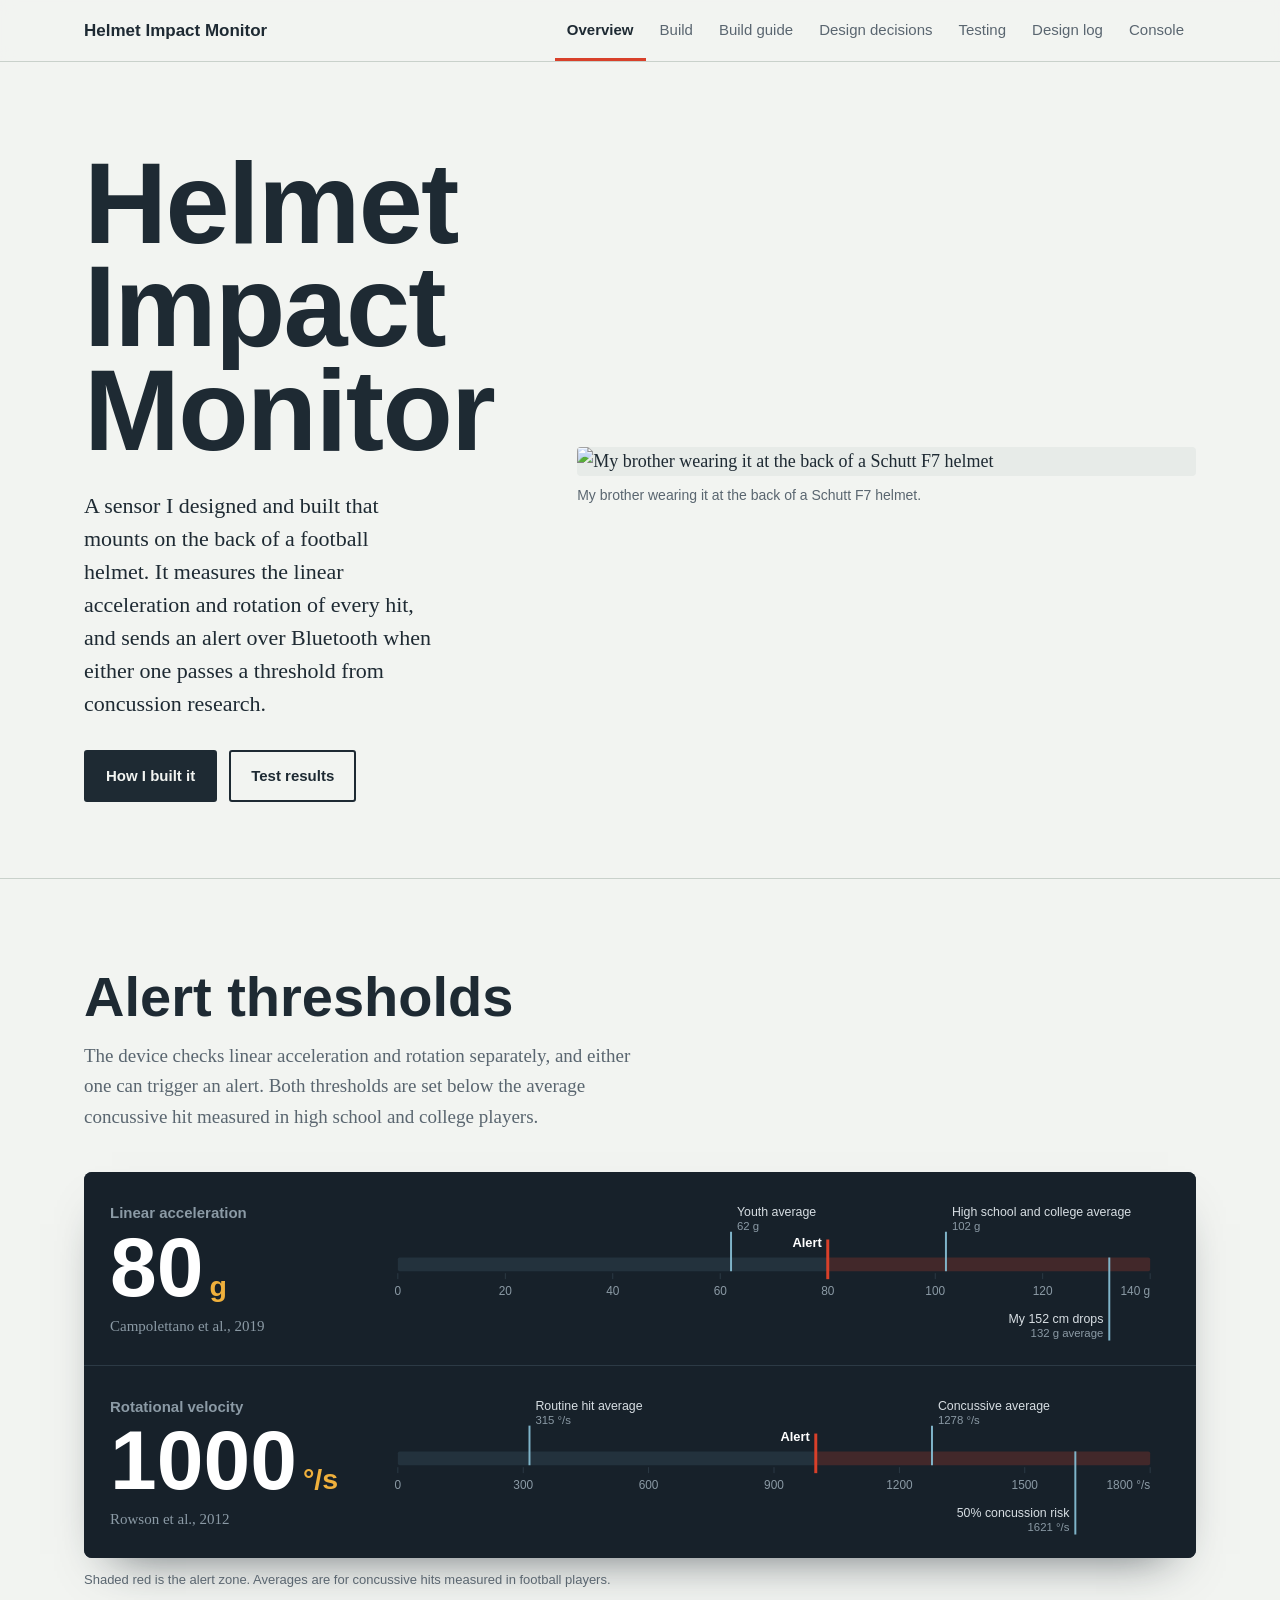
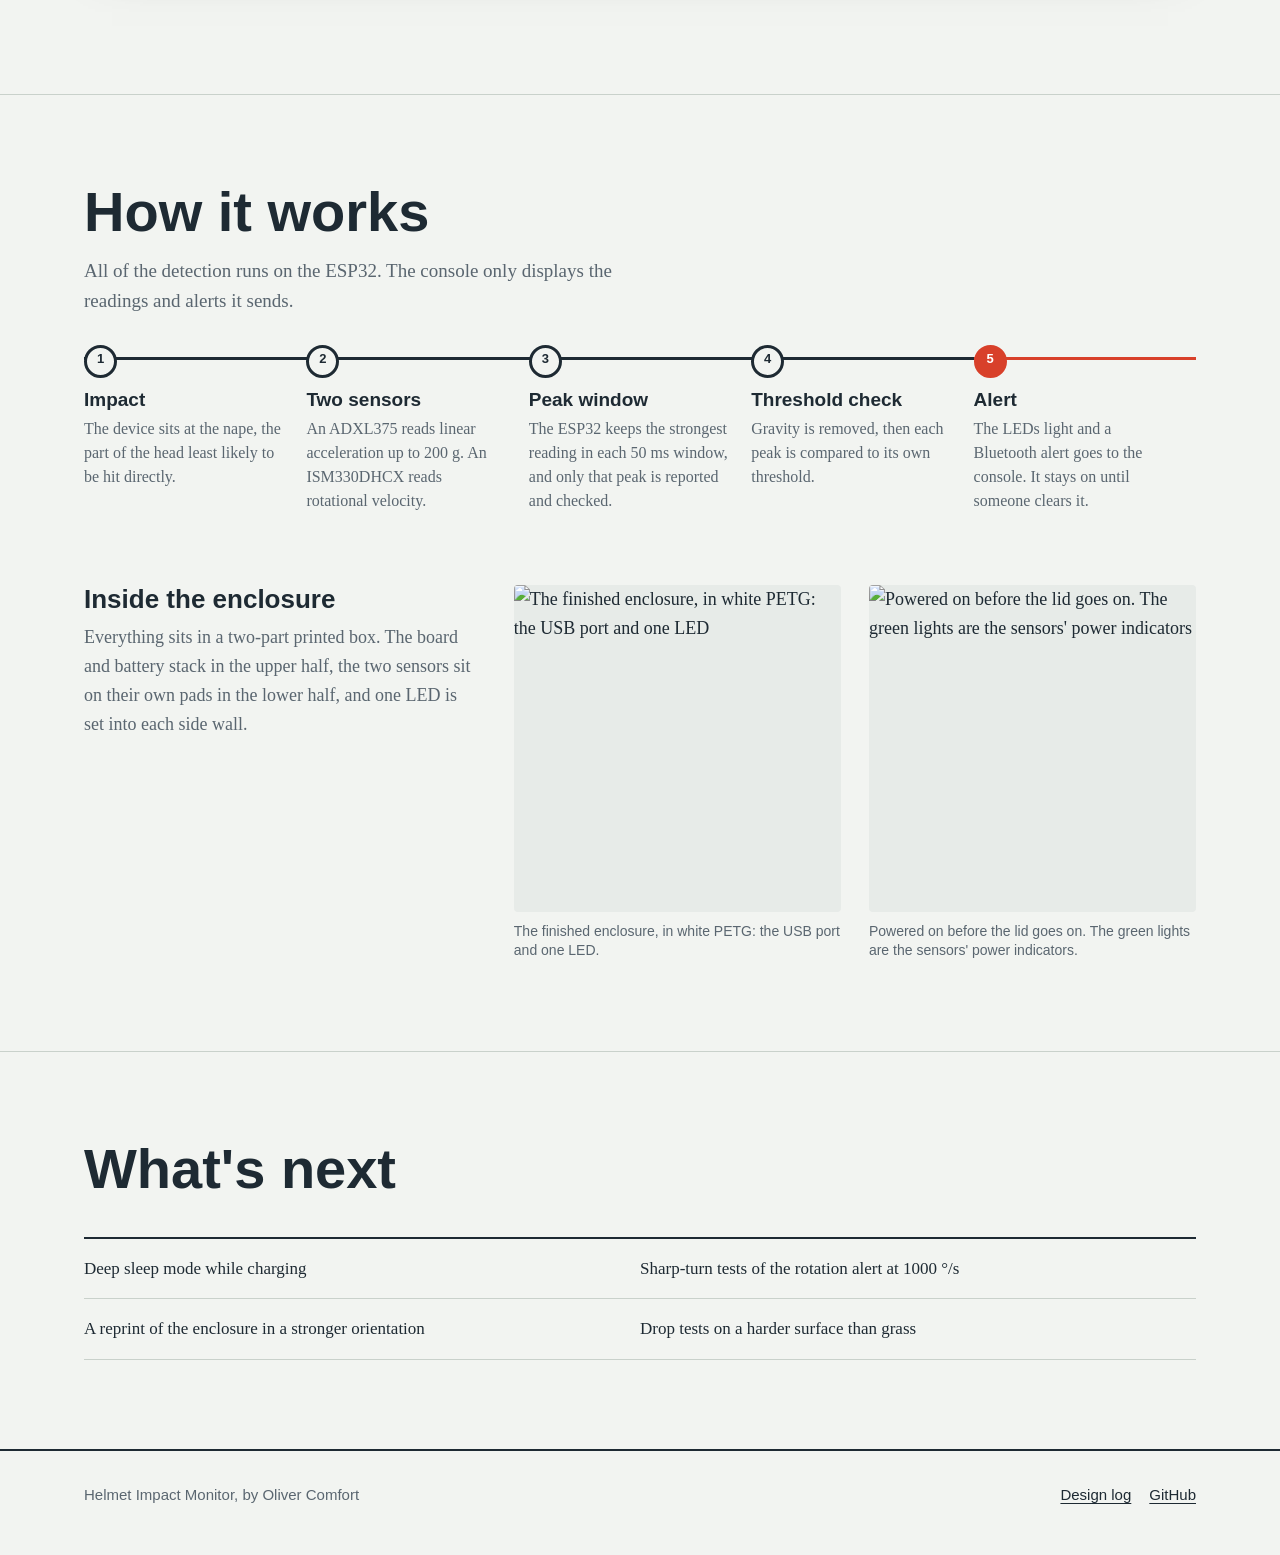
==== index.html @ db262fe0 "Added files for the website AI (specifically Claude) was used to help with the development of this w" ====
<!doctype html>
<html lang="en">
<head>
<meta charset="utf-8">
<meta name="viewport" content="width=device-width, initial-scale=1">
<title>Helmet Impact Monitor | Oliver Comfort</title>
<meta name="description" content="A helmet-mounted impact sensor that measures linear acceleration and rotation and alerts over Bluetooth when a hit passes a concussion-research threshold. Designed and built by Oliver Comfort.">
<link rel="preload" href="fonts/archivo-latin-wdth-normal.woff2" as="font" type="font/woff2" crossorigin>
<link rel="stylesheet" href="style.css">
</head>
<body>
<header class="site-header">
  <div class="wrap">
    <a class="brand" href="#overview">Helmet Impact Monitor</a>
    <nav class="tabs" aria-label="Sections">
      <a href="#overview">Overview</a>
      <a href="#build">Build</a>
      <a href="#guide">Build guide</a>
      <a href="#decisions">Design decisions</a>
      <a href="#testing">Testing</a>
      <a href="#log">Design log</a>
      <a href="#console">Console</a>
    </nav>
  </div>
</header>
<main>
<div class="tab-panel" id="overview">
<section class="hero">
  <div class="wrap hero-grid">
    <div>
      <h1>Helmet Impact<br>Monitor</h1>
      <p class="lede">A sensor I designed and built that mounts on the back of a football helmet. It measures the linear acceleration and rotation of every hit, and sends an alert over Bluetooth when either one passes a threshold from concussion research.</p>
      <div class="actions">
        <a class="btn" href="#build">How I built it</a>
        <a class="btn ghost" href="#testing">Test results</a>
      </div>
    </div>
    <div class="hero-media"><figure class="photo gif">
  <img src="images/helmet-worn.gif" alt="My brother wearing it at the back of a Schutt F7 helmet">
  <figcaption>My brother wearing it at the back of a Schutt F7 helmet.</figcaption>
</figure></div>
  </div>
</section>
<section class="section">
  <div class="wrap">
    <div class="section-head">
      <h2>Alert thresholds</h2>
      <p>The device checks linear acceleration and rotation separately, and either one can trigger an alert. Both thresholds are set below the average concussive hit measured in high school and college players.</p>
    </div>
    <div class="scales">
      <div class="scale">
        <div>
          <h3>Linear acceleration</h3>
          <div class="value">80<small>g</small></div>
          <p>Campolettano et al., 2019</p>
        </div>
        <div class="scale-graphic"><svg viewBox="0 0 800 152" role="img" aria-label="Scale from 0 to 140 g: youth concussive average 62 g, alert at 80 g, high school and college concussive average 102 g, my 5 foot drop 136.6 g.">
<rect class="band-safe" x="20" y="62" width="434.3" height="14" rx="2"/>
<rect class="band-alert" x="454.3" y="62" width="325.7" height="14" rx="2"/>
<line class="tick" x1="20.0" y1="78" x2="20.0" y2="84"/>
<text class="tick-label" x="20.0" y="100" text-anchor="middle">0</text>
<line class="tick" x1="128.6" y1="78" x2="128.6" y2="84"/>
<text class="tick-label" x="128.6" y="100" text-anchor="middle">20</text>
<line class="tick" x1="237.1" y1="78" x2="237.1" y2="84"/>
<text class="tick-label" x="237.1" y="100" text-anchor="middle">40</text>
<line class="tick" x1="345.7" y1="78" x2="345.7" y2="84"/>
<text class="tick-label" x="345.7" y="100" text-anchor="middle">60</text>
<line class="tick" x1="454.3" y1="78" x2="454.3" y2="84"/>
<text class="tick-label" x="454.3" y="100" text-anchor="middle">80</text>
<line class="tick" x1="562.9" y1="78" x2="562.9" y2="84"/>
<text class="tick-label" x="562.9" y="100" text-anchor="middle">100</text>
<line class="tick" x1="671.4" y1="78" x2="671.4" y2="84"/>
<text class="tick-label" x="671.4" y="100" text-anchor="middle">120</text>
<line class="tick" x1="780.0" y1="78" x2="780.0" y2="84"/>
<text class="tick-label" x="780.0" y="100" text-anchor="end">140 g</text>
<line class="marker" x1="356.6" y1="36" x2="356.6" y2="76"/>
<text class="marker-label" x="362.6" y="20" text-anchor="start">Youth average</text>
<text class="marker-sub" x="362.6" y="34" text-anchor="start">62 g</text>
<line class="marker" x1="573.7" y1="36" x2="573.7" y2="76"/>
<text class="marker-label" x="579.7" y="20" text-anchor="start">High school and college average</text>
<text class="marker-sub" x="579.7" y="34" text-anchor="start">102 g</text>
<line class="marker" x1="738.7" y1="62" x2="738.7" y2="146"/>
<text class="marker-label" x="732.7" y="128" text-anchor="end">My 152 cm drops</text>
<text class="marker-sub" x="732.7" y="142" text-anchor="end">132 g average</text>
<line class="thresh" x1="454.3" y1="44" x2="454.3" y2="84"/>
<text class="thresh-label" x="448.3" y="52" text-anchor="end">Alert</text>
</svg></div>
      </div>
      <div class="scale">
        <div>
          <h3>Rotational velocity</h3>
          <div class="value">1000<small>°/s</small></div>
          <p>Rowson et al., 2012</p>
        </div>
        <div class="scale-graphic"><svg viewBox="0 0 800 152" role="img" aria-label="Scale from 0 to 1800 degrees per second: routine hit average 315, alert at 1000, concussive average 1278, 50 percent concussion risk 1621.">
<rect class="band-safe" x="20" y="62" width="422.2" height="14" rx="2"/>
<rect class="band-alert" x="442.2" y="62" width="337.8" height="14" rx="2"/>
<line class="tick" x1="20.0" y1="78" x2="20.0" y2="84"/>
<text class="tick-label" x="20.0" y="100" text-anchor="middle">0</text>
<line class="tick" x1="146.7" y1="78" x2="146.7" y2="84"/>
<text class="tick-label" x="146.7" y="100" text-anchor="middle">300</text>
<line class="tick" x1="273.3" y1="78" x2="273.3" y2="84"/>
<text class="tick-label" x="273.3" y="100" text-anchor="middle">600</text>
<line class="tick" x1="400.0" y1="78" x2="400.0" y2="84"/>
<text class="tick-label" x="400.0" y="100" text-anchor="middle">900</text>
<line class="tick" x1="526.7" y1="78" x2="526.7" y2="84"/>
<text class="tick-label" x="526.7" y="100" text-anchor="middle">1200</text>
<line class="tick" x1="653.3" y1="78" x2="653.3" y2="84"/>
<text class="tick-label" x="653.3" y="100" text-anchor="middle">1500</text>
<line class="tick" x1="780.0" y1="78" x2="780.0" y2="84"/>
<text class="tick-label" x="780.0" y="100" text-anchor="end">1800 °/s</text>
<line class="marker" x1="153.0" y1="36" x2="153.0" y2="76"/>
<text class="marker-label" x="159.0" y="20" text-anchor="start">Routine hit average</text>
<text class="marker-sub" x="159.0" y="34" text-anchor="start">315 °/s</text>
<line class="marker" x1="559.6" y1="36" x2="559.6" y2="76"/>
<text class="marker-label" x="565.6" y="20" text-anchor="start">Concussive average</text>
<text class="marker-sub" x="565.6" y="34" text-anchor="start">1278 °/s</text>
<line class="marker" x1="704.4" y1="62" x2="704.4" y2="146"/>
<text class="marker-label" x="698.4" y="128" text-anchor="end">50% concussion risk</text>
<text class="marker-sub" x="698.4" y="142" text-anchor="end">1621 °/s</text>
<line class="thresh" x1="442.2" y1="44" x2="442.2" y2="84"/>
<text class="thresh-label" x="436.2" y="52" text-anchor="end">Alert</text>
</svg></div>
      </div>
    </div>
    <p class="scale-foot">Shaded red is the alert zone. Averages are for concussive hits measured in football players.</p>


  </div>
</section>
<section class="section">
  <div class="wrap">
    <div class="section-head">
      <h2>How it works</h2>
      <p>All of the detection runs on the ESP32. The console only displays the readings and alerts it sends.</p>
    </div>
    <ol class="pipeline">
      <li><h3>Impact</h3><p>The device sits at the nape, the part of the head least likely to be hit directly.</p></li>
      <li><h3>Two sensors</h3><p>An ADXL375 reads linear acceleration up to 200 g. An ISM330DHCX reads rotational velocity.</p></li>
      <li><h3>Peak window</h3><p>The ESP32 keeps the strongest reading in each 50 ms window, and only that peak is reported and checked.</p></li>
      <li><h3>Threshold check</h3><p>Gravity is removed, then each peak is compared to its own threshold.</p></li>
      <li><h3>Alert</h3><p>The LEDs light and a Bluetooth alert goes to the console. It stays on until someone clears it.</p></li>
    </ol>

    <div class="inside">
      <div>
        <h3>Inside the enclosure</h3>
        <p>Everything sits in a two-part printed box. The board and battery stack in the upper half, the two sensors sit on their own pads in the lower half, and one LED is set into each side wall.</p>
      </div>
      <div class="pair">
<figure class="photo">
  <img src="images/enclosure-usb-side.jpg" alt="The finished enclosure, in white PETG: the USB port and one LED" loading="lazy">
  <figcaption>The finished enclosure, in white PETG: the USB port and one LED.</figcaption>
</figure>
<figure class="photo">
  <img src="images/enclosure-inside-lit.jpg" alt="Powered on before the lid goes on. The green lights are the sensors' power indicators" loading="lazy">
  <figcaption>Powered on before the lid goes on. The green lights are the sensors' power indicators.</figcaption>
</figure>
      </div>
    </div>
  </div>
</section>
<section class="section">
  <div class="wrap">
    <div class="section-head">
      <h2>What's next</h2>
    </div>
    <ul class="next-list">
      <li>Deep sleep mode while charging</li>
      <li>Sharp-turn tests of the rotation alert at 1000 °/s</li>
      <li>A reprint of the enclosure in a stronger orientation</li>
      <li>Drop tests on a harder surface than grass</li>
    </ul>
  </div>
</section>
</div>

<div class="tab-panel" id="build" hidden>
<div class="wrap">
  <div class="tab-hero">
    <h1>Build</h1>
    <p>Photos from the first breadboard to the finished device. The step-by-step instructions for making one are in the <a href="#guide">Build guide</a>.</p>
  </div>

  <section class="build-step">
    <div class="build-head">
      <span class="step-num">1</span>
      <div>
        <h2>Prototyping and learning to solder</h2>
        <p>Phase 1 ran on one MPU-6050 wired to the laptop. Phase 2 moved to the two high-range sensors and then to battery power. When the Phase 2 sensors wouldn't connect through loose header pins, I learned to solder so I could wire them directly.</p>
      </div>
    </div>
    <div class="gallery">
      <figure class="photo">
  <img src="images/phase1-breadboard.jpg" alt="Phase 1: an MPU-6050 and an LED on a breadboard, powered over USB" loading="lazy">
  <figcaption>Phase 1: an MPU-6050 and an LED on a breadboard, powered over USB.</figcaption>
</figure>
      <figure class="photo">
  <img src="images/phase1-on-battery.jpg" alt="Phase 1 on battery. The LiPo plugs straight into the board, which also charges it" loading="lazy">
  <figcaption>Phase 1 on battery. The LiPo plugs straight into the board, which also charges it.</figcaption>
</figure>
      <figure class="photo">
  <img src="images/phase2-breadboard.jpg" alt="Phase 2: the ADXL375 (purple) and ISM330DHCX (black) on their own breadboard" loading="lazy">
  <figcaption>Phase 2: the ADXL375 (purple) and ISM330DHCX (black) on their own breadboard.</figcaption>
</figure>
      <figure class="photo">
  <img src="images/phase2-breadboard-usb.jpg" alt="Phase 2 running over USB" loading="lazy">
  <figcaption>Phase 2 running over USB.</figcaption>
</figure>
      <figure class="photo">
  <img src="images/phase2-breadboard-battery.jpg" alt="Phase 2 running on battery" loading="lazy">
  <figcaption>Phase 2 running on battery.</figcaption>
</figure>
      <figure class="photo">
  <img src="images/soldering-practice-weevil.jpg" alt="My first soldering practice, on a SparkFun WeevilEye kit" loading="lazy">
  <figcaption>My first soldering practice, on a SparkFun WeevilEye kit.</figcaption>
</figure>
      <figure class="photo">
  <img src="images/joint-twisted-early.jpg" alt="An early practice joint: wire ends twisted together before soldering" loading="lazy">
  <figcaption>An early practice joint: wire ends twisted together before soldering.</figcaption>
</figure>
      <figure class="photo">
  <img src="images/joint-mid-wire-splice.jpg" alt="Practicing the mid-wire splice I ended up using: one wire's end soldered onto another's stripped middle" loading="lazy">
  <figcaption>Practicing the mid-wire splice I ended up using: one wire's end soldered onto another's stripped middle.</figcaption>
</figure>
    </div>
  </section>

  <section class="build-step">
    <div class="build-head">
      <span class="step-num">2</span>
      <div>
        <h2>Printing the enclosure</h2>
        <p>Every part was designed in Onshape and printed in white PETG on a Bambu Lab P2S with a 0.4 mm nozzle. The two enclosures in this section are prototypes; the final version is in the Build guide.</p>
      </div>
    </div>
    <div class="gallery">
      <figure class="photo">
  <img src="images/printing-base-and-pads.jpg" alt="Printing parts during the stretch when prints kept breaking, before I fixed the supports and first layer" loading="lazy">
  <figcaption>Printing parts during the stretch when prints kept breaking, before I fixed the supports and first layer.</figcaption>
</figure>
      <figure class="photo">
  <img src="images/enclosure-first-version.jpg" alt="Prototype enclosure: an early bottom with a tall dividing wall and a test screw" loading="lazy">
  <figcaption>Prototype enclosure: an early bottom with a tall dividing wall and a test screw.</figcaption>
</figure>
      <figure class="photo">
  <img src="images/battery-in-enclosure.jpg" alt="Prototype enclosure: the battery held by its guardrails, with the sensor pads below" loading="lazy">
  <figcaption>Prototype enclosure: the battery held by its guardrails, with the sensor pads below.</figcaption>
</figure>
      <figure class="photo">
  <img src="images/screws-and-failures.jpg" alt="Four working printed screws, and the failed prints it took to get there" loading="lazy">
  <figcaption>Four working printed screws, and the failed prints it took to get there.</figcaption>
</figure>
    </div>
  </section>

  <section class="build-step">
    <div class="build-head">
      <span class="step-num">3</span>
      <div>
        <h2>Wiring the sensors</h2>
        <p>Both sensors share the same data, clock, power and ground wires, so I planned the wiring on paper first, then soldered wires straight to the sensors' pads.</p>
      </div>
    </div>
    <div class="gallery">
      <figure class="photo">
  <img src="images/wiring-plan-sketch.jpg" alt="My wiring plan, color-coded for pin 21, SCL, SDA, 3V and ground" loading="lazy">
  <figcaption>My wiring plan, color-coded for pin 21, SCL, SDA, 3V and ground.</figcaption>
</figure>
      <figure class="photo">
  <img src="images/sensors-ground-power-splices.jpg" alt="Ground and power spliced between the two sensors" loading="lazy">
  <figcaption>Ground and power spliced between the two sensors.</figcaption>
</figure>
      <figure class="photo">
  <img src="images/sensors-harness-wired.jpg" alt="The sensors partway through wiring" loading="lazy">
  <figcaption>The sensors partway through wiring.</figcaption>
</figure>
      <figure class="photo">
  <img src="images/sensors-harness-early.jpg" alt="Both sensors wired, with the shared lines joined" loading="lazy">
  <figcaption>Both sensors wired, with the shared lines joined.</figcaption>
</figure>
      <figure class="photo">
  <img src="images/sensors-undersides.jpg" alt="The undersides: wires soldered straight to the pads, no headers" loading="lazy">
  <figcaption>The undersides: wires soldered straight to the pads, no headers.</figcaption>
</figure>
    </div>
  </section>
</div>
</div>

<div class="tab-panel" id="guide" hidden>
<div class="wrap">
  <div class="tab-hero">
    <h1>Build guide</h1>
    <p>How to make one. The code and print files will be on GitHub.</p>
    <div class="cad-link"><a class="btn ghost" href="https://cad.onshape.com/documents/ed99d0b06df9e477665971e0/w/3d3a22881dab07a6218cb837/e/45c9494ef317be60c1e28623" target="_blank" rel="noopener">View the CAD in Onshape</a></div>
  </div>

  <section class="materials" aria-labelledby="mat-h">
    <h2 id="mat-h">Materials</h2>
    <div class="mat-grid">
      <div>
        <h3>Electronics</h3>
        <ul>
          <li>Adafruit HUZZAH32 (ESP32 Feather)</li>
          <li>Adafruit ADXL375 accelerometer, ±200 g</li>
          <li>Adafruit ISM330DHCX gyroscope</li>
          <li>3.7 V 1200 mAh LiPo battery with JST plug</li>
          <li>2 red LEDs with built-in resistors</li>
          <li>22 AWG stranded hookup wire</li>
          <li>Heat-shrink tubing</li>
          <li>Micro-USB cable</li>
        </ul>
      </div>
      <div>
        <h3>Printed parts</h3>
        <ul>
          <li>Enclosure bottom</li>
          <li>Enclosure top</li>
          <li>4 screws</li>
          <li>Stack shield</li>
          <li>Curved helmet base</li>
          <li>Locking pin</li>
        </ul>
        <h3>Print materials</h3>
        <ul>
          <li>White PETG for every part</li>
          <li>PLA for the support layers that touch the parts</li>
        </ul>
      </div>
      <div>
        <h3>Assembly</h3>
        <ul>
          <li>3M VHB double-sided tape</li>
          <li>Isopropyl alcohol</li>
          <li>A football helmet (mine is a Schutt F7; the base's curve is measured from it)</li>
        </ul>
        <h3>Software</h3>
        <ul>
          <li>Arduino IDE with the ESP32 board package and CP210x USB driver</li>
          <li>Libraries: Adafruit ADXL375, Adafruit LSM6DS, Adafruit Unified Sensor, NimBLE-Arduino</li>
          <li>Onshape and Bambu Studio</li>
          <li>Chrome on a computer or Android phone for the console</li>
        </ul>
      </div>
      <div>
        <h3>Tools</h3>
        <ul>
          <li>Bambu Lab P2S with AMS, 0.4 mm nozzle</li>
          <li>YIHUA 939D+ soldering station</li>
          <li>Lead-free rosin-core solder</li>
          <li>Flux pen, solder wick and solder vacuum</li>
          <li>Silicone work mat</li>
          <li>Heat gun</li>
          <li>Craft knife</li>
          <li>Multimeter</li>
          <li>Digital calipers</li>
          <li>Pliers</li>
          <li>Straight edge and ruler, for measuring the helmet's curve</li>
        </ul>
      </div>
    </div>
  </section>

  <section class="build-step">
    <div class="build-head">
      <span class="step-num">1</span>
      <div>
        <h2>Print the parts</h2>
        <ul class="howto">
          <li>Print everything in white PETG with the 0.4 mm nozzle and 4 to 6 wall loops.</li>
          <li>Set the support layers that touch each part to PLA so they don't fuse to the PETG, and orient parts so the faces that have to fit need no supports.</li>
          <li>Print the screws head-first at 0.1 mm layers, with a slow 0.25 mm first layer, a brim and slower cooling so they don't get knocked over.</li>
        </ul>
      </div>
    </div>
    <div class="gallery">
      <figure class="photo cad">
  <img src="images/cad-enclosure-bottom.png" alt="CAD view: Enclosure bottom" loading="lazy">
  <figcaption>CAD: Enclosure bottom</figcaption>
</figure>
      <figure class="photo cad">
  <img src="images/cad-enclosure-top.png" alt="CAD view: Enclosure top" loading="lazy">
  <figcaption>CAD: Enclosure top</figcaption>
</figure>
      <figure class="photo cad">
  <img src="images/cad-screw.png" alt="CAD view: Screw" loading="lazy">
  <figcaption>CAD: Screw</figcaption>
</figure>
      <figure class="photo cad">
  <img src="images/cad-stack-shield.png" alt="CAD view: Stack shield" loading="lazy">
  <figcaption>CAD: Stack shield</figcaption>
</figure>
      <figure class="photo cad">
  <img src="images/cad-base.png" alt="CAD view: Curved base" loading="lazy">
  <figcaption>CAD: Curved base</figcaption>
</figure>
      <figure class="photo cad">
  <img src="images/cad-pin.png" alt="CAD view: Locking pin" loading="lazy">
  <figcaption>CAD: Locking pin</figcaption>
</figure>
    </div>
  </section>

  <section class="build-step">
    <div class="build-head">
      <span class="step-num">2</span>
      <div>
        <h2>Solder the harness</h2>
        <ul class="howto">
          <li>Solder everything as one harness before anything goes in the box.</li>
          <li>Both sensors share four lines: SDA to pin 23, SCL to pin 22, 3V and ground. Each LED gets its own pin.</li>
          <li>For each shared line, strip the middle of one wire with a craft knife and solder the second wire's end onto it. It makes a slimmer, shorter joint than twisting ends together.</li>
          <li>Ground needs four wires into one pin: one splice like the others, plus a joint between the stripped middles of two wires.</li>
          <li>Lay each LED leg parallel to its wire and solder it, with heat shrink on one leg so the legs can't short.</li>
          <li>Heat-shrink every joint, and check each one with the multimeter.</li>
        </ul>
      </div>
    </div>
    <div class="gallery">
      <figure class="photo">
  <img src="images/harness-complete.jpg" alt="The finished harness: board, both sensors and both LEDs" loading="lazy">
  <figcaption>The finished harness: board, both sensors and both LEDs.</figcaption>
</figure>
    </div>
  </section>

  <section class="build-step">
    <div class="build-head">
      <span class="step-num">3</span>
      <div>
        <h2>Build the battery stack</h2>
        <ul class="howto">
          <li>Put VHB tape on the battery.</li>
          <li>Press the stack shield onto it. The shield keeps the board's soldered pins off the battery's foil, and its raised section meets the board's flat underside so the tape can grip.</li>
          <li>Tape the top of the shield and press the board onto it.</li>
        </ul>
      </div>
    </div>
    <div class="gallery">
      <figure class="photo">
  <img src="images/battery-vhb.jpg" alt="VHB tape on the battery" loading="lazy">
  <figcaption>VHB tape on the battery.</figcaption>
</figure>
      <figure class="photo">
  <img src="images/shield-raised-section.jpg" alt="The shield on the battery, raised section up" loading="lazy">
  <figcaption>The shield on the battery, raised section up.</figcaption>
</figure>
      <figure class="photo">
  <img src="images/shield-raised-section-2.jpg" alt="The raised section from the side" loading="lazy">
  <figcaption>The raised section from the side.</figcaption>
</figure>
      <figure class="photo">
  <img src="images/shield-with-vhb.jpg" alt="Tape on the raised section, ready for the board" loading="lazy">
  <figcaption>Tape on the raised section, ready for the board.</figcaption>
</figure>
      <figure class="photo">
  <img src="images/harness-on-shield-desk.jpg" alt="The board pressed onto the stack" loading="lazy">
  <figcaption>The board pressed onto the stack.</figcaption>
</figure>
      <figure class="photo">
  <img src="images/harness-on-shield-striped.jpg" alt="The whole harness with the stack finished" loading="lazy">
  <figcaption>The whole harness with the stack finished.</figcaption>
</figure>
    </div>
  </section>

  <section class="build-step">
    <div class="build-head">
      <span class="step-num">4</span>
      <div>
        <h2>Tape the sensors and battery</h2>
        <ul class="howto">
          <li>Put VHB on the underside of each sensor and on the bottom of the battery.</li>
        </ul>
      </div>
    </div>
    <div class="gallery">
      <figure class="photo">
  <img src="images/stack-and-sensors-vhb.jpg" alt="Tape on the sensors and the bottom of the battery" loading="lazy">
  <figcaption>Tape on the sensors and the bottom of the battery.</figcaption>
</figure>
    </div>
  </section>

  <section class="build-step">
    <div class="build-head">
      <span class="step-num">5</span>
      <div>
        <h2>Place everything in the enclosure</h2>
        <ul class="howto">
          <li>Plug the battery into the board's JST port before final placement. Once the stack is taped in, the connector is hard to reach.</li>
          <li>Push the LEDs into their side-wall holes first, since their wires bend most easily. The holes hold them without glue.</li>
          <li>Set the stack between the battery guardrails with the USB port lined up with its hole.</li>
          <li>Press each sensor onto its pad so the alignment pins go through its mounting holes.</li>
        </ul>
      </div>
    </div>
    <div class="gallery">
      <figure class="photo">
  <img src="images/enclosure-inside.jpg" alt="Everything in place before the lid" loading="lazy">
  <figcaption>Everything in place before the lid.</figcaption>
</figure>
    </div>
  </section>

  <section class="build-step">
    <div class="build-head">
      <span class="step-num">6</span>
      <div>
        <h2>Close the lid</h2>
        <ul class="howto">
          <li>Line up the lid's two grooves with the bottom, then thread in the four printed screws.</li>
          <li>Finish tightening with pliers.</li>
        </ul>
      </div>
    </div>
    <div class="gallery">
      <figure class="photo">
  <img src="images/enclosure-lid.jpg" alt="The lid and its four screws" loading="lazy">
  <figcaption>The lid and its four screws.</figcaption>
</figure>
      <figure class="photo">
  <img src="images/enclosure-led-corner.jpg" alt="The closed enclosure, with an LED in the side wall" loading="lazy">
  <figcaption>The closed enclosure, with an LED in the side wall.</figcaption>
</figure>
      <figure class="photo">
  <img src="images/enclosure-led-side.jpg" alt="The LED on the opposite side" loading="lazy">
  <figcaption>The LED on the opposite side.</figcaption>
</figure>
      <figure class="photo">
  <img src="images/enclosure-side-plain.jpg" alt="The closed enclosure" loading="lazy">
  <figcaption>The closed enclosure.</figcaption>
</figure>
    </div>
  </section>

  <section class="build-step">
    <div class="build-head">
      <span class="step-num">7</span>
      <div>
        <h2>Bond the base to the helmet</h2>
        <ul class="howto">
          <li>Clean the nape of the helmet with isopropyl alcohol.</li>
          <li>Cover the base's curved underside with VHB and press it on. It can be removed later with isopropyl alcohol, so the helmet doesn't need to be drilled.</li>
          <li>To fit a different helmet, measure the shell's curve in two directions with a straight edge and update the base's saddle surface.</li>
        </ul>
      </div>
    </div>
    <div class="gallery">
      <figure class="photo">
  <img src="images/base-underside-vhb.jpg" alt="VHB on the base's curved underside" loading="lazy">
  <figcaption>VHB on the base's curved underside.</figcaption>
</figure>
      <figure class="photo">
  <img src="images/base-on-helmet.jpg" alt="The base bonded at the nape" loading="lazy">
  <figcaption>The base bonded at the nape.</figcaption>
</figure>
    </div>
  </section>

  <section class="build-step">
    <div class="build-head">
      <span class="step-num">8</span>
      <div>
        <h2>Slide on the device and pin it</h2>
        <ul class="howto">
          <li>Slide the enclosure's dovetail onto the base.</li>
          <li>Push the straight pin into its hole. Friction holds the pin, and the dovetail keeps the enclosure from moving any other way.</li>
        </ul>
      </div>
    </div>
    <div class="gallery">
      <figure class="photo">
  <img src="images/device-mounted.jpg" alt="Slid onto the base and pinned on the helmet" loading="lazy">
  <figcaption>Slid onto the base and pinned on the helmet.</figcaption>
</figure>
    </div>
  </section>

  <section class="build-step">
    <div class="build-head">
      <span class="step-num">9</span>
      <div>
        <h2>Load the firmware and connect</h2>
        <ul class="howto">
          <li>Install the libraries above, select the HUZZAH32 in Arduino IDE and upload the sketch over USB.</li>
          <li>Keep the device still when it powers on. It calibrates both sensors in the first 2 seconds.</li>
          <li>Open the console in Chrome or Edge, press Connect and choose the device, then press Start.</li>
        </ul>
      </div>
    </div>
  </section>
</div>
</div>

<div class="tab-panel" id="decisions" hidden>
<section class="section first">
  <div class="wrap">
    <div class="section-head">
      <h2>Design decisions</h2>
      <p>Ten entries from the design log. Crossed-out options are ones I tried or considered and ruled out.</p>
    </div>

    <div class="ledger">

      <article class="entry">
        <div>
          <div class="when">June 2026</div>
          <h3>Adding a gyroscope</h3>
          <p class="problem">My first plan only measured linear acceleration, but most concussive brain injury comes from rotation.</p>
        </div>
        <div>
          <p class="trail-label">What I went through</p>
          <ul class="trail">
            <li class="out">Linear only</li>
            <li class="out">Prototype gyro, ±2000 °/s</li>
            <li class="chosen">Second sensor: ISM330DHCX</li>
          </ul>
          <p class="why">The high-g sensor I'd bought had no gyroscope, so I added a second one on the same two data wires. I trigger on rotational velocity because it has published injury thresholds. Rotational acceleration would have to be calculated from it, which adds noise.</p>
        </div>
      </article>

      <article class="entry">
        <div>
          <div class="when">June 2026</div>
          <h3>Choosing the accelerometer</h3>
          <p class="problem">I compared the ±400 g H3LIS331 with the ±200 g ADXL375.</p>
        </div>
        <div>
          <ul class="trail">
            <li class="out">H3LIS331, ±400 g</li>
            <li class="chosen">ADXL375, ±200 g</li>
          </ul>
          <p class="why">Big football hits run 50 to 100 g and extreme outliers 150 to 180 g, so 200 g is enough. A 400 g range spreads the same resolution over twice the range, so readings are coarser. The ADXL375 can also sample up to 3200 times per second, compared with 1000.</p>
        </div>
      </article>

      <article class="entry">
        <div>
          <div class="when">August 2026</div>
          <h3>False readings from rotation</h3>
          <p class="problem">Turning the board in the air, with no impact at all, produced a false linear spike.</p>
          <div class="mini" aria-label="A 282 degrees per second turn produced a false 124.7 meters per second squared reading">
            <div><b>282 °/s</b><span>a gentle turn</span></div>
            <div><b class="bad">124.7 m/s²</b><span>false reading</span></div>
          </div>
        </div>
        <div>
          <ul class="trail">
            <li class="out">Gravity removed axis by axis</li>
            <li class="chosen">Total compared to 9.81 m/s²</li>
          </ul>
          <p class="why">My code tracked gravity on each axis with a slow-moving estimate. When the sensor rotated, gravity swung across the axes faster than the estimate followed. Gravity's total size never changes with orientation, so comparing the total fixed it.</p>
        </div>
      </article>

      <article class="entry">
        <div>
          <div class="when">June 2026</div>
          <h3>Turning the device off</h3>
          <p class="problem">The device needs a way to turn off, but the battery charges through the board.</p>
        </div>
        <div>
          <ul class="trail">
            <li class="out">Push button</li>
            <li class="out">Slide switch</li>
            <li class="chosen">Deep sleep while charging</li>
          </ul>
          <p class="why">A button needs code to run, so it could turn the device off but never back on. Any switch between battery and board would also cut charging. The board's charger runs independently of the processor, so the battery will still charge while the ESP32 sleeps. Deep sleep is the next thing I'm adding; until then the board runs whenever the battery is connected.</p>
        </div>
      </article>

      <article class="entry">
        <div>
          <div class="when">September 2026</div>
          <h3>Mounting the sensors</h3>
          <p class="problem">I first planned to set the parts in foam, but I was worried about static and heat building up inside the box.</p>
        </div>
        <div>
          <ul class="trail">
            <li class="out">Foam</li>
            <li class="out">Tiny printed screws</li>
            <li class="out">Epoxy</li>
            <li class="chosen">Alignment pins + VHB tape</li>
          </ul>
          <p class="why">The screws were finer than a 0.4 mm nozzle can print. Instead, pins on each pad pass through the sensor's mounting holes, relief cuts make room for its soldered pins, and VHB tape gives full contact. Since the pins hold the sensors in place, I didn't need epoxy.</p>
        </div>
      </article>

      <article class="entry">
        <div>
          <div class="when">September 2026</div>
          <h3>Attaching to the helmet</h3>
          <p class="problem">The mount has to be rigid for clean data and removable for charging, without blocking vents or drilling the shell.</p>
        </div>
        <div>
          <ul class="trail">
            <li class="out">Straps</li>
            <li class="out">Magnets</li>
            <li class="out">Velcro</li>
            <li class="out">Snap clip</li>
            <li class="out">Twist-lock pin</li>
            <li class="chosen">Dovetail + friction pin</li>
          </ul>
          <p class="why">Straps block vents, magnets risk the electronics, Velcro is too springy for clean data, and a clip wears out. My twist-lock pin couldn't print accurately. A straight pin held by friction worked. To fit the curved shell, I measured its curve in two directions, checked it with printed tracers, and swept one curve along the other.</p>
        </div>
      </article>

      <article class="entry">
        <div>
          <div class="when">September 2026</div>
          <h3>Printed screws</h3>
          <p class="problem">I wanted every part printable, including the screws. Onshape's thread tool only makes standard threads.</p>
        </div>
        <div>
          <ul class="trail">
            <li class="out">Built-in thread tool</li>
            <li class="out">1 mm pitch</li>
            <li class="out">Printed hex key</li>
            <li class="chosen">Custom 1.5 mm thread</li>
          </ul>
          <p class="why">I built threads with a helix and sweep, widened the pitch when fine threads bent, and chamfered screw and hole so they'd start. In PETG the nozzle kept knocking screws over until a thicker, slower first layer, Arachne walls, a brim and slower cooling fixed it. The printed hex key couldn't handle enough torque, so I switched to pliers.</p>
        </div>
      </article>

      <article class="entry has-chart">
        <div>
          <div class="when">September 2026</div>
          <h3>Enclosure color</h3>
          <p class="problem">Black PETG looks better, but I worried it would heat the battery in the sun.</p>
        </div>
        <div>
          <ul class="trail">
            <li class="out">Black PETG</li>
            <li class="chosen">White PETG</li>
          </ul>
          <p class="why">I left thin samples of each in direct sun, with the air at about 24 °C. After 10 minutes, black was about 33 °C above the air and white about 9 °C. I went with white.</p>
        </div>
        <figure class="chart"><svg viewBox="0 0 520 260" role="img" aria-label="Temperature above air in direct sun: black PETG rose 21 degrees by 5 minutes and 33 by 10; white rose 6 and 9." font-family="Archivo, Helvetica Neue, Arial, sans-serif"><line x1="46" y1="220.0" x2="410" y2="220.0" stroke="#e3e8e4"/><text x="38.0" y="224.0" font-size="12" fill="#5a6670" text-anchor="end" font-weight="400">+0</text><line x1="46" y1="171.0" x2="410" y2="171.0" stroke="#e3e8e4"/><text x="38.0" y="175.0" font-size="12" fill="#5a6670" text-anchor="end" font-weight="400">+10</text><line x1="46" y1="122.0" x2="410" y2="122.0" stroke="#e3e8e4"/><text x="38.0" y="126.0" font-size="12" fill="#5a6670" text-anchor="end" font-weight="400">+20</text><line x1="46" y1="73.0" x2="410" y2="73.0" stroke="#e3e8e4"/><text x="38.0" y="77.0" font-size="12" fill="#5a6670" text-anchor="end" font-weight="400">+30</text><line x1="46" y1="24.0" x2="410" y2="24.0" stroke="#e3e8e4"/><text x="38.0" y="28.0" font-size="12" fill="#5a6670" text-anchor="end" font-weight="400">+40</text><text x="46.0" y="240.0" font-size="12" fill="#5a6670" text-anchor="middle" font-weight="400">0 min</text><text x="228.0" y="240.0" font-size="12" fill="#5a6670" text-anchor="middle" font-weight="400">5 min</text><text x="410.0" y="240.0" font-size="12" fill="#5a6670" text-anchor="middle" font-weight="400">10 min</text><text x="38.0" y="18.0" font-size="11.5" fill="#5a6670" text-anchor="start" font-weight="400">°C above air</text><polyline points="46.0,220.0 228.0,117.1 410.0,58.3" fill="none" stroke="#c47f0e" stroke-width="2" stroke-linejoin="round"/><g class="mark"><circle cx="46.0" cy="220.0" r="4.5" fill="#c47f0e" stroke="#fbfcfa" stroke-width="1.5"/><title>Black PETG, 0 min: +0 °C</title></g><g class="mark"><circle cx="228.0" cy="117.1" r="4.5" fill="#c47f0e" stroke="#fbfcfa" stroke-width="1.5"/><title>Black PETG, 5 min: +21 °C</title></g><g class="mark"><circle cx="410.0" cy="58.3" r="4.5" fill="#c47f0e" stroke="#fbfcfa" stroke-width="1.5"/><title>Black PETG, 10 min: +33 °C</title></g><text x="420.0" y="62.3" font-size="12.5" fill="#1e2a33" text-anchor="start" font-weight="600">Black +33</text><polyline points="46.0,220.0 228.0,190.6 410.0,175.9" fill="none" stroke="#1f73a3" stroke-width="2" stroke-linejoin="round"/><g class="mark"><circle cx="46.0" cy="220.0" r="4.5" fill="#1f73a3" stroke="#fbfcfa" stroke-width="1.5"/><title>White PETG, 0 min: +0 °C</title></g><g class="mark"><circle cx="228.0" cy="190.6" r="4.5" fill="#1f73a3" stroke="#fbfcfa" stroke-width="1.5"/><title>White PETG, 5 min: +6 °C</title></g><g class="mark"><circle cx="410.0" cy="175.9" r="4.5" fill="#1f73a3" stroke="#fbfcfa" stroke-width="1.5"/><title>White PETG, 10 min: +9 °C</title></g><text x="420.0" y="179.9" font-size="12.5" fill="#1e2a33" text-anchor="start" font-weight="600">White +9</text></svg><figcaption>Temperature above the air, in direct sun.</figcaption></figure>
      </article>

      <article class="entry">
        <div>
          <div class="when">October 2026</div>
          <h3>Alert thresholds</h3>
          <p class="problem">I first looked at youth-league research, which pointed to 60 g, but the device is meant for high school players.</p>
        </div>
        <div>
          <ul class="trail">
            <li class="out">15 m/s² bench value</li>
            <li class="out">1500 °/s</li>
            <li class="out">60 g</li>
            <li class="chosen">80 g and 1000 °/s</li>
          </ul>
          <p class="why">1500 °/s was close to the 50% concussion risk level, which is too late for an alert. 60 g was based on younger players. High school players take many more hard hits, and an alert that fires every few plays teaches coaches to ignore it.</p>
        </div>
      </article>

      <article class="entry">
        <div>
          <div class="when">August 2026</div>
          <h3>Soldering shared wires</h3>
          <p class="problem">Both sensors share their data, power and ground wires, and four wires meet at one ground pin, inside a very small box.</p>
        </div>
        <div>
          <ul class="trail">
            <li class="out">Three ends twisted together</li>
            <li class="out">Five ends on one joint</li>
            <li class="chosen">Mid-wire splice</li>
          </ul>
          <p class="why">Twisted joints were too bulky to fit heat shrink well. Instead, I strip the middle of one wire with a knife and solder the second wire's end to it, which makes a smaller joint that can still bend. Every joint has heat shrink.</p>
        </div>
      </article>

    </div>
  </div>
</section>
</div>

<div class="tab-panel" id="testing" hidden>
<section class="section first">
  <div class="wrap">
    <div class="section-head">
      <h2>Sensor and alert tests</h2>
      <p>Tests 1, 2, 3 and 5 compare the sensors to something measured independently: gravity, a clock, a drop height or a marked angle. Test 4 checks that the alert fires when it should. All tests were run from October 19 to 29, and the graphs and tables include every drop and turn I recorded.</p>
    </div>

    <div class="results" role="list">
      <div class="result-cell" role="listitem"><b>19 / 19</b><span>accuracy drops matched the physics (impulse ratio 1.23 ± 0.11)</span></div>
      <div class="result-cell" role="listitem"><b>25 / 25</b><span>alert drops made the right call: 12 of 12 above 80 g alerted, 0 of 13 below</span></div>
      <div class="result-cell" role="listitem"><b>0.989</b><span>gyroscope scale factor over 20 measured turns (1.000 is perfect)</span></div>
      <div class="result-cell" role="listitem"><b>270 → 705</b><span>readings per second after I fixed a slow data bus</span></div>
    </div>

    <div class="gallery setups">
      <figure class="photo video">
  <video src="video/drop-test.mp4" poster="video/drop-test-poster.jpg" autoplay muted loop playsinline aria-label="A drop onto grass, at half speed"></video>
  <figcaption>A drop onto grass, at half speed.</figcaption>
</figure>
      <figure class="photo">
  <img src="images/drop-height-122cm.jpg" alt="Measuring the 122 cm (48 in) drop height" loading="lazy">
  <figcaption>Measuring the 122 cm (48 in) drop height.</figcaption>
</figure>
      <figure class="photo">
  <img src="images/drop-height-152cm.jpg" alt="Measuring the 152 cm (60 in) drop height" loading="lazy">
  <figcaption>Measuring the 152 cm (60 in) drop height.</figcaption>
</figure>
      <figure class="photo">
  <img src="images/rotation-angle-sheet.jpg" alt="The angle sheet for the rotation trials" loading="lazy">
  <figcaption>The angle sheet for the rotation trials.</figcaption>
</figure>
    </div>

    <div class="test-block">
      <div class="test-text">
        <h3>1. Gravity check</h3>
        <p>At rest, the accelerometer has to read 1 g, about 9.81 m/s², on whichever face points down. I checked all six faces, so every axis is tested in both directions.</p>
        <p class="verdict"><strong>Passed</strong> on all six faces.</p>
      </div>
    </div>

    <div class="test-block">
      <div class="test-text">
        <h3>2. Sample rate</h3>
        <p>A hard hit can rise and fall in a few milliseconds, so if the code reads too slowly the true peak can fall between readings. The main loop was only reaching 270 readings per second, below the accelerometer's 800, because the data bus ran at the ESP32's default 100 kHz. One line, <code>Wire.setClock(400000)</code>, raised it to 400 kHz.</p>
        <p class="verdict"><strong>705 readings per second</strong> after the fix, so a new reading every 1.42 ms instead of every 3.70 ms. A 5 ms hit now gets about 3.5 readings instead of 1.4.</p>
      </div>
      <figure class="chart"><svg viewBox="0 0 520 150" role="img" aria-label="Loop rate: 270 readings per second on the default 100 kHz bus, 705 after raising it to 400 kHz. The accelerometer updates 800 times per second." font-family="Archivo, Helvetica Neue, Arial, sans-serif"><line x1="120.0" y1="18" x2="120.0" y2="114" stroke="#e3e8e4"/><text x="120.0" y="132.0" font-size="12" fill="#5a6670" text-anchor="middle" font-weight="400">0</text><line x1="236.7" y1="18" x2="236.7" y2="114" stroke="#e3e8e4"/><text x="236.7" y="132.0" font-size="12" fill="#5a6670" text-anchor="middle" font-weight="400">300</text><line x1="353.3" y1="18" x2="353.3" y2="114" stroke="#e3e8e4"/><text x="353.3" y="132.0" font-size="12" fill="#5a6670" text-anchor="middle" font-weight="400">600</text><line x1="470.0" y1="18" x2="470.0" y2="114" stroke="#e3e8e4"/><text x="470.0" y="132.0" font-size="12" fill="#5a6670" text-anchor="middle" font-weight="400">900</text><g class="mark"><path d="M120 28 h101.0 a4 4 0 0 1 4 4 v14 a4 4 0 0 1 -4 4 h-101.0 z" fill="#c47f0e"/><title>100 kHz bus: 270 readings/s</title></g><text x="110.0" y="43.0" font-size="12.5" fill="#1e2a33" text-anchor="end" font-weight="600">100 kHz bus</text><text x="233.0" y="43.0" font-size="12.5" fill="#1e2a33" text-anchor="start" font-weight="600">270/s</text><g class="mark"><path d="M120 68 h270.2 a4 4 0 0 1 4 4 v14 a4 4 0 0 1 -4 4 h-270.2 z" fill="#1f73a3"/><title>400 kHz bus: 705 readings/s</title></g><text x="110.0" y="83.0" font-size="12.5" fill="#1e2a33" text-anchor="end" font-weight="600">400 kHz bus</text><text x="402.2" y="83.0" font-size="12.5" fill="#1e2a33" text-anchor="start" font-weight="600">705/s</text><line x1="431.1" y1="12" x2="431.1" y2="114" stroke="#1e2a33" stroke-width="1.5" stroke-dasharray="4 3"/><text x="516.0" y="146.0" font-size="11.5" fill="#5a6670" text-anchor="end" font-weight="400">readings per second  ·  dashed: sensor’s 800/s</text></svg><figcaption>Loop speed before and after raising the bus speed, as measured by the console.</figcaption></figure>
    </div>

    <div class="test-block">
      <div class="test-text">
        <h3>3. Accuracy drops: the impulse check</h3>
        <p>A dropped helmet hits the ground at a speed set only by the height, √(2gh), which I measure with a tape measure. To stop it, the ground has to deliver a fixed total push whatever the surface, so the area under the sensor's acceleration spike has to equal the change in speed.</p>
        <p>With no bounce the ratio is 1, and with a perfect bounce it is 2. If the sensor read 30% low, the ratio would fall below 1, which can't happen physically. The device records 64 readings before each impact and 192 after, with microsecond timestamps, and the console adds up the area. Anything from 0.85 to 2.15 passes.</p>
        <p class="verdict"><strong>All 19 drops passed</strong>, with ratios from 0.95 to 1.44 (mean 1.23 ± 0.11) and 23 to 41 readings inside each impact.</p>
      </div>
      <figure class="chart"><svg viewBox="0 0 680 300" role="img" aria-label="Impulse ratio for all 19 accuracy drops, between 0.95 and 1.44, all inside the 0.85 to 2.15 pass band." font-family="Archivo, Helvetica Neue, Arial, sans-serif"><rect x="58" y="38.0" width="598" height="208.0" fill="#1f73a3" opacity="0.06"/><line x1="58" y1="222.0" x2="656" y2="222.0" stroke="#e3e8e4"/><text x="48.0" y="226.0" font-size="12" fill="#5a6670" text-anchor="end" font-weight="400">1.0×</text><line x1="58" y1="142.0" x2="656" y2="142.0" stroke="#e3e8e4"/><text x="48.0" y="146.0" font-size="12" fill="#5a6670" text-anchor="end" font-weight="400">1.5×</text><line x1="58" y1="62.0" x2="656" y2="62.0" stroke="#e3e8e4"/><text x="48.0" y="66.0" font-size="12" fill="#5a6670" text-anchor="end" font-weight="400">2.0×</text><line x1="58" y1="246.0" x2="656" y2="246.0" stroke="#1f73a3" stroke-dasharray="4 4" opacity="0.6"/><line x1="58" y1="38.0" x2="656" y2="38.0" stroke="#1f73a3" stroke-dasharray="4 4" opacity="0.6"/><text x="64.0" y="240.0" font-size="11.5" fill="#5a6670" text-anchor="start" font-weight="400">pass band: 0.85 to 2.15</text><text x="656.0" y="216.0" font-size="11.5" fill="#5a6670" text-anchor="end" font-weight="400">no bounce</text><text x="656.0" y="56.0" font-size="11.5" fill="#5a6670" text-anchor="end" font-weight="400">perfect bounce</text><g class="mark"><circle cx="112.8" cy="178.8" r="5.5" fill="#1f73a3" stroke="#fbfcfa" stroke-width="2"/><title>Accuracy drop 6, 61 cm: ratio 1.27</title></g><g class="mark"><circle cx="126.1" cy="191.4" r="5.5" fill="#1f73a3" stroke="#fbfcfa" stroke-width="2"/><title>Accuracy drop 7, 61 cm: ratio 1.19</title></g><g class="mark"><circle cx="139.4" cy="186.6" r="5.5" fill="#1f73a3" stroke="#fbfcfa" stroke-width="2"/><title>Accuracy drop 8, 61 cm: ratio 1.22</title></g><g class="mark"><circle cx="152.8" cy="187.8" r="5.5" fill="#1f73a3" stroke="#fbfcfa" stroke-width="2"/><title>Accuracy drop 9, 61 cm: ratio 1.21</title></g><text x="132.8" y="276.0" font-size="12.5" fill="#1e2a33" text-anchor="middle" font-weight="600">61 cm</text><g class="mark"><circle cx="262.2" cy="204.7" r="5.5" fill="#1f73a3" stroke="#fbfcfa" stroke-width="2"/><title>Accuracy drop 1, 91 cm: ratio 1.11</title></g><g class="mark"><circle cx="272.2" cy="179.1" r="5.5" fill="#1f73a3" stroke="#fbfcfa" stroke-width="2"/><title>Accuracy drop 2, 91 cm: ratio 1.27</title></g><g class="mark"><circle cx="282.2" cy="181.8" r="5.5" fill="#1f73a3" stroke="#fbfcfa" stroke-width="2"/><title>Accuracy drop 3, 91 cm: ratio 1.25</title></g><g class="mark"><circle cx="292.2" cy="197.2" r="5.5" fill="#1f73a3" stroke="#fbfcfa" stroke-width="2"/><title>Accuracy drop 4, 91 cm: ratio 1.16</title></g><g class="mark"><circle cx="302.2" cy="176.6" r="5.5" fill="#1f73a3" stroke="#fbfcfa" stroke-width="2"/><title>Accuracy drop 5, 91 cm: ratio 1.28</title></g><text x="282.2" y="276.0" font-size="12.5" fill="#1e2a33" text-anchor="middle" font-weight="600">91 cm</text><g class="mark"><circle cx="411.8" cy="180.4" r="5.5" fill="#1f73a3" stroke="#fbfcfa" stroke-width="2"/><title>Accuracy drop 10, 122 cm: ratio 1.26</title></g><g class="mark"><circle cx="421.8" cy="176.1" r="5.5" fill="#1f73a3" stroke="#fbfcfa" stroke-width="2"/><title>Accuracy drop 11, 122 cm: ratio 1.29</title></g><g class="mark"><circle cx="431.8" cy="202.6" r="5.5" fill="#1f73a3" stroke="#fbfcfa" stroke-width="2"/><title>Accuracy drop 12, 122 cm: ratio 1.12</title></g><g class="mark"><circle cx="441.8" cy="160.9" r="5.5" fill="#1f73a3" stroke="#fbfcfa" stroke-width="2"/><title>Accuracy drop 13, 122 cm: ratio 1.38</title></g><g class="mark"><circle cx="451.8" cy="151.4" r="5.5" fill="#1f73a3" stroke="#fbfcfa" stroke-width="2"/><title>Accuracy drop 14, 122 cm: ratio 1.44</title></g><text x="431.8" y="276.0" font-size="12.5" fill="#1e2a33" text-anchor="middle" font-weight="600">122 cm</text><g class="mark"><circle cx="561.2" cy="191.0" r="5.5" fill="#1f73a3" stroke="#fbfcfa" stroke-width="2"/><title>Accuracy drop 15, 152 cm: ratio 1.19</title></g><g class="mark"><circle cx="571.2" cy="200.4" r="5.5" fill="#1f73a3" stroke="#fbfcfa" stroke-width="2"/><title>Accuracy drop 16, 152 cm: ratio 1.14</title></g><g class="mark"><circle cx="581.2" cy="182.8" r="5.5" fill="#1f73a3" stroke="#fbfcfa" stroke-width="2"/><title>Accuracy drop 17, 152 cm: ratio 1.25</title></g><g class="mark"><circle cx="591.2" cy="229.7" r="5.5" fill="#1f73a3" stroke="#fbfcfa" stroke-width="2"/><title>Accuracy drop 18, 152 cm: ratio 0.95</title></g><g class="mark"><circle cx="601.2" cy="159.9" r="5.5" fill="#1f73a3" stroke="#fbfcfa" stroke-width="2"/><title>Accuracy drop 19, 152 cm: ratio 1.39</title></g><text x="581.2" y="276.0" font-size="12.5" fill="#1e2a33" text-anchor="middle" font-weight="600">152 cm</text><text x="8.0" y="18.0" font-size="12" fill="#5a6670" text-anchor="start" font-weight="400">Impulse ratio</text></svg><figcaption>Impulse ratio for every accuracy drop, grouped by height.</figcaption></figure>
    </div>
    <details class="data-table">
      <summary>All 19 accuracy drops</summary>
      <div class="table-scroll"><table class="parts data "><thead><tr><th>Drop</th><th>Height (cm)</th><th>Peak (g)</th><th>Contact (ms)</th><th>Impact speed (m/s)</th><th>Measured Δv (m/s)</th><th>Ratio</th><th>Readings in contact</th></tr></thead><tbody><tr><td>1</td><td>91</td><td>88.8</td><td>53.5</td><td>4.24</td><td>4.70</td><td>1.11</td><td>29</td></tr><tr><td>2</td><td>91</td><td>87.1</td><td>51.8</td><td>4.24</td><td>5.37</td><td>1.27</td><td>28</td></tr><tr><td>3</td><td>91</td><td>92.4</td><td>51.8</td><td>4.24</td><td>5.30</td><td>1.25</td><td>28</td></tr><tr><td>4</td><td>91</td><td>101.8</td><td>46.2</td><td>4.24</td><td>4.89</td><td>1.16</td><td>25</td></tr><tr><td>5</td><td>91</td><td>95.9</td><td>46.2</td><td>4.24</td><td>5.44</td><td>1.28</td><td>25</td></tr><tr><td>6</td><td>61</td><td>80.1</td><td>44.3</td><td>3.46</td><td>4.39</td><td>1.27</td><td>24</td></tr><tr><td>7</td><td>61</td><td>75.4</td><td>44.3</td><td>3.46</td><td>4.12</td><td>1.19</td><td>24</td></tr><tr><td>8</td><td>61</td><td>72.7</td><td>46.2</td><td>3.46</td><td>4.22</td><td>1.22</td><td>23</td></tr><tr><td>9</td><td>61</td><td>74.2</td><td>44.4</td><td>3.46</td><td>4.20</td><td>1.21</td><td>24</td></tr><tr><td>10</td><td>122</td><td>115.5</td><td>64.7</td><td>4.89</td><td>6.16</td><td>1.26</td><td>35</td></tr><tr><td>11</td><td>122</td><td>139.9</td><td>46.2</td><td>4.89</td><td>6.29</td><td>1.29</td><td>25</td></tr><tr><td>12</td><td>122</td><td>103.8</td><td>68.3</td><td>4.89</td><td>5.48</td><td>1.12</td><td>37</td></tr><tr><td>13</td><td>122</td><td>128.2</td><td>48.1</td><td>4.89</td><td>6.76</td><td>1.38</td><td>26</td></tr><tr><td>14</td><td>122</td><td>127.5</td><td>75.7</td><td>4.89</td><td>7.05</td><td>1.44</td><td>41</td></tr><tr><td>15</td><td>152</td><td>130.4</td><td>42.5</td><td>5.47</td><td>6.53</td><td>1.19</td><td>23</td></tr><tr><td>16</td><td>152</td><td>126.6</td><td>48.1</td><td>5.47</td><td>6.20</td><td>1.14</td><td>26</td></tr><tr><td>17</td><td>152</td><td>140.8</td><td>49.9</td><td>5.47</td><td>6.81</td><td>1.25</td><td>27</td></tr><tr><td>18</td><td>152</td><td>103.5</td><td>55.4</td><td>5.47</td><td>5.21</td><td>0.95</td><td>30</td></tr><tr><td>19</td><td>152</td><td>160.7</td><td>46.2</td><td>5.47</td><td>7.59</td><td>1.39</td><td>25</td></tr></tbody></table></div>
    </details>

    <div class="test-block">
      <div class="test-text">
        <h3>Peak g against drop height</h3>
        <p>On the accuracy drops, peak g rose with height to the power 0.64 ± 0.08. That is between a springy surface (0.5) and a crushing one (1.0), as expected for grass over soil, and puts 80 g at about 68 cm for that session.</p>
        <p>Repeatability got worse with height, from ±4% at 61 cm to ±16% at 152 cm, and peaks varied about 30% between sessions. So I report the height that reaches 80 g as a range, 50 to 70 cm.</p>
      </div>
      <figure class="chart"><svg viewBox="0 0 680 420" role="img" aria-label="Peak g against drop height on grass for every drop: 19 accuracy drops at 61, 91, 122 and 152 cm, 25 alert drops at 30, 61 and 91 cm, and 10 re-test drops at 91 cm. 80 g is reached between about 50 and 70 cm." font-family="Archivo, Helvetica Neue, Arial, sans-serif"><rect x="239.2" y="64" width="72.5" height="304" fill="#c47f0e" opacity="0.08"/><line x1="58" y1="368.0" x2="656" y2="368.0" stroke="#e3e8e4"/><text x="48.0" y="372.0" font-size="12" fill="#5a6670" text-anchor="end" font-weight="400">0</text><line x1="58" y1="296.5" x2="656" y2="296.5" stroke="#e3e8e4"/><text x="48.0" y="300.5" font-size="12" fill="#5a6670" text-anchor="end" font-weight="400">40</text><line x1="58" y1="224.9" x2="656" y2="224.9" stroke="#e3e8e4"/><text x="48.0" y="228.9" font-size="12" fill="#5a6670" text-anchor="end" font-weight="400">80</text><line x1="58" y1="153.4" x2="656" y2="153.4" stroke="#e3e8e4"/><text x="48.0" y="157.4" font-size="12" fill="#5a6670" text-anchor="end" font-weight="400">120</text><line x1="58" y1="81.9" x2="656" y2="81.9" stroke="#e3e8e4"/><text x="48.0" y="85.9" font-size="12" fill="#5a6670" text-anchor="end" font-weight="400">160</text><text x="58.0" y="388.0" font-size="12" fill="#5a6670" text-anchor="middle" font-weight="400">0</text><text x="166.7" y="388.0" font-size="12" fill="#5a6670" text-anchor="middle" font-weight="400">30</text><text x="279.1" y="388.0" font-size="12" fill="#5a6670" text-anchor="middle" font-weight="400">61</text><text x="387.8" y="388.0" font-size="12" fill="#5a6670" text-anchor="middle" font-weight="400">91</text><text x="500.2" y="388.0" font-size="12" fill="#5a6670" text-anchor="middle" font-weight="400">122</text><text x="608.9" y="388.0" font-size="12" fill="#5a6670" text-anchor="middle" font-weight="400">152</text><line x1="58" y1="368" x2="656" y2="368" stroke="#9aa6a0"/><text x="656.0" y="410.0" font-size="12" fill="#5a6670" text-anchor="end" font-weight="400">Drop height (cm)</text><text x="48.0" y="50.0" font-size="12" fill="#5a6670" text-anchor="end" font-weight="400">Peak (g)</text><line x1="58" y1="224.9" x2="656" y2="224.9" stroke="#d8402a" stroke-width="1.5" stroke-dasharray="6 5"/><text x="656.0" y="217.9" font-size="12" fill="#d8402a" text-anchor="end" font-weight="600">80 g alert</text><text x="275.5" y="80.0" font-size="12" fill="#1e2a33" text-anchor="middle" font-weight="600">80 g reached at</text><text x="275.5" y="95.0" font-size="12" fill="#1e2a33" text-anchor="middle" font-weight="400">50–70 cm</text><polyline points="148.6,292.4 155.9,288.6 163.1,284.9 170.4,281.3 177.6,277.7 184.8,274.3 192.1,270.9 199.3,267.6 206.6,264.3 213.8,261.1 221.1,257.9 228.3,254.8 235.6,251.8 242.8,248.8 250.1,245.8 257.3,242.9 264.6,240.0 271.8,237.1 279.1,234.3 286.3,231.5 293.6,228.8 300.8,226.1 308.1,223.4 315.3,220.7 322.6,218.1 329.8,215.5 337.1,212.9 344.3,210.3 351.6,207.8 358.8,205.3 366.1,202.8 373.3,200.3 380.6,197.8 387.8,195.4 395.1,193.0 402.3,190.6 409.6,188.2 416.8,185.9 424.0,183.5 431.3,181.2 438.5,178.9 445.8,176.6 453.0,174.3 460.3,172.1 467.5,169.8 474.8,167.6 482.0,165.4 489.3,163.2 496.5,161.0 503.8,158.8 511.0,156.6 518.3,154.5 525.5,152.3 532.8,150.2 540.0,148.1 547.3,146.0 554.5,143.9 561.8,141.8 569.0,139.7 576.3,137.6 583.5,135.6 590.8,133.6 598.0,131.5 605.3,129.5 612.5,127.5 619.8,125.5 627.0,123.5 634.3,121.5" fill="none" stroke="#1f73a3" stroke-width="1.5" stroke-dasharray="2 4" opacity="0.8"/><text x="159.5" y="308.7" font-size="11.5" fill="#5a6670" text-anchor="start" font-weight="400">fit to accuracy drops: peak ∝ height^0.64</text><g class="mark"><circle cx="374.8" cy="209.2" r="4.5" fill="#1f73a3" stroke="#fbfcfa" stroke-width="1.5"/><title>Accuracy drop 1, 91 cm: 88.8 g</title></g><g class="mark"><circle cx="377.3" cy="212.2" r="4.5" fill="#1f73a3" stroke="#fbfcfa" stroke-width="1.5"/><title>Accuracy drop 2, 91 cm: 87.1 g</title></g><g class="mark"><circle cx="379.8" cy="202.8" r="4.5" fill="#1f73a3" stroke="#fbfcfa" stroke-width="1.5"/><title>Accuracy drop 3, 91 cm: 92.4 g</title></g><g class="mark"><circle cx="382.3" cy="186.0" r="4.5" fill="#1f73a3" stroke="#fbfcfa" stroke-width="1.5"/><title>Accuracy drop 4, 91 cm: 101.8 g</title></g><g class="mark"><circle cx="384.8" cy="196.5" r="4.5" fill="#1f73a3" stroke="#fbfcfa" stroke-width="1.5"/><title>Accuracy drop 5, 91 cm: 95.9 g</title></g><g class="mark"><circle cx="266.1" cy="224.7" r="4.5" fill="#1f73a3" stroke="#fbfcfa" stroke-width="1.5"/><title>Accuracy drop 6, 61 cm: 80.1 g</title></g><g class="mark"><circle cx="269.4" cy="233.2" r="4.5" fill="#1f73a3" stroke="#fbfcfa" stroke-width="1.5"/><title>Accuracy drop 7, 61 cm: 75.4 g</title></g><g class="mark"><circle cx="272.7" cy="238.0" r="4.5" fill="#1f73a3" stroke="#fbfcfa" stroke-width="1.5"/><title>Accuracy drop 8, 61 cm: 72.7 g</title></g><g class="mark"><circle cx="276.1" cy="235.3" r="4.5" fill="#1f73a3" stroke="#fbfcfa" stroke-width="1.5"/><title>Accuracy drop 9, 61 cm: 74.2 g</title></g><g class="mark"><circle cx="487.2" cy="161.4" r="4.5" fill="#1f73a3" stroke="#fbfcfa" stroke-width="1.5"/><title>Accuracy drop 10, 122 cm: 115.5 g</title></g><g class="mark"><circle cx="489.7" cy="117.8" r="4.5" fill="#1f73a3" stroke="#fbfcfa" stroke-width="1.5"/><title>Accuracy drop 11, 122 cm: 139.9 g</title></g><g class="mark"><circle cx="492.2" cy="182.3" r="4.5" fill="#1f73a3" stroke="#fbfcfa" stroke-width="1.5"/><title>Accuracy drop 12, 122 cm: 103.8 g</title></g><g class="mark"><circle cx="494.7" cy="138.8" r="4.5" fill="#1f73a3" stroke="#fbfcfa" stroke-width="1.5"/><title>Accuracy drop 13, 122 cm: 128.2 g</title></g><g class="mark"><circle cx="497.2" cy="140.0" r="4.5" fill="#1f73a3" stroke="#fbfcfa" stroke-width="1.5"/><title>Accuracy drop 14, 122 cm: 127.5 g</title></g><g class="mark"><circle cx="595.9" cy="134.8" r="4.5" fill="#1f73a3" stroke="#fbfcfa" stroke-width="1.5"/><title>Accuracy drop 15, 152 cm: 130.4 g</title></g><g class="mark"><circle cx="598.4" cy="141.6" r="4.5" fill="#1f73a3" stroke="#fbfcfa" stroke-width="1.5"/><title>Accuracy drop 16, 152 cm: 126.6 g</title></g><g class="mark"><circle cx="600.9" cy="116.3" r="4.5" fill="#1f73a3" stroke="#fbfcfa" stroke-width="1.5"/><title>Accuracy drop 17, 152 cm: 140.8 g</title></g><g class="mark"><circle cx="603.4" cy="183.0" r="4.5" fill="#1f73a3" stroke="#fbfcfa" stroke-width="1.5"/><title>Accuracy drop 18, 152 cm: 103.5 g</title></g><g class="mark"><circle cx="605.9" cy="80.7" r="4.5" fill="#1f73a3" stroke="#fbfcfa" stroke-width="1.5"/><title>Accuracy drop 19, 152 cm: 160.7 g</title></g><g class="mark"><rect x="279.6" y="212.8" width="7" height="7" fill="#fbfcfa" stroke="#c47f0e" stroke-width="1.6"/><title>Alert drop 1, 61 cm: 84.8 g</title></g><g class="mark"><rect x="280.9" y="230.6" width="7" height="7" fill="#fbfcfa" stroke="#c47f0e" stroke-width="1.6"/><title>Alert drop 2, 61 cm: 74.9 g</title></g><g class="mark"><rect x="282.2" y="211.8" width="7" height="7" fill="#fbfcfa" stroke="#c47f0e" stroke-width="1.6"/><title>Alert drop 3, 61 cm: 85.4 g</title></g><g class="mark"><rect x="283.6" y="230.7" width="7" height="7" fill="#fbfcfa" stroke="#c47f0e" stroke-width="1.6"/><title>Alert drop 4, 61 cm: 74.8 g</title></g><g class="mark"><rect x="284.9" y="216.6" width="7" height="7" fill="#fbfcfa" stroke="#c47f0e" stroke-width="1.6"/><title>Alert drop 5, 61 cm: 82.7 g</title></g><g class="mark"><rect x="286.2" y="198.7" width="7" height="7" fill="#fbfcfa" stroke="#c47f0e" stroke-width="1.6"/><title>Alert drop 6, 61 cm: 92.7 g</title></g><g class="mark"><rect x="287.6" y="230.6" width="7" height="7" fill="#fbfcfa" stroke="#c47f0e" stroke-width="1.6"/><title>Alert drop 7, 61 cm: 74.9 g</title></g><g class="mark"><rect x="288.9" y="197.9" width="7" height="7" fill="#fbfcfa" stroke="#c47f0e" stroke-width="1.6"/><title>Alert drop 8, 61 cm: 93.1 g</title></g><g class="mark"><rect x="290.2" y="192.4" width="7" height="7" fill="#fbfcfa" stroke="#c47f0e" stroke-width="1.6"/><title>Alert drop 9, 61 cm: 96.2 g</title></g><g class="mark"><rect x="291.6" y="214.4" width="7" height="7" fill="#fbfcfa" stroke="#c47f0e" stroke-width="1.6"/><title>Alert drop 10, 61 cm: 84.0 g</title></g><g class="mark"><rect x="167.2" y="292.6" width="7" height="7" fill="#fbfcfa" stroke="#c47f0e" stroke-width="1.6"/><title>Alert drop 11, 30 cm: 40.2 g</title></g><g class="mark"><rect x="168.6" y="276.8" width="7" height="7" fill="#fbfcfa" stroke="#c47f0e" stroke-width="1.6"/><title>Alert drop 12, 30 cm: 49.0 g</title></g><g class="mark"><rect x="169.9" y="254.9" width="7" height="7" fill="#fbfcfa" stroke="#c47f0e" stroke-width="1.6"/><title>Alert drop 13, 30 cm: 61.3 g</title></g><g class="mark"><rect x="171.2" y="249.2" width="7" height="7" fill="#fbfcfa" stroke="#c47f0e" stroke-width="1.6"/><title>Alert drop 14, 30 cm: 64.5 g</title></g><g class="mark"><rect x="172.6" y="255.3" width="7" height="7" fill="#fbfcfa" stroke="#c47f0e" stroke-width="1.6"/><title>Alert drop 15, 30 cm: 61.0 g</title></g><g class="mark"><rect x="173.9" y="274.2" width="7" height="7" fill="#fbfcfa" stroke="#c47f0e" stroke-width="1.6"/><title>Alert drop 21, 30 cm: 50.5 g</title></g><g class="mark"><rect x="175.2" y="318.0" width="7" height="7" fill="#fbfcfa" stroke="#c47f0e" stroke-width="1.6"/><title>Alert drop 22, 30 cm: 26.0 g</title></g><g class="mark"><rect x="176.6" y="269.5" width="7" height="7" fill="#fbfcfa" stroke="#c47f0e" stroke-width="1.6"/><title>Alert drop 23, 30 cm: 53.1 g</title></g><g class="mark"><rect x="177.9" y="256.3" width="7" height="7" fill="#fbfcfa" stroke="#c47f0e" stroke-width="1.6"/><title>Alert drop 24, 30 cm: 60.5 g</title></g><g class="mark"><rect x="179.2" y="249.9" width="7" height="7" fill="#fbfcfa" stroke="#c47f0e" stroke-width="1.6"/><title>Alert drop 25, 30 cm: 64.1 g</title></g><g class="mark"><rect x="388.3" y="157.3" width="7" height="7" fill="#fbfcfa" stroke="#c47f0e" stroke-width="1.6"/><title>Alert drop 16, 91 cm: 115.9 g</title></g><g class="mark"><rect x="391.3" y="158.9" width="7" height="7" fill="#fbfcfa" stroke="#c47f0e" stroke-width="1.6"/><title>Alert drop 17, 91 cm: 115.0 g</title></g><g class="mark"><rect x="394.3" y="169.1" width="7" height="7" fill="#fbfcfa" stroke="#c47f0e" stroke-width="1.6"/><title>Alert drop 18, 91 cm: 109.3 g</title></g><g class="mark"><rect x="397.3" y="139.9" width="7" height="7" fill="#fbfcfa" stroke="#c47f0e" stroke-width="1.6"/><title>Alert drop 19, 91 cm: 125.6 g</title></g><g class="mark"><rect x="400.3" y="145.6" width="7" height="7" fill="#fbfcfa" stroke="#c47f0e" stroke-width="1.6"/><title>Alert drop 20, 91 cm: 122.4 g</title></g><g class="mark"><circle cx="410.8" cy="142.0" r="4" fill="#c47f0e" stroke="#fbfcfa" stroke-width="1.2"/><title>Re-test drop at 91 cm: 126.4 g</title></g><g class="mark"><circle cx="412.4" cy="176.1" r="4" fill="#c47f0e" stroke="#fbfcfa" stroke-width="1.2"/><title>Re-test drop at 91 cm: 107.3 g</title></g><g class="mark"><circle cx="413.9" cy="142.3" r="4" fill="#c47f0e" stroke="#fbfcfa" stroke-width="1.2"/><title>Re-test drop at 91 cm: 126.2 g</title></g><g class="mark"><circle cx="415.5" cy="117.5" r="4" fill="#c47f0e" stroke="#fbfcfa" stroke-width="1.2"/><title>Re-test drop at 91 cm: 140.1 g</title></g><g class="mark"><circle cx="417.0" cy="188.8" r="4" fill="#c47f0e" stroke="#fbfcfa" stroke-width="1.2"/><title>Re-test drop at 91 cm: 100.2 g</title></g><g class="mark"><circle cx="418.6" cy="155.0" r="4" fill="#c47f0e" stroke="#fbfcfa" stroke-width="1.2"/><title>Re-test drop at 91 cm: 119.1 g</title></g><g class="mark"><circle cx="420.1" cy="110.7" r="4" fill="#c47f0e" stroke="#fbfcfa" stroke-width="1.2"/><title>Re-test drop at 91 cm: 143.9 g</title></g><g class="mark"><circle cx="421.7" cy="116.8" r="4" fill="#c47f0e" stroke="#fbfcfa" stroke-width="1.2"/><title>Re-test drop at 91 cm: 140.5 g</title></g><g class="mark"><circle cx="423.3" cy="159.3" r="4" fill="#c47f0e" stroke="#fbfcfa" stroke-width="1.2"/><title>Re-test drop at 91 cm: 116.7 g</title></g><g class="mark"><circle cx="424.8" cy="164.3" r="4" fill="#c47f0e" stroke="#fbfcfa" stroke-width="1.2"/><title>Re-test drop at 91 cm: 113.9 g</title></g><g class="mark"><circle cx="68.0" cy="20.0" r="4.5" fill="#1f73a3" stroke="#fbfcfa" stroke-width="1.5"/><title>legend</title></g><text x="80.0" y="24.0" font-size="12" fill="#1e2a33" text-anchor="start" font-weight="400">Accuracy drops (19)</text><rect x="234" y="16.5" width="7" height="7" fill="#fbfcfa" stroke="#c47f0e" stroke-width="1.6"/><text x="250.0" y="24.0" font-size="12" fill="#1e2a33" text-anchor="start" font-weight="400">Alert drops (25)</text><g class="mark"><circle cx="388.0" cy="20.0" r="4" fill="#c47f0e" stroke="#fbfcfa" stroke-width="1.2"/><title>legend</title></g><text x="400.0" y="24.0" font-size="12" fill="#1e2a33" text-anchor="start" font-weight="400">91 cm re-test (10)</text></svg><figcaption>Every drop from all three drop tests. Points at the same height are spread sideways so they don't overlap.</figcaption></figure>
    </div>

    <div class="test-block">
      <div class="test-text">
        <h3>4. Alert drops</h3>
        <p>With the system running, the console holds the biggest hit from each drop, works out whether it should have alerted, and checks whether the device actually did. 25 drops from 30, 61 and 91 cm.</p>
        <p class="verdict"><strong>25 of 25 correct.</strong> All 12 drops above 80 g alerted and none of the 13 below did, including 82.7 and 84.0 g just above the line and 74.8 and 74.9 g just below it. Rotation never passed 415 °/s, so these drops tested only the linear alert.</p>
      </div>
      <figure class="chart"><svg viewBox="0 0 680 250" role="img" aria-label="All 25 alert drops by peak g. Every drop above 80 g alerted and none below did. The closest were 74.8 and 74.9 g (quiet) and 82.7 and 84.0 g (alerted)." font-family="Archivo, Helvetica Neue, Arial, sans-serif"><line x1="70.0" y1="40" x2="70.0" y2="204" stroke="#e3e8e4"/><text x="70.0" y="224.0" font-size="12" fill="#5a6670" text-anchor="middle" font-weight="400">20</text><line x1="123.3" y1="40" x2="123.3" y2="204" stroke="#e3e8e4"/><text x="123.3" y="224.0" font-size="12" fill="#5a6670" text-anchor="middle" font-weight="400">30</text><line x1="176.5" y1="40" x2="176.5" y2="204" stroke="#e3e8e4"/><text x="176.5" y="224.0" font-size="12" fill="#5a6670" text-anchor="middle" font-weight="400">40</text><line x1="229.8" y1="40" x2="229.8" y2="204" stroke="#e3e8e4"/><text x="229.8" y="224.0" font-size="12" fill="#5a6670" text-anchor="middle" font-weight="400">50</text><line x1="283.1" y1="40" x2="283.1" y2="204" stroke="#e3e8e4"/><text x="283.1" y="224.0" font-size="12" fill="#5a6670" text-anchor="middle" font-weight="400">60</text><line x1="336.4" y1="40" x2="336.4" y2="204" stroke="#e3e8e4"/><text x="336.4" y="224.0" font-size="12" fill="#5a6670" text-anchor="middle" font-weight="400">70</text><line x1="389.6" y1="40" x2="389.6" y2="204" stroke="#e3e8e4"/><text x="389.6" y="224.0" font-size="12" fill="#5a6670" text-anchor="middle" font-weight="400">80</text><line x1="442.9" y1="40" x2="442.9" y2="204" stroke="#e3e8e4"/><text x="442.9" y="224.0" font-size="12" fill="#5a6670" text-anchor="middle" font-weight="400">90</text><line x1="496.2" y1="40" x2="496.2" y2="204" stroke="#e3e8e4"/><text x="496.2" y="224.0" font-size="12" fill="#5a6670" text-anchor="middle" font-weight="400">100</text><line x1="549.5" y1="40" x2="549.5" y2="204" stroke="#e3e8e4"/><text x="549.5" y="224.0" font-size="12" fill="#5a6670" text-anchor="middle" font-weight="400">110</text><line x1="602.7" y1="40" x2="602.7" y2="204" stroke="#e3e8e4"/><text x="602.7" y="224.0" font-size="12" fill="#5a6670" text-anchor="middle" font-weight="400">120</text><line x1="656.0" y1="40" x2="656.0" y2="204" stroke="#e3e8e4"/><text x="656.0" y="224.0" font-size="12" fill="#5a6670" text-anchor="middle" font-weight="400">130</text><text x="656.0" y="242.0" font-size="12" fill="#5a6670" text-anchor="end" font-weight="400">Peak (g)</text><line x1="389.6" y1="28" x2="389.6" y2="204" stroke="#d8402a" stroke-width="2"/><text x="395.6" y="38.0" font-size="12" fill="#d8402a" text-anchor="start" font-weight="600">80 g threshold</text><text x="58.0" y="71.3" font-size="12.5" fill="#1e2a33" text-anchor="end" font-weight="600">30 cm</text><g class="mark"><circle cx="102.1" cy="74.3" r="5.5" fill="#fbfcfa" stroke="#5a6670" stroke-width="1.6"/><title>Alert drop 22, 30 cm: 26.0 g, no alert</title></g><g class="mark"><circle cx="177.6" cy="60.3" r="5.5" fill="#fbfcfa" stroke="#5a6670" stroke-width="1.6"/><title>Alert drop 11, 30 cm: 40.2 g, no alert</title></g><g class="mark"><circle cx="224.7" cy="74.3" r="5.5" fill="#fbfcfa" stroke="#5a6670" stroke-width="1.6"/><title>Alert drop 12, 30 cm: 49.0 g, no alert</title></g><g class="mark"><circle cx="232.3" cy="60.3" r="5.5" fill="#fbfcfa" stroke="#5a6670" stroke-width="1.6"/><title>Alert drop 21, 30 cm: 50.5 g, no alert</title></g><g class="mark"><circle cx="246.5" cy="74.3" r="5.5" fill="#fbfcfa" stroke="#5a6670" stroke-width="1.6"/><title>Alert drop 23, 30 cm: 53.1 g, no alert</title></g><g class="mark"><circle cx="285.6" cy="60.3" r="5.5" fill="#fbfcfa" stroke="#5a6670" stroke-width="1.6"/><title>Alert drop 24, 30 cm: 60.5 g, no alert</title></g><g class="mark"><circle cx="288.7" cy="74.3" r="5.5" fill="#fbfcfa" stroke="#5a6670" stroke-width="1.6"/><title>Alert drop 15, 30 cm: 61.0 g, no alert</title></g><g class="mark"><circle cx="289.9" cy="60.3" r="5.5" fill="#fbfcfa" stroke="#5a6670" stroke-width="1.6"/><title>Alert drop 13, 30 cm: 61.3 g, no alert</title></g><g class="mark"><circle cx="304.9" cy="74.3" r="5.5" fill="#fbfcfa" stroke="#5a6670" stroke-width="1.6"/><title>Alert drop 25, 30 cm: 64.1 g, no alert</title></g><g class="mark"><circle cx="306.9" cy="60.3" r="5.5" fill="#fbfcfa" stroke="#5a6670" stroke-width="1.6"/><title>Alert drop 14, 30 cm: 64.5 g, no alert</title></g><text x="58.0" y="126.0" font-size="12.5" fill="#1e2a33" text-anchor="end" font-weight="600">61 cm</text><g class="mark"><circle cx="361.9" cy="129.0" r="5.5" fill="#fbfcfa" stroke="#5a6670" stroke-width="1.6"/><title>Alert drop 4, 61 cm: 74.8 g, no alert</title></g><g class="mark"><circle cx="362.4" cy="115.0" r="5.5" fill="#fbfcfa" stroke="#5a6670" stroke-width="1.6"/><title>Alert drop 2, 61 cm: 74.9 g, no alert</title></g><g class="mark"><circle cx="362.4" cy="129.0" r="5.5" fill="#fbfcfa" stroke="#5a6670" stroke-width="1.6"/><title>Alert drop 7, 61 cm: 74.9 g, no alert</title></g><g class="mark"><circle cx="404.0" cy="115.0" r="5.5" fill="#d8402a" stroke="#fbfcfa" stroke-width="1.6"/><title>Alert drop 5, 61 cm: 82.7 g, alerted</title></g><g class="mark"><circle cx="410.7" cy="129.0" r="5.5" fill="#d8402a" stroke="#fbfcfa" stroke-width="1.6"/><title>Alert drop 10, 61 cm: 84.0 g, alerted</title></g><g class="mark"><circle cx="415.3" cy="115.0" r="5.5" fill="#d8402a" stroke="#fbfcfa" stroke-width="1.6"/><title>Alert drop 1, 61 cm: 84.8 g, alerted</title></g><g class="mark"><circle cx="418.5" cy="129.0" r="5.5" fill="#d8402a" stroke="#fbfcfa" stroke-width="1.6"/><title>Alert drop 3, 61 cm: 85.4 g, alerted</title></g><g class="mark"><circle cx="457.5" cy="115.0" r="5.5" fill="#d8402a" stroke="#fbfcfa" stroke-width="1.6"/><title>Alert drop 6, 61 cm: 92.7 g, alerted</title></g><g class="mark"><circle cx="459.6" cy="129.0" r="5.5" fill="#d8402a" stroke="#fbfcfa" stroke-width="1.6"/><title>Alert drop 8, 61 cm: 93.1 g, alerted</title></g><g class="mark"><circle cx="476.2" cy="115.0" r="5.5" fill="#d8402a" stroke="#fbfcfa" stroke-width="1.6"/><title>Alert drop 9, 61 cm: 96.2 g, alerted</title></g><text x="58.0" y="180.7" font-size="12.5" fill="#1e2a33" text-anchor="end" font-weight="600">91 cm</text><g class="mark"><circle cx="545.7" cy="183.7" r="5.5" fill="#d8402a" stroke="#fbfcfa" stroke-width="1.6"/><title>Alert drop 18, 91 cm: 109.3 g, alerted</title></g><g class="mark"><circle cx="575.9" cy="169.7" r="5.5" fill="#d8402a" stroke="#fbfcfa" stroke-width="1.6"/><title>Alert drop 17, 91 cm: 115.0 g, alerted</title></g><g class="mark"><circle cx="580.8" cy="183.7" r="5.5" fill="#d8402a" stroke="#fbfcfa" stroke-width="1.6"/><title>Alert drop 16, 91 cm: 115.9 g, alerted</title></g><g class="mark"><circle cx="615.7" cy="169.7" r="5.5" fill="#d8402a" stroke="#fbfcfa" stroke-width="1.6"/><title>Alert drop 20, 91 cm: 122.4 g, alerted</title></g><g class="mark"><circle cx="632.6" cy="183.7" r="5.5" fill="#d8402a" stroke="#fbfcfa" stroke-width="1.6"/><title>Alert drop 19, 91 cm: 125.6 g, alerted</title></g><g class="mark"><circle cx="78.0" cy="14.0" r="5" fill="#d8402a" stroke="#fbfcfa" stroke-width="2"/><title>legend</title></g><text x="90.0" y="18.0" font-size="12" fill="#1e2a33" text-anchor="start" font-weight="400">alerted</text><g class="mark"><circle cx="158.0" cy="14.0" r="5" fill="#fbfcfa" stroke="#5a6670" stroke-width="1.6"/><title>legend</title></g><text x="170.0" y="18.0" font-size="12" fill="#1e2a33" text-anchor="start" font-weight="400">stayed quiet</text></svg><figcaption>Every alert drop, by drop height and peak g.</figcaption></figure>
    </div>
    <details class="data-table">
      <summary>All 25 alert drops</summary>
      <div class="table-scroll"><table class="parts data "><thead><tr><th>Drop</th><th>Height (cm)</th><th>Peak (g)</th><th>Peak (°/s)</th><th>Should alert</th><th>Did alert</th><th>Result</th></tr></thead><tbody><tr><td>1</td><td>61</td><td>84.8</td><td>276</td><td>Yes</td><td>Yes</td><td>Correct</td></tr><tr><td>2</td><td>61</td><td>74.9</td><td>232</td><td>No</td><td>No</td><td>Correct</td></tr><tr><td>3</td><td>61</td><td>85.4</td><td>216</td><td>Yes</td><td>Yes</td><td>Correct</td></tr><tr><td>4</td><td>61</td><td>74.8</td><td>238</td><td>No</td><td>No</td><td>Correct</td></tr><tr><td>5</td><td>61</td><td>82.7</td><td>235</td><td>Yes</td><td>Yes</td><td>Correct</td></tr><tr><td>6</td><td>61</td><td>92.7</td><td>415</td><td>Yes</td><td>Yes</td><td>Correct</td></tr><tr><td>7</td><td>61</td><td>74.9</td><td>345</td><td>No</td><td>No</td><td>Correct</td></tr><tr><td>8</td><td>61</td><td>93.1</td><td>309</td><td>Yes</td><td>Yes</td><td>Correct</td></tr><tr><td>9</td><td>61</td><td>96.2</td><td>332</td><td>Yes</td><td>Yes</td><td>Correct</td></tr><tr><td>10</td><td>61</td><td>84.0</td><td>277</td><td>Yes</td><td>Yes</td><td>Correct</td></tr><tr><td>11</td><td>30</td><td>40.2</td><td>256</td><td>No</td><td>No</td><td>Correct</td></tr><tr><td>12</td><td>30</td><td>49.0</td><td>326</td><td>No</td><td>No</td><td>Correct</td></tr><tr><td>13</td><td>30</td><td>61.3</td><td>318</td><td>No</td><td>No</td><td>Correct</td></tr><tr><td>14</td><td>30</td><td>64.5</td><td>237</td><td>No</td><td>No</td><td>Correct</td></tr><tr><td>15</td><td>30</td><td>61.0</td><td>327</td><td>No</td><td>No</td><td>Correct</td></tr><tr><td>16</td><td>91</td><td>115.9</td><td>316</td><td>Yes</td><td>Yes</td><td>Correct</td></tr><tr><td>17</td><td>91</td><td>115.0</td><td>327</td><td>Yes</td><td>Yes</td><td>Correct</td></tr><tr><td>18</td><td>91</td><td>109.3</td><td>311</td><td>Yes</td><td>Yes</td><td>Correct</td></tr><tr><td>19</td><td>91</td><td>125.6</td><td>393</td><td>Yes</td><td>Yes</td><td>Correct</td></tr><tr><td>20</td><td>91</td><td>122.4</td><td>354</td><td>Yes</td><td>Yes</td><td>Correct</td></tr><tr><td>21</td><td>30</td><td>50.5</td><td>342</td><td>No</td><td>No</td><td>Correct</td></tr><tr><td>22</td><td>30</td><td>26.0</td><td>307</td><td>No</td><td>No</td><td>Correct</td></tr><tr><td>23</td><td>30</td><td>53.1</td><td>341</td><td>No</td><td>No</td><td>Correct</td></tr><tr><td>24</td><td>30</td><td>60.5</td><td>396</td><td>No</td><td>No</td><td>Correct</td></tr><tr><td>25</td><td>30</td><td>64.1</td><td>275</td><td>No</td><td>No</td><td>Correct</td></tr></tbody></table></div>
    </details>

    <div class="test-block">
      <div class="test-text">
        <h3>Testing a hypothesis</h3>
        <p>The alert drops read 12% higher than the accuracy drops at 61 cm and 26% higher at 91 cm. I thought the accuracy drops might have read low because they ran before I sped up the loop, so slow sampling could have missed the tops of the spikes. The ground and my release had also changed between sessions, so I ran a controlled test at the same spot and height (91 cm) in one session, changing only the bus speed.</p>
        <p class="verdict"><strong>Loop speed wasn't the cause.</strong> The 6% difference is within the normal drop-to-drop scatter, and both sets matched the alert drops, so the gap most likely came from the ground. On grass the impact spike lasts 8 to 10 ms, long enough for either loop speed to catch the peak. Faster sampling should matter more on hard surfaces.</p>
      </div>
      <figure class="chart"><svg viewBox="0 0 520 300" role="img" aria-label="Controlled re-test at 91 cm. Slow loop peaks 126.4, 107.3, 126.2, 140.1, 100.2 g, mean 120.0. Fast loop peaks 119.1, 143.9, 140.5, 116.7, 113.9 g, mean 126.8." font-family="Archivo, Helvetica Neue, Arial, sans-serif"><line x1="58" y1="254.0" x2="496" y2="254.0" stroke="#e3e8e4"/><text x="48.0" y="258.0" font-size="12" fill="#5a6670" text-anchor="end" font-weight="400">80</text><line x1="58" y1="198.0" x2="496" y2="198.0" stroke="#e3e8e4"/><text x="48.0" y="202.0" font-size="12" fill="#5a6670" text-anchor="end" font-weight="400">100</text><line x1="58" y1="142.0" x2="496" y2="142.0" stroke="#e3e8e4"/><text x="48.0" y="146.0" font-size="12" fill="#5a6670" text-anchor="end" font-weight="400">120</text><line x1="58" y1="86.0" x2="496" y2="86.0" stroke="#e3e8e4"/><text x="48.0" y="90.0" font-size="12" fill="#5a6670" text-anchor="end" font-weight="400">140</text><line x1="58" y1="30.0" x2="496" y2="30.0" stroke="#e3e8e4"/><text x="48.0" y="34.0" font-size="12" fill="#5a6670" text-anchor="end" font-weight="400">160</text><text x="48.0" y="18.0" font-size="12" fill="#5a6670" text-anchor="end" font-weight="400">Peak (g)</text><line x1="121.5" y1="141.9" x2="213.5" y2="141.9" stroke="#1e2a33" stroke-width="2"/><g class="mark"><circle cx="143.5" cy="124.1" r="6" fill="#1f73a3" stroke="#fbfcfa" stroke-width="2"/><title>Slow loop, 270/s: 126.4 g</title></g><g class="mark"><circle cx="155.5" cy="177.6" r="6" fill="#1f73a3" stroke="#fbfcfa" stroke-width="2"/><title>Slow loop, 270/s: 107.3 g</title></g><g class="mark"><circle cx="167.5" cy="124.6" r="6" fill="#1f73a3" stroke="#fbfcfa" stroke-width="2"/><title>Slow loop, 270/s: 126.2 g</title></g><g class="mark"><circle cx="179.5" cy="85.7" r="6" fill="#1f73a3" stroke="#fbfcfa" stroke-width="2"/><title>Slow loop, 270/s: 140.1 g</title></g><g class="mark"><circle cx="191.5" cy="197.4" r="6" fill="#1f73a3" stroke="#fbfcfa" stroke-width="2"/><title>Slow loop, 270/s: 100.2 g</title></g><text x="219.5" y="145.9" font-size="12" fill="#1e2a33" text-anchor="start" font-weight="600">120.0 ± 16.1</text><text x="167.5" y="276.0" font-size="12.5" fill="#1e2a33" text-anchor="middle" font-weight="600">Slow loop, 270/s</text><line x1="340.5" y1="122.9" x2="432.5" y2="122.9" stroke="#1e2a33" stroke-width="2"/><g class="mark"><circle cx="362.5" cy="144.5" r="6" fill="#c47f0e" stroke="#fbfcfa" stroke-width="2"/><title>Fast loop, 705/s: 119.1 g</title></g><g class="mark"><circle cx="374.5" cy="75.1" r="6" fill="#c47f0e" stroke="#fbfcfa" stroke-width="2"/><title>Fast loop, 705/s: 143.9 g</title></g><g class="mark"><circle cx="386.5" cy="84.6" r="6" fill="#c47f0e" stroke="#fbfcfa" stroke-width="2"/><title>Fast loop, 705/s: 140.5 g</title></g><g class="mark"><circle cx="398.5" cy="151.2" r="6" fill="#c47f0e" stroke="#fbfcfa" stroke-width="2"/><title>Fast loop, 705/s: 116.7 g</title></g><g class="mark"><circle cx="410.5" cy="159.1" r="6" fill="#c47f0e" stroke="#fbfcfa" stroke-width="2"/><title>Fast loop, 705/s: 113.9 g</title></g><text x="438.5" y="126.9" font-size="12" fill="#1e2a33" text-anchor="start" font-weight="600">126.8 ± 14.2</text><text x="386.5" y="276.0" font-size="12.5" fill="#1e2a33" text-anchor="middle" font-weight="600">Fast loop, 705/s</text></svg><figcaption>Every re-test drop at 91 cm. The line is each set's mean. One slow drop (9.0 g with 186 ms of contact, probably a cushioned landing on the facemask) is left out; its ratio was still 1.05.</figcaption></figure>
    </div>
    <figure class="photo console-shot">
      <img src="images/console-waveform.png" alt="Console waveform of a 91 cm re-test drop: one sharp spike to about 114 g inside the shaded contact window, then a small tail" loading="lazy">
      <figcaption>The console's capture of fast-loop drop 5 (113.9 g). The shaded band is the time in contact with the ground.</figcaption>
    </figure>
    <details class="data-table">
      <summary>All 11 re-test drops</summary>
      <div class="table-scroll"><table class="parts data "><thead><tr><th>Loop</th><th>Drop</th><th>Peak (g)</th><th>Contact (ms)</th><th>Measured Δv (m/s)</th><th>Ratio</th><th>Readings in contact</th><th></th></tr></thead><tbody><tr class=""><td>Slow, 270/s</td><td>1</td><td>126.4</td><td>57.3</td><td>5.26</td><td>1.24</td><td>31</td><td>Included</td></tr><tr class=""><td>Slow, 270/s</td><td>2</td><td>107.3</td><td>59.1</td><td>4.30</td><td>1.01</td><td>32</td><td>Included</td></tr><tr class=""><td>Slow, 270/s</td><td>3</td><td>126.2</td><td>61.0</td><td>5.59</td><td>1.32</td><td>29</td><td>Included</td></tr><tr class=""><td>Slow, 270/s</td><td>4</td><td>140.1</td><td>55.4</td><td>6.30</td><td>1.49</td><td>30</td><td>Included</td></tr><tr class="excluded"><td>Slow, 270/s</td><td>5</td><td>9.0</td><td>186.4</td><td>4.44</td><td>1.05</td><td>101</td><td>Excluded: cushioned landing</td></tr><tr class=""><td>Slow, 270/s</td><td>6</td><td>100.2</td><td>60.9</td><td>5.26</td><td>1.24</td><td>33</td><td>Included</td></tr><tr class=""><td>Fast, 705/s</td><td>1</td><td>119.1</td><td>42.9</td><td>5.26</td><td>1.24</td><td>55</td><td>Included</td></tr><tr class=""><td>Fast, 705/s</td><td>2</td><td>143.9</td><td>36.6</td><td>5.43</td><td>1.28</td><td>46</td><td>Included</td></tr><tr class=""><td>Fast, 705/s</td><td>3</td><td>140.5</td><td>47.5</td><td>5.41</td><td>1.28</td><td>61</td><td>Included</td></tr><tr class=""><td>Fast, 705/s</td><td>4</td><td>116.7</td><td>37.4</td><td>5.31</td><td>1.25</td><td>48</td><td>Included</td></tr><tr class=""><td>Fast, 705/s</td><td>5</td><td>113.9</td><td>35.1</td><td>5.53</td><td>1.30</td><td>45</td><td>Included</td></tr></tbody></table></div>
    </details>

    <div class="test-block">
      <div class="test-text">
        <h3>5. Rotation check</h3>
        <p>The gyroscope measures how fast the helmet turns, so adding up speed × time over a turn should equal the angle turned. I turned the helmet on a table between tape marks at 90° and 180°.</p>
        <p>Before each turn the device re-zeros the gyroscope. It starts adding once the speed passes 10 °/s, including the 0.3 s before so the speed-up counts, and stops after half a second below 10 °/s. Each axis is summed separately so noise cancels.</p>
        <p class="verdict"><strong>Scale factor 0.989.</strong> 90° turns measured 86.9 ± 4.2° and 180° turns 179.0 ± 1.6°. Accuracy didn't change with speed between 192 and 601 °/s. I excluded 9 of 29 trials where I turned before zeroing finished.</p>
      </div>
      <figure class="chart"><svg viewBox="0 0 680 280" role="img" aria-label="Rotation check, every included turn. 90 degree turns measured 86.9 plus or minus 4.2 degrees; 180 degree turns 179.0 plus or minus 1.6 degrees. Three 90 degree turns that moved during zeroing read 4.5 to 10.7 degrees low." font-family="Archivo, Helvetica Neue, Arial, sans-serif"><line x1="110.0" y1="54" x2="110.0" y2="230" stroke="#e3e8e4"/><text x="110.0" y="250.0" font-size="12" fill="#5a6670" text-anchor="middle" font-weight="400">-12°</text><line x1="245.0" y1="54" x2="245.0" y2="230" stroke="#e3e8e4"/><text x="245.0" y="250.0" font-size="12" fill="#5a6670" text-anchor="middle" font-weight="400">-8°</text><line x1="380.0" y1="54" x2="380.0" y2="230" stroke="#e3e8e4"/><text x="380.0" y="250.0" font-size="12" fill="#5a6670" text-anchor="middle" font-weight="400">-4°</text><line x1="515.0" y1="54" x2="515.0" y2="230" stroke="#e3e8e4"/><text x="515.0" y="250.0" font-size="12" fill="#5a6670" text-anchor="middle" font-weight="400">0°</text><line x1="650.0" y1="54" x2="650.0" y2="230" stroke="#e3e8e4"/><text x="650.0" y="250.0" font-size="12" fill="#5a6670" text-anchor="middle" font-weight="400">+4°</text><line x1="515.0" y1="42" x2="515.0" y2="230" stroke="#1e2a33" stroke-width="1.5"/><text x="521.0" y="50.0" font-size="12" fill="#1e2a33" text-anchor="start" font-weight="400">true angle</text><text x="650.0" y="272.0" font-size="12" fill="#5a6670" text-anchor="end" font-weight="400">Measured minus true angle</text><text x="94.0" y="98.0" font-size="13" fill="#1e2a33" text-anchor="end" font-weight="600">90° turns</text><text x="94.0" y="114.0" font-size="12" fill="#5a6670" text-anchor="end" font-weight="400">86.9 ± 4.2°</text><line x1="408.7" y1="80" x2="408.7" y2="120" stroke="#1e2a33" stroke-width="2"/><g class="mark"><circle cx="155.6" cy="109.0" r="5.5" fill="#c47f0e" stroke="#fbfcfa" stroke-width="1.5"/><title>Turn 11 (90°): 79.3° measured, zero drift 5.3 °/s</title></g><g class="mark"><circle cx="194.0" cy="91.0" r="5.5" fill="#c47f0e" stroke="#fbfcfa" stroke-width="1.5"/><title>Turn 8 (90°): 80.5° measured, zero drift 6.1 °/s</title></g><g class="mark"><circle cx="363.1" cy="109.0" r="5.5" fill="#c47f0e" stroke="#fbfcfa" stroke-width="1.5"/><title>Turn 13 (90°): 85.5° measured, zero drift 4.0 °/s</title></g><g class="mark"><circle cx="385.4" cy="91.0" r="5.5" fill="#1f73a3" stroke="#fbfcfa" stroke-width="1.5"/><title>Turn 17 (90°): 86.2° measured, zero drift 0.5 °/s</title></g><g class="mark"><circle cx="444.8" cy="109.0" r="5.5" fill="#1f73a3" stroke="#fbfcfa" stroke-width="1.5"/><title>Turn 3 (90°): 87.9° measured, zero drift 1.3 °/s</title></g><g class="mark"><circle cx="451.2" cy="91.0" r="5.5" fill="#1f73a3" stroke="#fbfcfa" stroke-width="1.5"/><title>Turn 2 (90°): 88.1° measured, zero drift 0.8 °/s</title></g><g class="mark"><circle cx="463.4" cy="109.0" r="5.5" fill="#1f73a3" stroke="#fbfcfa" stroke-width="1.5"/><title>Turn 4 (90°): 88.5° measured, zero drift 1.2 °/s</title></g><g class="mark"><circle cx="504.2" cy="91.0" r="5.5" fill="#1f73a3" stroke="#fbfcfa" stroke-width="1.5"/><title>Turn 15 (90°): 89.7° measured, zero drift 0.6 °/s</title></g><g class="mark"><circle cx="518.0" cy="109.0" r="5.5" fill="#1f73a3" stroke="#fbfcfa" stroke-width="1.5"/><title>Turn 12 (90°): 90.1° measured, zero drift 1.1 °/s</title></g><g class="mark"><circle cx="607.5" cy="91.0" r="5.5" fill="#1f73a3" stroke="#fbfcfa" stroke-width="1.5"/><title>Turn 10 (90°): 92.7° measured, zero drift 0.3 °/s</title></g><text x="94.0" y="182.0" font-size="13" fill="#1e2a33" text-anchor="end" font-weight="600">180° turns</text><text x="94.0" y="198.0" font-size="12" fill="#5a6670" text-anchor="end" font-weight="400">179.0 ± 1.6°</text><line x1="480.5" y1="164" x2="480.5" y2="204" stroke="#1e2a33" stroke-width="2"/><g class="mark"><circle cx="421.5" cy="193.0" r="5.5" fill="#1f73a3" stroke="#fbfcfa" stroke-width="1.5"/><title>Turn 24 (180°): 177.2° measured, zero drift 1.7 °/s</title></g><g class="mark"><circle cx="422.9" cy="175.0" r="5.5" fill="#1f73a3" stroke="#fbfcfa" stroke-width="1.5"/><title>Turn 26 (180°): 177.3° measured, zero drift 0.6 °/s</title></g><g class="mark"><circle cx="427.6" cy="193.0" r="5.5" fill="#1f73a3" stroke="#fbfcfa" stroke-width="1.5"/><title>Turn 23 (180°): 177.4° measured, zero drift 2.0 °/s</title></g><g class="mark"><circle cx="437.4" cy="175.0" r="5.5" fill="#1f73a3" stroke="#fbfcfa" stroke-width="1.5"/><title>Turn 22 (180°): 177.7° measured, zero drift 0.6 °/s</title></g><g class="mark"><circle cx="453.6" cy="193.0" r="5.5" fill="#1f73a3" stroke="#fbfcfa" stroke-width="1.5"/><title>Turn 29 (180°): 178.2° measured, zero drift 0.8 °/s</title></g><g class="mark"><circle cx="493.1" cy="175.0" r="5.5" fill="#1f73a3" stroke="#fbfcfa" stroke-width="1.5"/><title>Turn 21 (180°): 179.3° measured, zero drift 0.5 °/s</title></g><g class="mark"><circle cx="507.6" cy="193.0" r="5.5" fill="#1f73a3" stroke="#fbfcfa" stroke-width="1.5"/><title>Turn 27 (180°): 179.8° measured, zero drift 0.2 °/s</title></g><g class="mark"><circle cx="520.4" cy="175.0" r="5.5" fill="#1f73a3" stroke="#fbfcfa" stroke-width="1.5"/><title>Turn 25 (180°): 180.2° measured, zero drift 1.3 °/s</title></g><g class="mark"><circle cx="554.5" cy="193.0" r="5.5" fill="#1f73a3" stroke="#fbfcfa" stroke-width="1.5"/><title>Turn 20 (180°): 181.2° measured, zero drift 0.3 °/s</title></g><g class="mark"><circle cx="567.0" cy="175.0" r="5.5" fill="#1f73a3" stroke="#fbfcfa" stroke-width="1.5"/><title>Turn 18 (180°): 181.5° measured, zero drift 0.7 °/s</title></g><g class="mark"><circle cx="116.0" cy="14.0" r="5" fill="#1f73a3" stroke="#fbfcfa" stroke-width="1.5"/><title>legend</title></g><text x="126.0" y="18.0" font-size="12" fill="#1e2a33" text-anchor="start" font-weight="400">each turn</text><g class="mark"><circle cx="210.0" cy="14.0" r="5" fill="#c47f0e" stroke="#fbfcfa" stroke-width="1.5"/><title>legend</title></g><text x="220.0" y="18.0" font-size="12" fill="#1e2a33" text-anchor="start" font-weight="400">helmet moved while zeroing (drift 4–6 °/s)</text><line x1="500" y1="8" x2="500" y2="20" stroke="#1e2a33" stroke-width="2"/><text x="508.0" y="18.0" font-size="12" fill="#1e2a33" text-anchor="start" font-weight="400">mean</text></svg><figcaption>Every included turn against its tape mark. The three amber turns moved during zeroing (drift 4 to 6 °/s instead of 0.2 to 2.0); without them, 90° turns averaged 89.0 ± 2.1°. Counting only readings above 10 °/s gave 87.2° and 179.4°, nearly the same.</figcaption></figure>
    </div>
    <details class="data-table">
      <summary>All 29 rotation trials</summary>
      <div class="table-scroll"><table class="parts data "><thead><tr><th>Turn</th><th>True angle (°)</th><th>Measured (°)</th><th>Error</th><th>Counting above 10 °/s (°)</th><th>Peak (°/s)</th><th>Zero drift (°/s)</th><th></th></tr></thead><tbody><tr class="excluded"><td>1</td><td>90</td><td>0.8</td><td>-99.1%</td><td>0.3</td><td>11</td><td>1.39</td><td>Excluded: turned before zeroing finished</td></tr><tr class=""><td>2</td><td>90</td><td>88.1</td><td>-2.1%</td><td>87.7</td><td>192</td><td>0.76</td><td>Included</td></tr><tr class=""><td>3</td><td>90</td><td>87.9</td><td>-2.3%</td><td>88.9</td><td>216</td><td>1.34</td><td>Included</td></tr><tr class=""><td>4</td><td>90</td><td>88.5</td><td>-1.7%</td><td>86.7</td><td>212</td><td>1.15</td><td>Included</td></tr><tr class="excluded"><td>5</td><td>90</td><td>12.6</td><td>-86.0%</td><td>10.8</td><td>215</td><td>1.46</td><td>Excluded: turned before zeroing finished</td></tr><tr class="excluded"><td>6</td><td>90</td><td>76.7</td><td>-14.8%</td><td>80.4</td><td>312</td><td>5.87</td><td>Excluded: turned before zeroing finished</td></tr><tr class="excluded"><td>7</td><td>90</td><td>1195.4</td><td>+1228.2%</td><td>1195.4</td><td>370</td><td>74.09</td><td>Excluded: turned before zeroing finished</td></tr><tr class=""><td>8</td><td>90</td><td>80.5</td><td>-10.6%</td><td>79.5</td><td>201</td><td>6.14</td><td>Included</td></tr><tr class="excluded"><td>9</td><td>90</td><td>678.3</td><td>+653.7%</td><td>678.3</td><td>252</td><td>99.56</td><td>Excluded: turned before zeroing finished</td></tr><tr class=""><td>10</td><td>90</td><td>92.7</td><td>+3.0%</td><td>94.5</td><td>346</td><td>0.27</td><td>Included</td></tr><tr class=""><td>11</td><td>90</td><td>79.3</td><td>-11.8%</td><td>84.8</td><td>339</td><td>5.28</td><td>Included</td></tr><tr class=""><td>12</td><td>90</td><td>90.1</td><td>+0.1%</td><td>90.2</td><td>319</td><td>1.09</td><td>Included</td></tr><tr class=""><td>13</td><td>90</td><td>85.5</td><td>-5.0%</td><td>85.7</td><td>320</td><td>4.00</td><td>Included</td></tr><tr class="excluded"><td>14</td><td>90</td><td>15.2</td><td>-83.1%</td><td>14.9</td><td>304</td><td>19.97</td><td>Excluded: turned before zeroing finished</td></tr><tr class=""><td>15</td><td>90</td><td>89.7</td><td>-0.4%</td><td>89.3</td><td>331</td><td>0.64</td><td>Included</td></tr><tr class="excluded"><td>16</td><td>90</td><td>48.7</td><td>-45.9%</td><td>54.3</td><td>304</td><td>7.92</td><td>Excluded: turned before zeroing finished</td></tr><tr class=""><td>17</td><td>90</td><td>86.2</td><td>-4.3%</td><td>84.7</td><td>308</td><td>0.54</td><td>Included</td></tr><tr class=""><td>18</td><td>180</td><td>181.5</td><td>+0.9%</td><td>181.0</td><td>601</td><td>0.71</td><td>Included</td></tr><tr class="excluded"><td>19</td><td>180</td><td>153.3</td><td>-14.8%</td><td>153.3</td><td>548</td><td>47.79</td><td>Excluded: turned before zeroing finished</td></tr><tr class=""><td>20</td><td>180</td><td>181.2</td><td>+0.7%</td><td>181.7</td><td>488</td><td>0.29</td><td>Included</td></tr><tr class=""><td>21</td><td>180</td><td>179.3</td><td>-0.4%</td><td>181.0</td><td>463</td><td>0.45</td><td>Included</td></tr><tr class=""><td>22</td><td>180</td><td>177.7</td><td>-1.3%</td><td>177.1</td><td>477</td><td>0.59</td><td>Included</td></tr><tr class=""><td>23</td><td>180</td><td>177.4</td><td>-1.4%</td><td>177.9</td><td>532</td><td>1.99</td><td>Included</td></tr><tr class=""><td>24</td><td>180</td><td>177.2</td><td>-1.5%</td><td>177.4</td><td>536</td><td>1.70</td><td>Included</td></tr><tr class=""><td>25</td><td>180</td><td>180.2</td><td>+0.1%</td><td>180.4</td><td>547</td><td>1.27</td><td>Included</td></tr><tr class=""><td>26</td><td>180</td><td>177.3</td><td>-1.5%</td><td>178.8</td><td>530</td><td>0.59</td><td>Included</td></tr><tr class=""><td>27</td><td>180</td><td>179.8</td><td>-0.1%</td><td>180.8</td><td>549</td><td>0.17</td><td>Included</td></tr><tr class="excluded"><td>28</td><td>180</td><td>31.9</td><td>-82.3%</td><td>31.9</td><td>468</td><td>33.00</td><td>Excluded: turned before zeroing finished</td></tr><tr class=""><td>29</td><td>180</td><td>178.2</td><td>-1.0%</td><td>177.8</td><td>522</td><td>0.84</td><td>Included</td></tr></tbody></table></div>
    </details>

    <div class="tests">
      <div class="test">
        <h3>Weight</h3>
        <p>Helmet with the device: 2.10, 2.10 and 2.05 kg on a luggage scale with 0.05 kg steps.</p>
        <p class="result"><strong>2.08 ± 0.03 kg</strong>the device alone needs a finer scale</p>
      </div>
      <div class="test">
        <h3>Not yet tested</h3>
        <p>The rotation alert at its real 1000 °/s threshold. Drops never passed 415 °/s, so sharp-turn tests are next.</p>
      </div>
    </div>

    <div class="limits">
      <h3>Limitations</h3>
      <ul>
        <li>The sensor measures the helmet shell, which sees sharper peaks than the head. The thresholds come from head measurements, so the device will alert earlier than they suggest.</li>
        <li>Every drop was onto grass. Hard surfaces will produce shorter, sharper spikes.</li>
        <li>Rotation accuracy was verified from 192 to 601 °/s, not at 1000 °/s.</li>
      </ul>
    </div>
  </div>
</section>
</div>

<div class="tab-panel" id="log" hidden>
<div class="wrap">
<div class="log-hero tab-hero">
    <h1>Full design log</h1>
    <p>Every design choice, problem, fix and test result from June to October 2026, grouped by part of the build. Options I ruled out are included.</p>
  </div>

  <div class="log-layout">
    <nav class="toc" aria-label="Log sections">
      <h2>Sections</h2>
      <ol>
        <li><a href="#log-framing">Project framing</a></li>
        <li><a href="#log-workflow">Tools and workflow</a></li>
        <li><a href="#log-components">Component selection</a></li>
        <li><a href="#log-phase1">Phase 1 firmware</a></li>
        <li><a href="#log-phase2">Phase 2 firmware</a></li>
        <li><a href="#log-bluetooth">Bluetooth and console</a></li>
        <li><a href="#log-thresholds">Detection thresholds</a></li>
        <li><a href="#log-power">Power and charging</a></li>
        <li><a href="#log-printing">3D printing</a></li>
        <li><a href="#log-enclosure">Enclosure</a></li>
        <li><a href="#log-mounting">Helmet mounting</a></li>
        <li><a href="#log-soldering">Soldering</a></li>
        <li><a href="#log-assembly">Final assembly issues</a></li>
        <li><a href="#log-testing">Testing and validation</a></li>
        <li><a href="#log-next">Open items</a></li>
      </ol>
    </nav>

    <article class="log">

<section id="log-framing">
<h2><span class="num">1</span>Project framing</h2>
<p class="lead">The device alerts on high-impact hits. It doesn't diagnose concussions, and it's meant to be cheap enough for school teams to use.</p>
<ul>
  <li><strong>Alerts, not diagnosis.</strong> It measures linear acceleration and rotational velocity and alerts when either passes a threshold. I'd rather it give a false alarm than miss a hit.</li>
  <li><strong>Two independent triggers.</strong> Linear and rotational readings can each fire the alert alone, so a hit with big rotation but little linear force still gets flagged. I rejected requiring both.</li>
  <li><strong>Rotational velocity.</strong> The gyroscope outputs angular velocity directly, and velocity has well-documented injury thresholds. Getting rotational acceleration means differentiating, which amplifies noise. I may add it later, since acceleration is the more direct injury correlate.</li>
  <li><strong>Why rotation at all.</strong> Shearing from rotation drives most concussive damage, so linear-only sensing wasn't enough. That's why I added a second sensor.</li>
  <li><strong>Target population.</strong> I started with youth leagues and narrowed it to high school athletes, which raised the linear threshold (section 7).</li>
  <li><strong>Open source.</strong> The code, materials list, build guide and print files will be public on GitHub, and the print files may also go on Bambu Lab's MakerWorld.</li>
  <li><strong>Mount location: the nape.</strong> It's the least-hit part of the head, and a hit there usually warrants an evaluation anyway.</li>
  <li><strong>Known limits.</strong> The sensor sits on the outer shell, which moves relative to the head and typically reads higher than the head itself. So it tends to alert more often.</li>
</ul>
</section>

<section id="log-workflow">
<h2><span class="num">2</span>Tools and workflow</h2>
<p class="lead">I settled on Arduino IDE for firmware, Git and GitHub for version control, Onshape for CAD and Bambu Studio for slicing.</p>
<h3>Setup</h3>
<ul>
  <li>Set up a new Windows laptop with Git, an SSH key for GitHub, VS Code, Arduino IDE with the ESP32 board package and the CP210x USB driver.</li>
  <li>Learned the board's COM port only appears while it's plugged in.</li>
</ul>
<h3>Version control</h3>
<ul>
  <li><strong>Git lost its connection to GitHub</strong> in October. Checking the remote and clearing stale saved credentials fixed it.</li>
</ul>
</section>

<section id="log-components">
<h2><span class="num">3</span>Component selection</h2>
<p class="lead">The final build uses a HUZZAH32 Feather, an ADXL375 for linear acceleration, an ISM330DHCX for rotation, a 1200 mAh LiPo and resistor-built-in red LEDs.</p>
<table>
  <thead><tr><th>Part</th><th>Chosen</th><th>Considered</th><th>Why</th></tr></thead>
  <tbody>
    <tr><td>Microcontroller</td><td>Adafruit HUZZAH32 (ESP32 Feather)</td><td>Arduino Nano ESP32</td><td>Built-in Bluetooth, battery port and charger on the board; same ecosystem as the sensors. I wanted one board for the whole project, with a pre-soldered copy to prototype and an unsoldered one for the final build.</td></tr>
    <tr><td>Phase 1 sensor</td><td>MPU-6050, pre-soldered</td><td>None</td><td>Cheap, has an accelerometer and gyroscope. The only pre-soldered source I found was on eBay.</td></tr>
    <tr><td>High-g accelerometer</td><td>ADXL375, ±200 g</td><td>H3LIS331, ±400 g</td><td>See below.</td></tr>
    <tr><td>Gyroscope</td><td>ISM330DHCX, ±4000 °/s</td><td>MPU-6050 gyro (±2000 °/s), LSM6DSO32, LSM6DSV80X</td><td>Headroom over the ~1277 °/s average concussive hit. The others lacked range or had no hobbyist board.</td></tr>
    <tr><td>Battery</td><td>3.7 V 1200 mAh LiPo</td><td>400 mAh, 500 mAh, a ~9 hour option</td><td>The ESP32 draws about 200 mA, so this gives about 5 hours. Practices never run longer, so a bigger battery was just extra size.</td></tr>
    <tr><td>LEDs</td><td>Resistor-built-in red LEDs, each on its own pin</td><td>Super-bright red (no resistor), mixed-color kit</td><td>No separate resistors means less size and wiring and a closer model of a finished product. Red reads as an alert. Several LEDs leave room for different signals.</td></tr>
  </tbody>
</table>
<p><strong>ADXL375 over H3LIS331.</strong> The 400 g sensor looked safer for its headroom, so I checked whether football hits ever exceed 200 g: big hits run about 50 to 100 g, extreme outliers 150 to 180 g. Running at 400 g spreads the same resolution over twice the range, making readings coarser and filtering harder. The ADXL375 also samples up to 3200 Hz versus 1000 Hz, so I chose it.</p>
<p><strong>The gyroscope gap.</strong> I noticed only after buying the ADXL375 that it had no gyroscope. So I added the ISM330DHCX as a second sensor on the same data bus.</p>
<h3>Sourcing lessons</h3>
<ul>
  <li>Pre-soldered parts were the hardest to find.</li>
  <li>The Phase 2 sensors arrived unsoldered, and I didn't know they'd need soldering to prototype (section 5).</li>
  <li>I bought all three types of jumper wire before I understood breadboards, and wasted some money learning which I needed.</li>
  <li>I skipped plug-in sensor cables since they only help on a breadboard.</li>
</ul>
<p>The full parts and tools list is in the <a href="#guide">Build guide</a>.</p>
</section>

<section id="log-phase1">
<h2><span class="num">4</span>Phase 1 firmware (MPU-6050, wired to the laptop)</h2>
<p class="lead">Phase 1 ended with a calibrated, two-sensor, command-driven program that became the base for every later version.</p>
<h3>Starting architecture</h3>
<ul>
  <li>Direct communication with the MPU-6050, no sensor library, with its hardware noise filter set to about 44 Hz.</li>
  <li>Typed commands <code>start</code>, <code>stop</code> and <code>clear</code>, cleaned up so case and spaces don't matter.</li>
  <li>50 ms peak windows: every reading updates a running peak, and only the peak is reported and checked, so a short spike isn't missed between reports.</li>
  <li>Impact was total acceleration minus 9.8, with a 15 m/s² threshold and an LED on pin 21.</li>
</ul>
<h3>Cleanup and fixes</h3>
<ul>
  <li><code>clear</code> silently did nothing in some states. It now requires the system to be on and says so otherwise.</li>
  <li>Added a check that skips any reading where the sensor sent fewer bytes than expected, so a bad read is ignored.</li>
  <li>Removed a 10-second startup delay.</li>
</ul>
<h3>Gravity math</h3>
<ul>
  <li>I questioned whether the hardware filter already handled drift. It removes high-frequency noise, but not a constant offset or changes in orientation.</li>
  <li>The bigger problem was how I split acceleration into X, Y and Z. At a 45° tilt with a 10 m/s² hit on X, my code reported 7.85 on X and a phantom 3.22 on Z.</li>
  <li>Fix: a rolling estimate of gravity that only updates when nothing is happening, subtracted axis by axis. (This approach later caused its own problem; see section 5.)</li>
</ul>
<h3>Range problem</h3>
<ul>
  <li>The MPU-6050 starts at ±2 g, so anything stronger clipped. I set it to ±16 g and updated the conversion math.</li>
  <li>That made readings at rest wander more, since each step is now eight times bigger. A stronger hardware filter would also have smoothed out the impact spikes, so I left it, since the noise was far below the threshold.</li>
</ul>
<h3>Adding the gyroscope</h3>
<ul>
  <li>The first draft threshold of 300 °/s would trip on normal head movement. I chose 1500 °/s (about 26 rad/s), with either sensor able to alert.</li>
  <li>Wrote one shared alert function, and made sure a single window raises only one alert.</li>
  <li>Fixed compile errors, including a repeated variable name in the peak tracking.</li>
</ul>
<h3>Drift at rest and calibration</h3>
<ul>
  <li>At rest the gyroscope read about −18 °/s and impact acceleration sat near 8.3 m/s² instead of 0.</li>
  <li>Fix: a 2-second calibration at startup, about 1000 samples, that measures the resting gravity and the gyroscope's offsets and subtracts them from then on.</li>
  <li>Made calibration its own command that only runs when the system is stopped, and added guards for commands given in the wrong state.</li>
  <li>Startup messages weren't printing because the board boots before the monitor connects. A 2-second delay fixed it.</li>
</ul>
</section>

<section id="log-phase2">
<h2><span class="num">5</span>Phase 2 firmware (ADXL375 and ISM330DHCX)</h2>
<p class="lead">The move to the new sensors kept all of Phase 1's logic. Most of the work went into connection faults and two measurement artifacts.</p>
<h3>Sensor setup</h3>
<ul>
  <li>The ADXL375 handles all linear acceleration at 800 Hz. Its ±200 g range is fixed, so there's nothing to configure.</li>
  <li>The ISM330DHCX handles rotation only, at 833 Hz. The two rates differ because each chip offers its own fixed set.</li>
  <li>The library caps the gyroscope at ±2000 °/s even though the chip supports 4000. That's still double my threshold, so I left it. A hit beyond 2000 °/s reads as clipped near 2000, which still trips the alert.</li>
  <li>The ADXL375's fixed ±200 g range puts the 80 g threshold at about 40% of full scale.</li>
</ul>
<h3>Problems and fixes</h3>
<ul>
  <li><strong>Gyroscope wouldn't start.</strong> It appeared on the data bus but wouldn't initialize, because the wrong class of library code was being used. Switching to the correct ISM330DHCX class fixed it.</li>
  <li><strong>"ADXL375 not found."</strong> A bus scan found nothing. I ruled out the address, the pins, the voltage, power draw from two sensors and the library. The cause: the unsoldered header pins weren't making contact in the breadboard. I soldered wires straight to the sensor's pads.</li>
  <li><strong>Recalibrating on <code>clear</code>.</strong> My first version never resumed monitoring and let calibration turn monitoring on even when the system was off. Both are fixed.</li>
  <li><strong>Rotation stuck at zero.</strong> After a glitch, every axis read 0 until a full power cycle. Checking whether each sensor read actually succeeded, and skipping it if not, fixed it.</li>
</ul>
<h3>A head turn read as a hit</h3>
<ul>
  <li>Turning the board in the air at 282 °/s, with no impact, produced 124.7 m/s².</li>
  <li>The slow gravity estimate froze during motion, so as the sensor rotated, gravity swung across the axes and created a fake spike.</li>
  <li>Fix: compare the total acceleration to 9.81 m/s² instead. Gravity's size doesn't change with orientation, so pure rotation can't move it.</li>
</ul>
<h3>Gyroscope spikes on a 2-inch drop</h3>
<ul>
  <li>A flat 2-inch drop read over 1500 °/s, about four rotations per second, which a flat landing can't produce.</li>
  <li>A filter rejecting one-sample spikes didn't help. The cause was the loose board rattling in the breadboard, which is real motion lasting many samples.</li>
  <li>This was a problem with the breadboard setup, and it's one reason the final enclosure holds everything rigidly.</li>
</ul>
<h3>Firmware added for testing (October)</h3>
<ul>
  <li>A <code>TEST_MODE</code> switch that drops the thresholds for bench work, with a startup warning while it's on (section 7).</li>
  <li>The data bus raised from 100 to 400 kHz, taking the loop from 270 to 705 readings per second (section 14).</li>
  <li>A separate Bluetooth channel for test data, with a larger message size so long captures fit.</li>
  <li>New commands: <code>gravity</code>, <code>arm</code> and <code>disarm</code> for impact capture, and <code>rotarm</code> and <code>rotstop</code> for the rotation check. They run in the main loop, not inside the Bluetooth stack, which avoids the timing conflict that once dropped a message.</li>
  <li>Each 50 ms report now includes how many loops ran, so the console can measure sample rate.</li>
</ul>
</section>

<section id="log-bluetooth">
<h2><span class="num">6</span>Bluetooth and the console</h2>
<p class="lead">The device streams readings and accepts commands over Bluetooth Low Energy, and one web page connects to it from Chrome.</p>
<h3>Architecture</h3>
<ul>
  <li>First tested with the standard Bluetooth library and a phone app, then switched to the lighter NimBLE library.</li>
  <li>Separate channels for linear acceleration, rotation, alerts, commands and status messages. The alert is sent as soon as it triggers instead of waiting for the next report.</li>
  <li>I used a web page instead of an app. One file works in Chrome or Edge on a computer and in Chrome on Android. It can't work on iPhone because every iOS browser uses Apple's engine, which doesn't support Web Bluetooth. Web Bluetooth also needs a secure (https) page on a phone, so the console will be hosted on GitHub Pages.</li>
</ul>
<h3>Problems and fixes</h3>
<ul>
  <li><strong>"No compatible devices found."</strong> Chrome on Windows didn't reliably see the device's name. I switched to finding it by its service ID instead.</li>
  <li><strong>Event log.</strong> Added a status channel so the page mirrors the device's responses. Only messages answering something the user did are sent, without timestamps or redundant lines.</li>
  <li><strong>A missing first message.</strong> "Calibrating..." never reached the page, while "Calibration completed" did. The cause was a timing conflict inside the Bluetooth stack. I decided the message wasn't worth a larger rewrite and sent it to the computer only.</li>
</ul>
<h3>October changes</h3>
<ul>
  <li>Threshold labels on the page were typed in by hand and had drifted from the firmware. They now come from the same constants as a test-mode switch.</li>
  <li>I tried a brighter sideline-style redesign, decided it looked worse, and kept the original look. Two changes stayed: alerts now stay on screen until cleared, and readings show in g.</li>
  <li>Added a separate testing tab with five tests, each with its own CSV export (section 14). The test-mode switch must match in the firmware and the page, or the gauges and pass/fail checks disagree with the device.</li>
</ul>
</section>

<section id="log-thresholds">
<h2><span class="num">7</span>Detection thresholds</h2>
<p class="lead">The final thresholds are 80 g (784.8 m/s²) and 1000 °/s, with a test mode that drops them to 30 m/s² and 500 °/s for bench work.</p>
<table>
  <thead><tr><th>When</th><th>Linear</th><th>Rotational</th><th>Why</th></tr></thead>
  <tbody>
    <tr><td>Oct 2026</td><td>80 g</td><td>1000 °/s</td><td>Target narrowed to high school players</td></tr>
    <tr><td>Oct 2026</td><td>60 g</td><td>1000 °/s</td><td>Based on youth research, briefly</td></tr>
    <tr><td>Jun to Oct</td><td>30 m/s²</td><td>1500 °/s</td><td>Bench testing on Phase 2 hardware</td></tr>
    <tr><td>Jun 2026</td><td>15 m/s²</td><td>1500 °/s</td><td>Phase 1, sized for shaking a breadboard</td></tr>
  </tbody>
</table>
<h3>Research</h3>
<ul>
  <li><strong>Rotation</strong> (Rowson 2012, college players): routine hits average 5.5 rad/s (315 °/s), concussive hits 22.3 rad/s (1278 °/s), and 50% concussion risk sits at 28.3 rad/s (1621 °/s). 1500 °/s was too close to the 50% risk level. 1000 °/s is about three times a routine hit.</li>
  <li><strong>Linear</strong> (Campolettano 2019): concussive hits averaged 62 g in youth players and 102 g in high school and college players. 60 g fits youth players, not high schoolers. 80 g is the most-cited high-magnitude line and below the 102 g average.</li>
  <li><strong>Why not lower.</strong> High school players take many more hard hits, and an alert that fires every few plays teaches coaches to ignore it.</li>
</ul>
<h3>Caveats</h3>
<ul>
  <li>Published thresholds come from sensors at the head; mine reads the shell, which reads higher, so it alerts more often.</li>
  <li>A very short peak can fall between readings and read low. My loop turned out to run at only 270 readings per second; I raised it to 705 and then showed that, on grass, the speed didn't change the peaks (section 14). It will matter on harder surfaces.</li>
</ul>
</section>

<section id="log-power">
<h2><span class="num">8</span>Power and charging</h2>
<p class="lead">The battery charges through the board's USB port, and power control will be deep sleep rather than a switch.</p>
<ul>
  <li><strong>Rechargeable over swappable.</strong></li>
  <li><strong>Charging.</strong> The board's charger runs independently of the processor, so once deep sleep is added the battery will still charge while the ESP32 sleeps. A full charge takes about 7.5 hours.</li>
  <li><strong>Switches I ruled out.</strong> A button with a toggle would need code to run, so it could turn the device off but never on. A slide switch would need a custom battery cable. And any switch between battery and board would cut charging, since charging runs through the board.</li>
  <li><strong>Chosen: deep sleep</strong> (next phase). Plug in USB and the ESP32 sleeps while the battery charges; unplug and it wakes and monitors.</li>
  <li><strong>Overnight drain.</strong> Until deep sleep is in, the ESP32 keeps running whenever the battery is connected, so it runs flat overnight. This doesn't damage anything. The battery's protection circuit cuts off around 3 V, and the program stays stored. I just keep the device still when plugging it in, since it recalibrates on every start.</li>
  <li><strong>Stacking.</strong> I put the ESP32 on top of the battery to save space. The battery is bigger than the board, so stacking doesn't make the box any bigger.</li>
</ul>
</section>

<section id="log-printing">
<h2><span class="num">9</span>3D printing</h2>
<p class="lead">I print on a Bambu Lab P2S with an AMS, prototype in PLA, make functional parts in white PETG, and use the stock 0.4 mm nozzle with extra walls for strength.</p>
<h3>Printer</h3>
<ul>
  <li>Compared Bambu's X1C, P1S and P2S, Prusa's MK4S and CORE One, and Flashforge's Adventurer 5M Pro. I wanted an enclosed printer in a well-supported ecosystem.</li>
  <li>I chose the P2S with AMS for its enclosure, build volume, failure detection, large community and a discount.</li>
</ul>
<h3>Filament</h3>
<ul>
  <li>PLA for test fits; PETG for functional parts, balancing strength, cost and ease of printing.</li>
  <li>ASA kept as an option for heat and UV resistance, but it's harder to print and gives off fumes. TPU kept as an option for an impact bumper.</li>
  <li>Ruled out carbon-fiber blends (stiffer, but more brittle under impact) and polycarbonate (brittle, impractical without an industrial printer).</li>
  <li><strong>Heat test.</strong> I worried black would heat the battery in sun, so I tested it. With the air at about 24 °C, after 10 minutes black PETG was about 33 °C above air and white about 9 °C. I chose white.</li>
</ul>
<h3>Settings</h3>
<ul>
  <li><strong>Nozzle.</strong> A 0.6 mm nozzle adds a little strength but loses detail, and both the enclosure and the base need precise fits. I stayed at 0.4 mm and raised wall loops from 2 to 4 to 6, which makes up the strength.</li>
  <li><strong>What makes a print strong, in order:</strong> orientation, material, wall count, infill, temperature.</li>
  <li><strong>Supports fusing to PETG parts.</strong> I printed the support layers that touch the part in PLA instead of PETG, since the two don't bond. Together with a bigger support gap, lower interface density and orienting parts so functional faces need no supports, the supports now come off cleanly.</li>
  <li><strong>Small screws in PLA.</strong> 0.2 mm layers weren't detailed enough; 0.1 mm worked. The first layer prints larger, so I print screws head-first.</li>
  <li><strong>Small screws in PETG.</strong> They fell over or the nozzle knocked them loose. What fixed it: a 0.25 mm first layer printed slowly (20 mm/s), slower speeds overall, outer-to-inner walls, the Arachne wall generator, a brim and slower cooling. Larger Z hop, flow changes and pressure advance made no difference.</li>
  <li><strong>Layer-height limits affected the designs.</strong> That thicker first layer distorts small, precise features, which is why I dropped the L-shaped pin and L-shaped hex key.</li>
</ul>
</section>

<section id="log-enclosure">
<h2><span class="num">10</span>Enclosure</h2>
<p class="lead">The enclosure is a two-part white PETG box I designed in Onshape: a bottom with battery guardrails and sensor pads, a top that slots on with grooves, and printed screws in all four corners.</p>
<h3>Requirements I set</h3>
<ul>
  <li>Real part dimensions, every device grounded, LEDs on the sides facing along the helmet, a smooth USB connection, vents only if needed, the battery under the ESP32, and the smallest box possible.</li>
  <li>Vents turned out unnecessary for the low heat.</li>
</ul>
<h3>How the bottom evolved</h3>
<ol>
  <li>A blocky first version: screw holes in all four corners (unchanged since), a tall wall between the battery and sensor sides with a wiring gap, plain sensor pads, LED and USB holes, and too much height.</li>
  <li>Guardrails on every side of the battery so it fits snugly; the dividing wall became one of them.</li>
  <li>Lowered the wall to the height of the guardrails, since all the wiring couldn't pass through one gap.</li>
  <li>Shrank everything as far as possible while still leaving room to wire it, including the height.</li>
  <li>Added an indent matching the USB cable's shape, because a plain hole didn't let the plug sit flush against the board.</li>
  <li>Added the dovetail and pin hole for mounting (section 11).</li>
  <li>Cut relief into the sensor pads, since the soldered pins on the boards' undersides stopped them sitting flat.</li>
  <li>Added alignment pins through the sensors' mounting holes. I prototyped the pads as separate prints first.</li>
  <li>Raised the height a couple of millimeters for assembly and wiring.</li>
</ol>
<p>The top and bottom now meet at the outer walls, and most middle walls are gone except those holding the battery.</p>
<h3>Top</h3>
<ul>
  <li>Thinner corners give the screws a smaller profile.</li>
  <li>Two grooves, with matching features on the bottom, set the top in one position before screwing.</li>
</ul>
<h3>Printed screws</h3>
<ul>
  <li>Onshape's thread tool only makes standard threads, and I needed a custom screw and hole. I learned to build threads with a helix and sweep from tutorials.</li>
  <li>The screw needed a chamfered tip to start in the hole, which meant chamfering the hole too. That took a lot of steps in a specific order.</li>
  <li>The thread spacing has to divide evenly into the screw's length. I widened it from 1 to 1.5 mm when finer threads bent, which made the holes 21 mm deep. I enlarged holes for clearance, since the printer isn't perfectly accurate.</li>
  <li>A hexagonal socket balanced what the printer can form with enough grip to turn. I'll likely remove it, since I finish the screws with pliers anyway.</li>
</ul>
<h3>Printed hex key</h3>
<ul>
  <li>An L-shaped key had the same layer-height problem as the pin and bent easily.</li>
  <li>I redesigned it as a short shaft with a handle: the handle absorbs the uneven first layer, and the shorter shape takes more torque.</li>
  <li>It still couldn't handle enough torque, so I switched to pliers.</li>
</ul>
<h3>Stack shield</h3>
<ul>
  <li>I didn't want the board taped straight onto the battery, since its soldered pins could tear the battery's foil. So I printed a very thin plastic shield between them.</li>
  <li>It grew from the board's outline to rest on the battery guardrails.</li>
  <li>The board's pins kept its flat underside off the shield, so the tape couldn't grip. A raised section fixed that and also lines the board up with the USB hole.</li>
</ul>
<h3>Mounting the parts</h3>
<ul>
  <li>Small printed screws for the sensors were finer than the nozzle can form. I planned to use epoxy, then chose <strong>VHB tape for everything</strong>: the alignment pins already stop the sensors moving, and tape keeps assembly simple.</li>
  <li>Ruled out foam tape (compresses), super glue (brittle under shock) and masking tape (creeps).</li>
  <li>I dropped foam because I was worried about static and heat building up inside the box.</li>
  <li>A shelf under the board would have made the battery hard to insert, so the shield took its place.</li>
  <li><strong>Final stack, bottom to top:</strong> tape, battery, tape, shield, tape, ESP32. I dropped a planned insulating layer as redundant once the shield existed. The tape raised the board, so I moved the USB hole.</li>
</ul>
<h3>Assembly</h3>
<ul>
  <li>I soldered everything into one harness, then placed it in the enclosure, LEDs first since their wires bend most easily.</li>
  <li>The LEDs aren't glued. The holes hold them, glue would have made assembly harder, and in a ground hit the enclosure's corner and the helmet take the contact.</li>
</ul>
<h3>Sensor position</h3>
<ul>
  <li>Sensors toward the top of the nape, battery lower, so the heavy part sits near the mount. Rotational velocity is the same anywhere on the helmet, so the signal barely changes.</li>
</ul>
</section>

<section id="log-mounting">
<h2><span class="num">11</span>Helmet mounting</h2>
<p class="lead">A curved base is bonded to the helmet (a Schutt F7) with VHB tape, and the enclosure slides onto its dovetail and locks with a straight friction pin.</p>
<h3>Base attachment</h3>
<ul>
  <li><strong>No straps.</strong> Straps through the helmet's holes would block ventilation and the ear openings. Adhesive is harder to adjust, but the base shouldn't need to change, and isopropyl alcohol removes it.</li>
  <li><strong>No drilling,</strong> which would compromise the helmet's protection and certification.</li>
</ul>
<h3>Attaching the device to the base</h3>
<ol>
  <li><strong>Magnets:</strong> ruled out. Strong enough to hold could interfere with the electronics.</li>
  <li><strong>Velcro:</strong> my early favorite, ruled out as too springy. It blurs the impact signal.</li>
  <li><strong>Dovetail:</strong> chosen. The angled walls trap the foot so it can only slide one way.</li>
  <li><strong>Locking that last direction:</strong> a screw was too slow to remove, and a snap clip would wear out. I designed an L-shaped pin that twists to lock, with a hidden tail in a keyed slot, but it couldn't print accurately in either orientation. The final pin is straight, with no turning, held by friction in a square-plus-semicircle hole. It has held well so far.</li>
  <li><strong>One pin, not two:</strong> the dovetail already locks the other five directions.</li>
</ol>
<h3>Fitting the curve</h3>
<ol>
  <li>On the helmet, I measured how far the shell curved away from a straight edge (the sagitta) and the edge's length (the chord) in two directions.</li>
  <li>I calculated each radius with the sagitta formula.</li>
  <li>I printed flat tracers of both curves and ran them along the helmet to check they sat flush.</li>
  <li>My first base used a straight cut for each curve, which left a flat middle that didn't sit flush.</li>
  <li>Sweeping one curve along the other made a saddle surface that sat flush on the first try.</li>
</ol>
<p class="formula">radius = chord² ÷ (8 × sagitta) + sagitta ÷ 2</p>
</section>

<section id="log-soldering">
<h2><span class="num">12</span>Soldering</h2>
<p class="lead">This was my first time soldering. The final wiring uses two-wire splices on a stripped wire middle, which keeps every joint short and slim enough to fit.</p>
<h3>Learning</h3>
<ul>
  <li>Practiced on a kit with leaded solder, with the iron at 325 °C. Through-hole joints came quickly. Lead-free felt about the same.</li>
  <li>When the Phase 2 sensors' loose header pins failed, I soldered wires straight to their pads.</li>
</ul>
<h3>Shared wires</h3>
<ul>
  <li>Both sensors share their data, clock and power wires, so each needs a three-way joint that's short enough to bend where it needs to go.</li>
  <li>Twisting three ends together made a bulky joint that didn't fit any heat-shrink size well.</li>
  <li>Final method: strip the middle of one wire with a craft knife and solder the second wire's end onto it. With practice I got these consistently small.</li>
</ul>
<h3>Ground</h3>
<ul>
  <li>Four wires had to reach one ground pin. Five ends soldered together was too big and didn't connect well.</li>
  <li>Final: one splice as above, plus a joint between the stripped middles of two wires, giving four ends into one pin.</li>
</ul>
<h3>LEDs</h3>
<ul>
  <li>Each leg was laid parallel to its wire and soldered, with heat shrink on one leg so the legs can't short if they touch.</li>
</ul>
<p>Every joint has heat shrink.</p>
</section>

<section id="log-assembly">
<h2><span class="num">13</span>Final assembly issues</h2>
<p class="lead">One problem surfaced once everything was soldered and enclosed: one LED was the wrong type.</p>
<h3>Mixed LEDs</h3>
<ul>
  <li>I soldered one super-bright LED by mistake beside a resistor-built-in LED. The super-bright one draws too much current straight from the pin.</li>
  <li>The fix is a 100 Ω resistor spliced into its lead, which keeps the brightness. Since brightness won't match, each LED can use a different blink pattern.</li>
</ul>
</section>

<section id="log-testing">
<h2><span class="num">14</span>Testing and validation</h2>
<p class="lead">From October 19 to 29 the sensors passed every accuracy check: 19 drops confirmed the accelerometer's calibration, the alert was right on all 25 alert drops, and the gyroscope measured turns at a scale factor of 0.989.</p>
<p>Every individual drop and turn, with graphs, is on the <a href="#testing">Testing</a> page.</p>
<h3>Two separate questions</h3>
<ul>
  <li><strong>Are the readings accurate?</strong> Gravity check, sample rate, impulse check, rotation check. Each compares the sensor to something independent: gravity, a clock, a drop height, a marked angle.</li>
  <li><strong>Does the code act on it correctly?</strong> Alert drops. These trust the sensor and check only the alert decision.</li>
</ul>
<p>Helmet with the device: 2.10, 2.10 and 2.05 kg on a luggage scale with 0.05 kg steps, so 2.08 ± 0.03 kg. The device alone needs a finer scale.</p>

<h3>Test 1: Gravity check (passed)</h3>
<p>With the device still, the raw total on each of the 6 faces should be about 9.81 m/s². That checks the scale and all three axes in both directions.</p>

<h3>Test 2: Sample rate, and a fix</h3>
<ul>
  <li>A hard impact can rise and fall within milliseconds, so sampling too slowly lets the true peak fall between readings.</li>
  <li><strong>Problem:</strong> the loop ran at only 270 readings per second, below the accelerometer's 800, because the data bus ran at the ESP32's default 100 kHz.</li>
  <li><strong>Fix:</strong> one line, <code>Wire.setClock(400000)</code>. Both sensors support 400 kHz. 270 → 705 readings per second; about 1 in 8 sensor updates is still skipped.</li>
</ul>

<h3>Test 3: Accuracy drops (the impulse check)</h3>
<ol>
  <li>A dropped helmet's impact speed depends only on height, which I measure with a tape measure.</li>
  <li>To stop the helmet, the ground must deliver a fixed total push whatever the surface. Soft ground spreads it out and hard ground concentrates it, but the total is the same.</li>
  <li>The accelerometer records that push moment by moment, so the area under the impact spike equals the change in speed.</li>
  <li>No bounce gives a ratio of 1×, a perfect bounce 2×. If the sensor read 30% low, the ratio would fall below 1, which can't happen physically. Gravity keeps pulling during contact, adding about 0.08 m/s over 8 ms, so the pass band runs slightly past 2×.</li>
</ol>
<p class="formula">impact speed = √(2 × g × height)</p>
<p>With the system stopped, the device reads as fast as it can, keeps the last 64 readings, triggers at about 5 g and records 192 more with microsecond timestamps. The console finds the contact window (above 2 g; free fall reads 0 g and rest 1 g), adds up the area on each axis and compares it to the impact speed. Below 0.85× reads low, 0.85 to 2.15× matches the physics, above 2.15× reads high.</p>
<table>
  <thead><tr><th>Height</th><th>Drops</th><th>Peak g, mean ± SD</th><th>Ratio</th></tr></thead>
  <tbody>
    <tr><td>61 cm</td><td>4</td><td>75.6 ± 3.2</td><td>1.19–1.27</td></tr>
    <tr><td>91 cm</td><td>5</td><td>93.2 ± 5.9</td><td>1.11–1.28</td></tr>
    <tr><td>122 cm</td><td>5</td><td>123.0 ± 13.8</td><td>1.12–1.44</td></tr>
    <tr><td>152 cm</td><td>5</td><td>132.4 ± 20.9</td><td>0.95–1.39</td></tr>
  </tbody>
</table>
<ul>
  <li><strong>All 19 drops passed.</strong> Ratios averaged 1.23 ± 0.11, confirming the accelerometer's calibration, with 23 to 41 readings inside each impact.</li>
  <li>Grass absorbed most of the bounce.</li>
  <li>Repeatability worsened with height, from ±4% at 61 cm to ±16% at 152 cm. The low outlier, drop 18 (ratio 0.95, 103 g), was probably an off-angle landing and still passed.</li>
  <li>Each peak was about 10× its average acceleration: a soft push of about 10 g from the grass with a brief sharp spike on top. Each waveform showed one main spike with no back-and-forth oscillation, so the spike isn't the shell ringing. A small bump about 250 ms later was the helmet landing again, correctly left out.</li>
  <li><strong>Peak vs height:</strong> peak g rises with height to the power 0.64 ± 0.08, between a springy surface (0.5) and a crushing one (1.0), which fits grass over soil. That puts 80 g at about 68 cm for this session. My first fit, a straight line through zero, assumed peak doubles with height, which only holds for crushing surfaces, and gave 84 cm.</li>
</ul>

<h3>Test 4: Alert drops (logic check)</h3>
<ul>
  <li>With the system running, the console holds each drop's biggest hit, decides whether it should alert, and checks whether the device did.</li>
  <li><strong>25 drops at 30, 61 and 91 cm: 12 of 12 above 80 g alerted, and 0 of 13 below.</strong> Near the line, 82.7 g and 84.0 g alerted and 74.8 g stayed quiet.</li>
  <li>Rotation never passed 415 °/s in these drops, so they tested only the linear alert.</li>
</ul>

<h3>Testing a hypothesis</h3>
<ul>
  <li>Alert drops read higher than impulse drops at the same heights: 12% higher at 61 cm (84.4 vs 75.6 g) and 26% at 91 cm (117.6 vs 93.2 g).</li>
  <li><strong>Hypothesis:</strong> the impulse drops ran before the loop-speed fix, so slow sampling missed the tops of the spikes. The impulse ratio wouldn't catch that, since the area would still come out right.</li>
  <li>The existing data couldn't settle it, because the ground, my release technique and the capture mode had also changed between sessions.</li>
  <li><strong>Controlled test:</strong> same spot, 91 cm, same session, switching only the bus speed.</li>
</ul>
<table>
  <thead><tr><th></th><th>Slow loop, 270/s</th><th>Fast loop, 705/s</th></tr></thead>
  <tbody>
    <tr><td>Peaks (g)</td><td>126.4, 107.3, 126.2, 140.1, 100.2</td><td>119.1, 143.9, 140.5, 116.7, 113.9</td></tr>
    <tr><td>Mean ± SD</td><td>120.0 ± 16.1</td><td>126.8 ± 14.2</td></tr>
    <tr><td>Readings in contact</td><td>≈30</td><td>45–61</td></tr>
  </tbody>
</table>
<ul>
  <li>I excluded one slow drop (9.0 g, 186 ms of contact) as a cushioned landing, probably on the facemask. Its ratio was still 1.05, so the sensor measured a gentle stop correctly.</li>
  <li><strong>Result: loop speed wasn't the cause.</strong> The 6% difference is inside the drop-to-drop scatter, and both sets matched the alert drops. The earlier gap came from session conditions, most likely the ground. Grass impact spikes last 8 to 10 ms, wide enough for even the slow loop; on hard surfaces, where spikes last 1 to 3 ms, faster sampling will matter.</li>
  <li>Peak g on grass varies about 30% between sessions, the biggest uncertainty in my linear data. So the height that reaches 80 g on grass is roughly 50 to 70 cm, reported as a range.</li>
  <li>Still to do: a second slow set at the end of a session, to rule out the grass packing down. Unexplained: the fast set counted about 1300 readings per second inside the impact, faster than the accelerometer's 800 setting.</li>
</ul>

<h3>Test 5: Rotation check</h3>
<ul>
  <li><strong>Why not a pendulum:</strong> a swinging helmet's peak speed can be predicted from its swing time alone, but a hanging helmet only reaches 700 to 900 °/s and can't test the 1000 °/s threshold, so I didn't run it. I also weighed a phone's gyroscope, a record player at exactly 200 °/s and a zero check.</li>
  <li><strong>The idea:</strong> the gyroscope measures turning speed, so adding up speed × time over a turn should equal the angle turned. Turning the helmet between tape marks gives a known angle.</li>
  <li><strong>Setup:</strong> the helmet sits upright on its rim and turns about a vertical axis between tape marks at 90° and 180°. Larger turns couldn't be done fast without the helmet shifting off its axis.</li>
</ul>
<p>How the device measures a turn:</p>
<ol>
  <li>It averages the gyroscope for 0.5 s at rest as a fresh zero.</li>
  <li>While waiting, readings are saved but not added, so waiting adds no drift.</li>
  <li>When the speed passes 10 °/s, the last 0.3 s of saved readings is added so the speed-up from rest counts.</li>
  <li>Each axis is summed separately with its sign, so noise and small wobbles cancel. The total angle combines the three.</li>
  <li>It stops once the speed stays under 10 °/s for 0.5 s, which catches the slowdown onto the mark.</li>
  <li>Limits: 20 s maximum, a "no turn detected" message, and a manual stop that also runs a still test for drift.</li>
</ol>
<p>The 10 °/s line sits well above the roughly 1.5 °/s the display shows at rest, which is the largest of about 35 readings per window rather than a constant offset.</p>
<p><strong>My simpler method, run alongside:</strong> count only readings above 10 °/s, turn that count into a turning time, and compare the true average speed to the gyroscope's average over the same time. The turning time cancels out, so the only error is how much of the turn happened below 10 °/s.</p>
<table>
  <thead><tr><th></th><th>90° (10 turns)</th><th>180° (10 turns)</th></tr></thead>
  <tbody>
    <tr><td>Full integration</td><td>86.9 ± 4.2° (−3.5%)</td><td>179.0 ± 1.6° (−0.6%)</td></tr>
    <tr><td>My threshold method</td><td>87.2°</td><td>179.4°</td></tr>
    <tr><td>Speeds tested</td><td>192–345 °/s</td><td>463–601 °/s</td></tr>
  </tbody>
</table>
<ul>
  <li><strong>29 trials; 9 excluded</strong> because I turned before zeroing finished.</li>
  <li><strong>Overall scale factor 0.989</strong> (1.000 is perfect); average error −2.0 ± 3.6% per turn. My threshold method gave 0.991.</li>
  <li>Accuracy didn't change with speed between 192 and 601 °/s. The gyroscope's scale is a single fixed factor, so it should hold at 1000 °/s; the only problem at high speed would be clipping at 2000 °/s.</li>
  <li>The wider 90° spread came from three turns with higher zero drift (4 to 6 °/s instead of 0.2 to 2.0). Moving during zeroing gets counted as part of the zero, giving an error of about drift × run time, which matched those turns' errors (−9.5°, −10.7°, −4.5°). I kept them in; without them, 90° turns averaged 89.0 ± 2.1°.</li>
  <li>My threshold method matched full integration because the turns were fast. It read slightly higher when I eased the helmet back onto the mark, since integration subtracts that backward nudge and the threshold method never sees it. For quick turns, the simple method works about as well.</li>
</ul>

<h3>Limitations</h3>
<ul>
  <li>The sensor reads the shell, which sees sharper, higher peaks than the head, so the device will alert earlier than the research thresholds suggest.</li>
  <li>Every drop was onto grass, which varies about 30% between sessions; within a session, peaks repeat within about ±15%.</li>
  <li>Gyroscope accuracy was verified from 192 to 601 °/s on 90° and 180° turns, not at 1000 °/s, and the rotation alert hasn't been tested at its real threshold yet.</li>
</ul>
</section>

<section id="log-next">
<h2><span class="num">15</span>Open items</h2>
<ul>
  <li>A sharp-twist test of the rotation alert at its real 1000 °/s threshold</li>
  <li>Weigh the device on a finer scale</li>
  <li>Reprint the enclosure in a better orientation to make it stronger</li>
  <li>Remove the hex socket from the screws</li>
  <li>Deep sleep mode</li>
</ul>
</section>

    </article>
  </div>
</div>
</div>

<div class="tab-panel" id="console" hidden>
<section class="section first">
  <div class="wrap console-block">
    <div>
      <div class="section-head" style="margin-bottom:20px">
        <h2>The console</h2>
        <p>A web page that connects to the device over Bluetooth, shows both readings live, and shows an alert until someone clears it.</p>
      </div>
      <p class="prose">It also has a testing tab that runs the checks from the Testing page and exports the results as CSV. It runs in Chrome or Edge on a computer, or Chrome on an Android phone.</p>
      <div class="actions"><a class="btn" href="console.html" target="_blank" rel="noopener" data-console>Open the console</a></div>
    </div>
    <div class="panel">
      <h3>You'll need</h3>
      <ul>
        <li>Chrome or Edge on a computer, or Chrome on an Android phone. iPhone browsers don't support Web Bluetooth.</li>
        <li>A powered Helmet Impact Monitor within range.</li>
      </ul>
      <h3>Without a device</h3>
      <ul><li>The page opens so you can see the layout, but it won't show readings.</li></ul>
    </div>
  </div>
</section>
</div>

</main>
<footer class="site-footer">
  <div class="wrap">
    <span>Helmet Impact Monitor, by Oliver Comfort</span>
    <span><a href="#log">Design log</a><a href="https://github.com/oolavuar1">GitHub</a></span>
  </div>
</footer>
<script src="site.js"></script>
</body>
</html>
---- style.css ----
/* Helmet Impact Monitor portfolio
   Notebook pages (graph paper) + instrument panels (device data). */

@font-face {
  font-family: "Archivo";
  src: url("fonts/archivo-latin-wdth-normal.woff2") format("woff2");
  font-weight: 100 900; font-stretch: 62% 125%; font-style: normal; font-display: swap;
}
@font-face {
  font-family: "Source Serif 4";
  src: url("fonts/source-serif-4-latin-opsz-normal.woff2") format("woff2");
  font-weight: 200 900; font-style: normal; font-display: swap;
}
@font-face {
  font-family: "Source Serif 4";
  src: url("fonts/source-serif-4-latin-opsz-italic.woff2") format("woff2");
  font-weight: 200 900; font-style: italic; font-display: swap;
}

:root {
  --paper: #f2f4f1;
  --sheet: #fbfcfa;
  --grid: #dfe5e0;
  --ink: #1e2a33;
  --graphite: #5a6670;
  --rule: #c9d1cb;
  --panel: #17212a;
  --panel-2: #1d2933;
  --panel-line: #2c3a45;
  --panel-text: #d7dee3;
  --panel-dim: #8b9aa5;
  --amber: #f0b03c;
  --alert: #d8402a;
  --cool: #7fb4c9;

  --display: "Archivo", "Helvetica Neue", Arial, sans-serif;
  --text: "Source Serif 4", Georgia, serif;

  --measure: 66ch;
  --gutter: clamp(16px, 4vw, 44px);
}

* { box-sizing: border-box; }
html { scroll-behavior: smooth; }
@media (prefers-reduced-motion: reduce) { html { scroll-behavior: auto; } }

body {
  margin: 0;
  background-color: var(--paper);
  color: var(--ink);
  font-family: var(--text);
  font-size: 18px;
  line-height: 1.6;
  font-optical-sizing: auto;
  -webkit-font-smoothing: antialiased;
  text-rendering: optimizeLegibility;
}

img { max-width: 100%; display: block; }
a { color: var(--ink); text-decoration-thickness: 1px; text-underline-offset: 3px; }
a:hover { color: var(--alert); }
:focus-visible { outline: 3px solid var(--amber); outline-offset: 3px; border-radius: 2px; }

h1, h2, h3, h4 { font-family: var(--display); line-height: 1.1; margin: 0; font-weight: 700; }

.wrap { max-width: 1200px; margin: 0 auto; padding: 0 var(--gutter); }

/* ---------- header ---------- */
.site-header {
  position: sticky; top: 0; z-index: 20;
  background: rgba(242, 244, 241, 0.92);
  backdrop-filter: blur(8px);
  border-bottom: 1px solid var(--rule);
}
.site-header .wrap { display: flex; align-items: center; justify-content: space-between; gap: 16px; min-height: 60px; flex-wrap: wrap; }
.brand { font-family: var(--display); font-weight: 700; font-size: 17px; font-stretch: 90%; text-decoration: none; display: flex; align-items: center; gap: 10px; }
.nav { display: flex; gap: 4px 22px; flex-wrap: wrap; font-family: var(--display); font-size: 15px; }
.nav a { text-decoration: none; padding: 6px 0; color: var(--graphite); }
.nav a:hover, .nav a[aria-current="page"] { color: var(--ink); box-shadow: inset 0 -2px 0 var(--ink); }

/* ---------- hero ---------- */
.hero { padding: clamp(44px, 7vw, 96px) 0 clamp(48px, 6vw, 80px); }
.hero-grid { display: grid; grid-template-columns: minmax(0, 5fr) minmax(0, 7fr); gap: clamp(28px, 4vw, 60px); align-items: center; }
.hero h1 {
  font-size: clamp(56px, 9vw, 116px);
  font-stretch: 68%;
  font-weight: 800;
  letter-spacing: -0.015em;
  line-height: 0.9;
}
.hero .lede { font-size: clamp(19px, 1.9vw, 22px); line-height: 1.5; margin: 26px 0 0; max-width: 32ch; }
.byline { font-family: var(--display); color: var(--graphite); font-size: 15px; margin-top: 22px; }
.byline strong { color: var(--ink); font-weight: 600; }
.actions { display: flex; flex-wrap: wrap; gap: 12px; margin-top: 30px; }

.btn { font-family: var(--display); font-weight: 600; font-size: 15px; display: inline-block; padding: 12px 20px; text-decoration: none; border: 2px solid var(--ink); border-radius: 3px; background: var(--ink); color: var(--paper); }
.btn:hover { background: var(--alert); border-color: var(--alert); color: #fff; }
.btn.ghost { background: transparent; color: var(--ink); }
.btn.ghost:hover { background: var(--ink); color: var(--paper); border-color: var(--ink); }

/* ---------- instrument panel ---------- */
.panel {
  background: var(--panel); color: var(--panel-text);
  border-radius: 8px; padding: 18px 22px 16px;
  box-shadow: inset 0 0 0 1px #0d151c, 0 24px 48px -28px rgba(23, 33, 42, 0.7);
}
.panel-head { display: flex; justify-content: space-between; gap: 12px; flex-wrap: wrap; font-family: var(--display); font-size: 14px; color: var(--panel-dim); padding-bottom: 10px; border-bottom: 1px solid var(--panel-line); }
.panel-head .live { color: var(--panel-text); display: flex; align-items: center; gap: 8px; font-weight: 600; }
.panel-head .live::before { content: ""; width: 8px; height: 8px; border-radius: 50%; background: var(--alert); box-shadow: 0 0 0 3px rgba(216, 64, 42, 0.25); }
.panel-foot { font-family: var(--display); font-size: 13px; color: var(--panel-dim); margin-top: 6px; }

svg text { font-family: var(--display); }
.trace-svg { width: 100%; height: auto; display: block; margin-top: 6px; }
.trace-svg .gridline { stroke: var(--panel-line); }
.trace-svg .axis-label { fill: var(--panel-dim); font-size: 12px; }
.trace-svg .threshold { stroke: var(--alert); stroke-width: 1.5; stroke-dasharray: 6 5; }
.trace-svg .threshold-label { fill: var(--alert); font-size: 12px; font-weight: 600; }
.trace-svg .fill { fill: url(#traceFill); opacity: 0; animation: appear 0.8s 1.9s forwards; }
.trace-svg .trace { fill: none; stroke: var(--amber); stroke-width: 2.5; stroke-linejoin: round; stroke-linecap: round; stroke-dasharray: 1400; stroke-dashoffset: 1400; animation: draw 2.2s 0.3s cubic-bezier(.6,.1,.3,1) forwards; }
.trace-svg .peak-mark { opacity: 0; animation: appear 0.4s 2.3s forwards; }
.trace-svg .peak-dot { fill: var(--amber); }
.trace-svg .peak-label { fill: #fff; font-size: 17px; font-weight: 700; }
.trace-svg .peak-sub { fill: var(--panel-dim); font-size: 12px; }
@keyframes draw { to { stroke-dashoffset: 0; } }
@keyframes appear { to { opacity: 1; } }
@media (prefers-reduced-motion: reduce) {
  .trace-svg .trace { animation: none; stroke-dashoffset: 0; }
  .trace-svg .peak-mark, .trace-svg .fill { animation: none; opacity: 1; }
}

/* ---------- sections ---------- */
.section { padding: clamp(56px, 7vw, 96px) 0; border-top: 1px solid var(--rule); }
.section-head { max-width: 760px; margin-bottom: 40px; }
.section-head h2 { font-size: clamp(34px, 4.6vw, 56px); font-stretch: 80%; font-weight: 800; letter-spacing: 0; line-height: 1; }
.section-head p { margin: 16px 0 0; color: var(--graphite); font-size: 19px; max-width: 58ch; }
.prose { max-width: var(--measure); }
.prose p { margin: 0 0 1em; }

/* ---------- threshold scales ---------- */
.scales { display: grid; gap: 1px; background: var(--panel-line); border-radius: 8px; overflow: hidden; box-shadow: 0 24px 48px -28px rgba(23,33,42,.7); }
.scale { background: var(--panel); color: var(--panel-text); padding: 24px 26px 18px; display: grid; grid-template-columns: 240px minmax(0, 1fr); gap: 28px; align-items: center; }
.scale h3 { font-size: 15px; font-weight: 600; color: var(--panel-dim); }
.scale .value { font-family: var(--display); font-stretch: 65%; font-weight: 800; font-size: clamp(56px, 7vw, 84px); line-height: 0.95; color: #fff; margin: 6px 0 8px; font-variant-numeric: tabular-nums; }
.scale .value small { font-size: 0.34em; font-stretch: 100%; font-weight: 600; color: var(--amber); margin-left: 6px; }
.scale p { margin: 0; font-size: 15px; line-height: 1.45; color: var(--panel-dim); }
.scale svg { width: 100%; height: auto; display: block; }
.scale .track { fill: var(--panel-2); }
.scale .tick { stroke: var(--panel-line); }
.scale .tick-label { fill: var(--panel-dim); font-size: 12px; }
.scale .band-safe { fill: #23323d; }
.scale .band-alert { fill: rgba(216, 64, 42, 0.22); }
.scale .marker { stroke: var(--cool); stroke-width: 2; }
.scale .marker-label { fill: var(--panel-text); font-size: 12.5px; }
.scale .marker-sub { fill: var(--panel-dim); font-size: 11.5px; }
.scale .thresh { stroke: var(--alert); stroke-width: 3; }
.scale .thresh-label { fill: #fff; font-size: 13px; font-weight: 700; }
.scale-foot { font-family: var(--display); font-size: 13px; color: var(--graphite); margin-top: 12px; }

/* ---------- photo slots ---------- */
figure { margin: 0; }
.photo img { width: 100%; aspect-ratio: 4 / 3; object-fit: cover; background: #e7ebe8; border-radius: 4px; }
.photo.wide img, .photo.wide .slot { aspect-ratio: 16 / 9; }
.photo figcaption { font-family: var(--display); font-size: 14px; color: var(--graphite); padding-top: 10px; line-height: 1.4; }
.photo.missing img { display: none; }
.photo.missing .slot { display: flex; }
.slot {
  display: none; aspect-ratio: 4 / 3; flex-direction: column; gap: 8px; align-items: center; justify-content: center; text-align: center;
  border: 1px dashed #aab5ae; border-radius: 4px; color: var(--graphite); font-family: var(--display); font-size: 13px; padding: 16px;
  background: rgba(251, 252, 250, 0.7);
}
.slot svg { width: 28px; height: 28px; stroke: #9aa6a0; fill: none; stroke-width: 1.5; }
.slot code { font-family: var(--display); font-size: 13px; color: var(--ink); }

/* ---------- pipeline ---------- */
.pipeline { list-style: none; padding: 0; margin: 0; display: grid; grid-template-columns: repeat(5, minmax(0, 1fr)); counter-reset: step; }
.pipeline li { position: relative; padding: 22px 22px 0 0; counter-increment: step; border-top: 3px solid var(--ink); }
.pipeline li::before { content: counter(step); position: absolute; top: -15px; left: 0; width: 27px; height: 27px; border-radius: 50%; background: var(--paper); border: 3px solid var(--ink); font: 700 13px/21px var(--display); text-align: center; }
.pipeline li:last-child { border-top-color: var(--alert); }
.pipeline li:last-child::before { border-color: var(--alert); background: var(--alert); color: #fff; }
.pipeline h3 { font-size: 19px; font-stretch: 85%; margin-top: 8px; }
.pipeline p { margin: 6px 0 0; font-size: 16px; color: var(--graphite); line-height: 1.5; }

/* inside the box */
.inside { display: grid; grid-template-columns: minmax(0, 5fr) minmax(0, 6fr); gap: 40px; margin-top: 72px; align-items: start; }
.inside h3 { font-size: 26px; font-stretch: 80%; font-weight: 800; }
.inside > div > p { margin: 10px 0 20px; color: var(--graphite); }
.stack-svg { width: 100%; height: auto; display: block; }
.stack-svg text { font-size: 13px; fill: var(--ink); }
.stack-svg .sub { fill: var(--graphite); font-size: 12px; }
.stack-svg .lead-line { stroke: var(--graphite); stroke-width: 1; }

.parts { width: 100%; border-collapse: collapse; font-size: 16px; }
.parts th, .parts td { text-align: left; padding: 11px 12px 11px 0; border-bottom: 1px solid var(--rule); vertical-align: top; }
.parts th { font-family: var(--display); font-weight: 600; font-size: 13px; color: var(--graphite); border-bottom: 2px solid var(--ink); }
.parts td:first-child { font-family: var(--display); font-weight: 600; font-size: 15px; white-space: nowrap; padding-right: 18px; }
.parts td:last-child { color: var(--graphite); }
.table-scroll { overflow-x: auto; }

/* ---------- decision ledger ---------- */
.ledger { border-top: 2px solid var(--ink); }
.entry {
  display: grid; grid-template-columns: minmax(0, 5fr) minmax(0, 7fr);
  gap: clamp(20px, 3vw, 40px); padding: 36px 0 40px; border-bottom: 1px solid var(--rule);
}
.entry .when { font-family: var(--display); font-size: 14px; color: var(--graphite); }
.entry h3 { font-size: clamp(26px, 2.8vw, 34px); font-stretch: 75%; font-weight: 800; line-height: 1; margin-top: 6px; }
.entry .problem { margin: 14px 0 0; color: var(--graphite); font-size: 17px; }
.entry .why { margin: 16px 0 0; font-size: 17px; }

.trail { list-style: none; padding: 0; margin: 0; display: flex; flex-wrap: wrap; gap: 8px; align-items: center; }
.trail li { font-family: var(--display); font-size: 14px; line-height: 1.25; padding: 6px 10px; border-radius: 3px; border: 1px solid var(--rule); background: var(--sheet); color: var(--graphite); }
.trail li.out { text-decoration: line-through; text-decoration-color: var(--alert); text-decoration-thickness: 1.5px; }
.trail li.chosen { background: var(--ink); color: #fff; border-color: var(--ink); font-weight: 600; }
.trail li.chosen::before { content: ""; display: inline-block; width: 7px; height: 7px; border-radius: 50%; background: var(--amber); margin-right: 8px; vertical-align: 1px; }
.trail-label { font-family: var(--display); font-size: 13px; color: var(--graphite); margin: 0 0 8px; }

.mini { margin-top: 18px; display: inline-flex; gap: 0; border-radius: 6px; overflow: hidden; background: var(--panel); color: var(--panel-text); font-family: var(--display); }
.mini div { padding: 10px 16px; }
.mini div + div { border-left: 1px solid var(--panel-line); }
.mini b { display: block; font-size: 24px; font-stretch: 70%; color: #fff; line-height: 1.05; }
.mini b.bad { color: var(--alert); }
.mini span { font-size: 12px; color: var(--panel-dim); }

.chart { background: var(--panel); border-radius: 8px; padding: 14px 14px 10px; }
.chart svg { width: 100%; height: auto; display: block; }
.chart .gridline { stroke: var(--panel-line); }
.chart .axis { fill: var(--panel-dim); font-size: 11px; }
.chart .black-line { stroke: #f0b03c; stroke-width: 2.5; fill: none; }
.chart .white-line { stroke: #e9eef1; stroke-width: 2.5; fill: none; }
.chart .lbl { font-size: 12px; font-weight: 600; }
.chart figcaption { font-family: var(--display); font-size: 13px; color: var(--panel-dim); padding: 6px 4px 0; }

.more-link { margin-top: 36px; font-family: var(--display); font-weight: 600; }

/* ---------- testing ---------- */
.tests { display: grid; grid-template-columns: repeat(4, minmax(0, 1fr)); gap: 0; border-top: 2px solid var(--ink); }
.test { padding: 22px 24px 4px 0; }
.test + .test { padding-left: 24px; border-left: 1px solid var(--rule); }
.test h3 { font-size: 22px; font-stretch: 80%; font-weight: 800; }
.test p { margin: 10px 0 0; font-size: 16px; line-height: 1.5; }
.test .result { font-family: var(--display); font-size: 14px; margin-top: 14px; color: var(--graphite); }
.test .result strong { display: block; font-size: 30px; font-stretch: 70%; font-weight: 800; color: var(--ink); line-height: 1; margin-bottom: 4px; }


/* ---------- console ---------- */
.console-block { display: grid; grid-template-columns: minmax(0, 6fr) minmax(0, 5fr); gap: 48px; align-items: center; }
.console-block .panel ul { margin: 10px 0 0; padding-left: 20px; font-size: 16px; }
.console-block .panel li { margin: 6px 0; }
.console-block .panel h3 { font-size: 17px; color: #fff; margin-top: 16px; font-weight: 600; }

.next-list { list-style: none; padding: 0; margin: 0; display: grid; grid-template-columns: repeat(3, minmax(0, 1fr)); gap: 0; border-top: 2px solid var(--ink); }
.next-list li { padding: 16px 20px 16px 0; border-bottom: 1px solid var(--rule); font-size: 17px; }

.site-footer { border-top: 2px solid var(--ink); padding: 32px 0 48px; font-family: var(--display); font-size: 15px; color: var(--graphite); }
.site-footer .wrap { display: flex; justify-content: space-between; gap: 16px; flex-wrap: wrap; }
.site-footer a { margin-left: 18px; }

/* ---------- full log page ---------- */
.log-hero { padding: 64px 0 36px; }
.log-hero h1 { font-size: clamp(48px, 7vw, 88px); font-stretch: 68%; font-weight: 800; letter-spacing: -0.015em; line-height: 0.92; }
.log-hero p { max-width: var(--measure); font-size: 19px; color: var(--graphite); margin-top: 18px; }

.log-layout { display: grid; grid-template-columns: 240px minmax(0, 1fr); gap: 56px; padding-bottom: 96px; }
.toc { position: sticky; top: 84px; align-self: start; font-family: var(--display); font-size: 15px; max-height: calc(100vh - 100px); overflow-y: auto; }
.toc h2 { font-size: 14px; color: var(--graphite); font-weight: 600; margin-bottom: 10px; }
.toc ol { list-style: none; margin: 0; padding: 0; border-left: 2px solid var(--rule); }
.toc a { display: block; padding: 6px 0 6px 14px; text-decoration: none; color: var(--graphite); margin-left: -2px; border-left: 2px solid transparent; line-height: 1.3; }
.toc a:hover { color: var(--ink); }
.toc a.active { color: var(--ink); border-left-color: var(--alert); font-weight: 600; }

.log { max-width: 760px; background: var(--sheet); border: 1px solid var(--rule); padding: clamp(24px, 4vw, 56px); box-shadow: 0 1px 2px rgba(30,42,51,.06); }
.log section { padding: 0 0 44px; scroll-margin-top: 80px; }
.log section + section { border-top: 1px solid var(--rule); padding-top: 44px; }
.log section:last-child { padding-bottom: 0; }
.log h2 { font-size: clamp(30px, 3.6vw, 40px); font-stretch: 75%; font-weight: 800; display: flex; gap: 14px; align-items: baseline; }
.log h2 .num { color: var(--alert); font-size: 0.6em; font-stretch: 100%; font-weight: 600; }
.log .lead { font-size: 19px; margin: 14px 0 22px; }
.log h3 { font-size: 19px; font-stretch: 90%; margin: 30px 0 8px; }
.log p { margin: 0 0 1em; }
.log ul, .log ol { padding-left: 22px; margin: 0 0 1em; }
.log li { margin: 0 0 0.55em; }
.log li::marker { color: var(--graphite); }
.log code { font-family: var(--display); font-size: 0.88em; background: var(--paper); border: 1px solid var(--rule); padding: 1px 5px; border-radius: 2px; }
.log table { width: 100%; border-collapse: collapse; font-size: 15px; margin: 14px 0 22px; }
.log th, .log td { text-align: left; padding: 9px 10px 9px 0; border-bottom: 1px solid var(--rule); vertical-align: top; }
.log th { font-family: var(--display); font-weight: 600; font-size: 13px; color: var(--graphite); border-bottom: 2px solid var(--ink); }
.log td:first-child { font-family: var(--display); font-weight: 600; }
.log .formula { font-family: var(--display); font-size: 17px; background: var(--panel); color: #fff; padding: 10px 16px; border-radius: 4px; display: inline-block; margin: 4px 0 16px; }
.log .photo { margin: 20px 0 26px; max-width: 520px; }
.log .tag { font-family: var(--display); font-size: 13px; font-weight: 700; color: #fff; background: var(--alert); padding: 1px 7px; border-radius: 2px; }

/* ---------- responsive ---------- */
@media (max-width: 1020px) {
  .entry { grid-template-columns: minmax(0, 1fr) minmax(0, 1fr); }
  .entry > figure, .entry > .chart { grid-column: 1 / -1; max-width: 520px; }
  .tests { grid-template-columns: repeat(2, minmax(0, 1fr)); }
  .test:nth-child(3) { padding-left: 0; border-left: none; }
  .test:nth-child(n+3) { border-top: 1px solid var(--rule); margin-top: 18px; }
}
@media (max-width: 900px) {
  .hero-grid, .console-block, .inside { grid-template-columns: minmax(0, 1fr); }
  .scale { grid-template-columns: minmax(0, 1fr); gap: 12px; }
  .pipeline { grid-template-columns: minmax(0, 1fr); border-left: 3px solid var(--ink); margin-left: 13px; }
  .pipeline li { border-top: none; padding: 0 0 28px 28px; }
  .pipeline li::before { left: -15px; top: 0; }
  .pipeline li:last-child { padding-bottom: 0; }
  .pipeline h3 { margin-top: 2px; }
  .next-list { grid-template-columns: minmax(0, 1fr); }
  .log-layout { grid-template-columns: minmax(0, 1fr); gap: 16px; }
  .toc { position: static; max-height: none; border: 1px solid var(--rule); background: var(--sheet); padding: 14px 16px; }
}
@media (max-width: 640px) {
  body { font-size: 17px; }
  .entry { grid-template-columns: minmax(0, 1fr); padding: 28px 0 32px; }
  .tests { grid-template-columns: minmax(0, 1fr); }
  .test, .test + .test { padding: 18px 0 4px; border-left: none; }
  .test + .test { border-top: 1px solid var(--rule); margin-top: 0; }
  .site-header { position: static; }
  .log { padding: 22px 18px; border-left: none; border-right: none; margin: 0 calc(-1 * var(--gutter)); }
  .log table { display: block; overflow-x: auto; }
  .log th, .log td { min-width: 110px; }
  .mini { display: flex; }
  .site-footer a { margin-left: 0; margin-right: 18px; }
}
.test .result strong.eq { font-size: 20px; font-stretch: 85%; white-space: nowrap; }
@media (max-width: 640px) {
  .scale-graphic { overflow-x: auto; margin: 0 -26px; padding: 0 26px; }
  .scale-graphic svg { min-width: 620px; }
}

/* ---------- test results ---------- */
.results { display: grid; grid-template-columns: repeat(4, minmax(0, 1fr)); gap: 1px; background: var(--panel-line); border-radius: 8px; overflow: hidden; margin-bottom: 64px; box-shadow: 0 24px 48px -28px rgba(23,33,42,.7); }
.result-cell { background: var(--panel); padding: 22px 22px 20px; color: var(--panel-dim); font-family: var(--display); font-size: 14px; line-height: 1.4; }
.result-cell b { display: block; font-size: clamp(34px, 3.6vw, 46px); font-stretch: 68%; font-weight: 800; color: #fff; line-height: 1; margin-bottom: 10px; font-variant-numeric: tabular-nums; }
.result-cell b small { font-size: 0.5em; color: var(--amber); font-stretch: 90%; font-weight: 600; }

.test-feature { display: grid; grid-template-columns: minmax(0, 5fr) minmax(0, 7fr); gap: clamp(28px, 4vw, 56px); align-items: start; margin-bottom: 64px; }
.test-feature h3, .hypothesis h3, .limits h3 { font-size: clamp(24px, 2.6vw, 30px); font-stretch: 78%; font-weight: 800; margin-bottom: 12px; }
.test-feature p { margin: 0 0 14px; font-size: 17px; }
.test-feature .note { color: var(--graphite); }
.chart figcaption { line-height: 1.45; }

.hypothesis { display: grid; grid-template-columns: minmax(0, 6fr) minmax(0, 5fr); gap: 40px; align-items: center; padding: 32px 0; margin-bottom: 64px; border-top: 2px solid var(--ink); border-bottom: 1px solid var(--rule); }
.hypothesis p { margin: 0 0 12px; font-size: 17px; }

.limits { margin-top: 56px; max-width: var(--measure); }
.limits ul { padding-left: 20px; margin: 0; }
.limits li { margin: 0 0 8px; font-size: 17px; color: var(--graphite); }

@media (max-width: 900px) {
  .results { grid-template-columns: repeat(2, minmax(0, 1fr)); }
  .test-feature, .hypothesis { grid-template-columns: minmax(0, 1fr); }
}
@media (max-width: 640px) {
  .test-feature .chart { overflow-x: auto; }
  .test-feature .chart svg { min-width: 520px; }
}

/* ---------- tabs ---------- */
.tabs { display: flex; gap: 2px; font-family: var(--display); font-size: 15px; overflow-x: auto; scrollbar-width: none; }
.tabs::-webkit-scrollbar { display: none; }
.tabs a { text-decoration: none; color: var(--graphite); padding: 18px 12px 16px; white-space: nowrap; border-bottom: 3px solid transparent; }
.tabs a:hover { color: var(--ink); }
.tabs a[aria-current="page"] { color: var(--ink); font-weight: 600; border-bottom-color: var(--alert); }
.site-header .wrap { min-height: 0; }
.tab-panel[hidden] { display: none; }
.section.first { border-top: none; }

.tab-hero { padding: clamp(44px, 6vw, 72px) 0 12px; max-width: 820px; }
.tab-hero h1 { font-size: clamp(48px, 7vw, 88px); font-stretch: 68%; font-weight: 800; letter-spacing: -0.015em; line-height: 0.92; }
.tab-hero p { font-size: 19px; color: var(--graphite); margin: 18px 0 0; max-width: 60ch; }
.log-hero.tab-hero { padding-bottom: 36px; }

/* ---------- video ---------- */
.photo video { width: 100%; display: block; aspect-ratio: 1 / 1; object-fit: cover; border-radius: 4px; background: #222; }
.photo.video.wide video { aspect-ratio: 4 / 3; }

.pair { display: grid; grid-template-columns: repeat(2, minmax(0, 1fr)); gap: 28px; }
.pair .photo img { aspect-ratio: 1 / 1; }


/* ---------- build journal ---------- */
.build-step { padding: 48px 0 56px; border-top: 1px solid var(--rule); }
.build-step:first-of-type { border-top: 2px solid var(--ink); margin-top: 32px; }
.build-head { display: grid; grid-template-columns: 56px minmax(0, 1fr); gap: 20px; max-width: 860px; margin-bottom: 28px; }
.step-num { width: 44px; height: 44px; border-radius: 50%; border: 3px solid var(--ink); font: 800 19px/38px var(--display); text-align: center; background: var(--paper); }
.build-step:last-of-type .step-num { border-color: var(--alert); color: #fff; background: var(--alert); }
.build-head h2 { font-size: clamp(28px, 3.4vw, 40px); font-stretch: 78%; font-weight: 800; }
.build-head p { margin: 10px 0 0; color: var(--graphite); font-size: 18px; max-width: 62ch; }
.gallery { display: grid; grid-template-columns: repeat(auto-fill, minmax(230px, 1fr)); gap: 26px 22px; }
.gallery figure { margin: 0; }
.gallery .photo img, .gallery .photo video, .gallery .cad .slot { aspect-ratio: 3 / 4; object-fit: cover; }
.zoomable { cursor: zoom-in; }
.lightbox { border: none; padding: 0; background: transparent; max-width: 96vw; max-height: 96vh; }
.lightbox::backdrop { background: rgba(14, 20, 26, 0.88); }
.lightbox img { max-width: 92vw; max-height: 84vh; display: block; border-radius: 4px; }
.lightbox p { color: #e8edf0; font-family: var(--display); font-size: 15px; margin: 12px 0 0; max-width: 80ch; }
.lightbox button { position: fixed; top: 16px; right: 20px; font: 600 15px var(--display); color: #fff; background: rgba(255,255,255,.12); border: 1px solid rgba(255,255,255,.3); border-radius: 3px; padding: 8px 14px; cursor: pointer; }
.cad .slot { gap: 6px; border-color: #9aa6a0; background: repeating-linear-gradient(0deg, transparent 0 23px, rgba(30,42,51,.06) 23px 24px), repeating-linear-gradient(90deg, transparent 0 23px, rgba(30,42,51,.06) 23px 24px), var(--sheet); }
.cad .slot > span:nth-child(2) { font-size: 17px; font-weight: 700; color: var(--ink); }
.cad-tag { font-size: 11px; font-weight: 700; color: #fff; background: var(--ink); padding: 2px 7px; border-radius: 2px; }
.cad img { background: #fff; }
.cad-link { margin-top: 22px; }
.cad-pending { font-family: var(--display); font-size: 14px; color: var(--graphite); border: 1px dashed #aab5ae; padding: 9px 14px; border-radius: 3px; display: inline-block; }

/* console embed */
.console-frame { width: 100%; height: 80vh; min-height: 620px; border: 1px solid var(--rule); border-radius: 8px; background: var(--panel); }

@media (max-width: 900px) {
}
@media (max-width: 640px) {
  .site-header .wrap { flex-direction: column; align-items: flex-start; gap: 0; padding-top: 12px; }
  .tabs { width: calc(100% + 2 * var(--gutter)); margin: 0 calc(-1 * var(--gutter)); padding: 0 var(--gutter); }
  .tabs a { padding: 12px 10px 12px; }
  .site-header { position: sticky; }
  .pair { grid-template-columns: minmax(0, 1fr); }
  .build-head { grid-template-columns: 1fr; gap: 12px; }
}
@media (max-width: 640px) {
  .gallery { grid-template-columns: repeat(2, minmax(0, 1fr)); gap: 18px 12px; }
  .gallery .photo figcaption { font-size: 12.5px; }
  .cad .slot > span:nth-child(2) { font-size: 14px; }
  .cad .slot code { font-size: 10.5px; word-break: break-all; }
}
html { background-color: var(--paper); }
main { min-height: calc(100vh - 180px); }

/* ---------- review pass (Oct 29) ---------- */
@media (min-width: 1021px) { .entry > .chart { grid-column: 2; max-width: 560px; } }
.chart { background: var(--sheet); border: 1px solid var(--rule); border-radius: 6px; padding: 16px 16px 12px; }
.chart figcaption { color: var(--graphite); font-size: 13.5px; padding: 10px 2px 0; }
.chart .mark:hover circle, .chart .mark:hover rect, .chart .mark:hover path { stroke: var(--ink); }
.results { background: var(--rule); box-shadow: none; border: 1px solid var(--rule); border-radius: 6px; margin-bottom: 40px; }
.result-cell { background: var(--sheet); color: var(--graphite); }
.result-cell b { color: var(--ink); }
.hero-photo img { aspect-ratio: 4 / 3; }
.inside-svg { width: 100%; height: auto; display: block; margin-top: 8px; }
.inside { grid-template-columns: minmax(0, 7fr) minmax(0, 5fr); }
.next-list { grid-template-columns: repeat(2, minmax(0, 1fr)); }
.tests { grid-template-columns: repeat(2, minmax(0, 1fr)); margin-top: 56px; }
.setups { margin-bottom: 56px; }
.setups .photo video { aspect-ratio: 3 / 4; }
.test-block { display: grid; grid-template-columns: minmax(0, 5fr) minmax(0, 7fr); gap: clamp(24px, 4vw, 52px); align-items: start; padding: 36px 0; border-top: 1px solid var(--rule); }
.test-block:has(> .test-text:only-child) { grid-template-columns: minmax(0, 1fr); }
.test-block:has(> .test-text:only-child) .test-text { max-width: var(--measure); }
.test-block h3 { font-size: clamp(24px, 2.6vw, 30px); font-stretch: 78%; font-weight: 800; margin-bottom: 12px; }
.test-block p { margin: 0 0 14px; font-size: 17px; }
.test-block code { font-family: var(--display); font-size: 0.88em; background: var(--sheet); border: 1px solid var(--rule); padding: 1px 5px; border-radius: 2px; }
.verdict { border-left: 3px solid var(--ink); padding-left: 14px; }
.data-table { margin: -8px 0 28px; }
.data-table .parts { font-size: 15px; }
.data-table .parts td { font-variant-numeric: tabular-nums; }
.data-table .parts td:last-child { color: var(--ink); }
.materials { margin-top: 32px; padding: 36px 0 12px; border-top: 2px solid var(--ink); }
.materials h2 { font-size: clamp(28px, 3.4vw, 40px); font-stretch: 78%; font-weight: 800; margin-bottom: 20px; }
.mat-grid { display: grid; grid-template-columns: repeat(4, minmax(0, 1fr)); gap: 28px; }
.mat-grid h3 { font-size: 15px; font-weight: 700; color: var(--graphite); margin: 0 0 8px; text-transform: none; }
.mat-grid h3 + ul + h3, .mat-grid ul + h3 { margin-top: 22px; }
.mat-grid ul { list-style: none; padding: 0; margin: 0; border-top: 1px solid var(--rule); }
.mat-grid li { padding: 8px 0; border-bottom: 1px solid var(--rule); font-size: 16px; line-height: 1.4; }
.howto { margin: 12px 0 0; padding-left: 20px; max-width: 70ch; }
.howto li { margin: 0 0 8px; font-size: 17px; }
.howto li::marker { color: var(--graphite); }
#guide .build-step:first-of-type { margin-top: 0; }
@media (max-width: 1020px) {
  .mat-grid { grid-template-columns: repeat(2, minmax(0, 1fr)); }
}
@media (max-width: 900px) {
  .test-block { grid-template-columns: minmax(0, 1fr); }
  .inside { grid-template-columns: minmax(0, 1fr); }
}
@media (max-width: 640px) {
  .mat-grid, .next-list, .tests { grid-template-columns: minmax(0, 1fr); }
  .test-block .chart { overflow-x: auto; }
  .test-block .chart svg { min-width: 480px; }
  .data-table .parts td:first-child { white-space: normal; }
}
.hero-media .photo video { aspect-ratio: 4 / 5; max-height: 620px; }
.inside > div > .photo + .photo { margin-top: 28px; }
.hero-media .photo.gif img { aspect-ratio: auto; max-height: 640px; width: 100%; object-fit: cover; border-radius: 4px; }
details.data-table { margin: -12px 0 32px; }
details.data-table summary { font-family: var(--display); font-weight: 600; font-size: 15px; cursor: pointer; padding: 10px 0; color: var(--ink); }
details.data-table summary:hover { color: var(--alert); }
.parts.data { font-size: 14.5px; }
.parts.data td { font-variant-numeric: tabular-nums; white-space: nowrap; color: var(--ink); }
.parts.data td:first-child { font-weight: 600; }
.parts.data tr.excluded td { color: var(--graphite); background: rgba(30,42,51,.03); }
.console-shot { margin: 0 0 24px; max-width: 900px; }
.console-shot img { aspect-ratio: auto; object-fit: contain; background: #14181b; }

.inside .pair { align-self: start; }
.inside { grid-template-columns: minmax(0, 4fr) minmax(0, 7fr); }
.inside .pair .photo + .photo { margin-top: 0; }
.gallery .photo.cad img { object-fit: contain; background: #fff; border: 1px solid var(--rule); padding: 8px; }
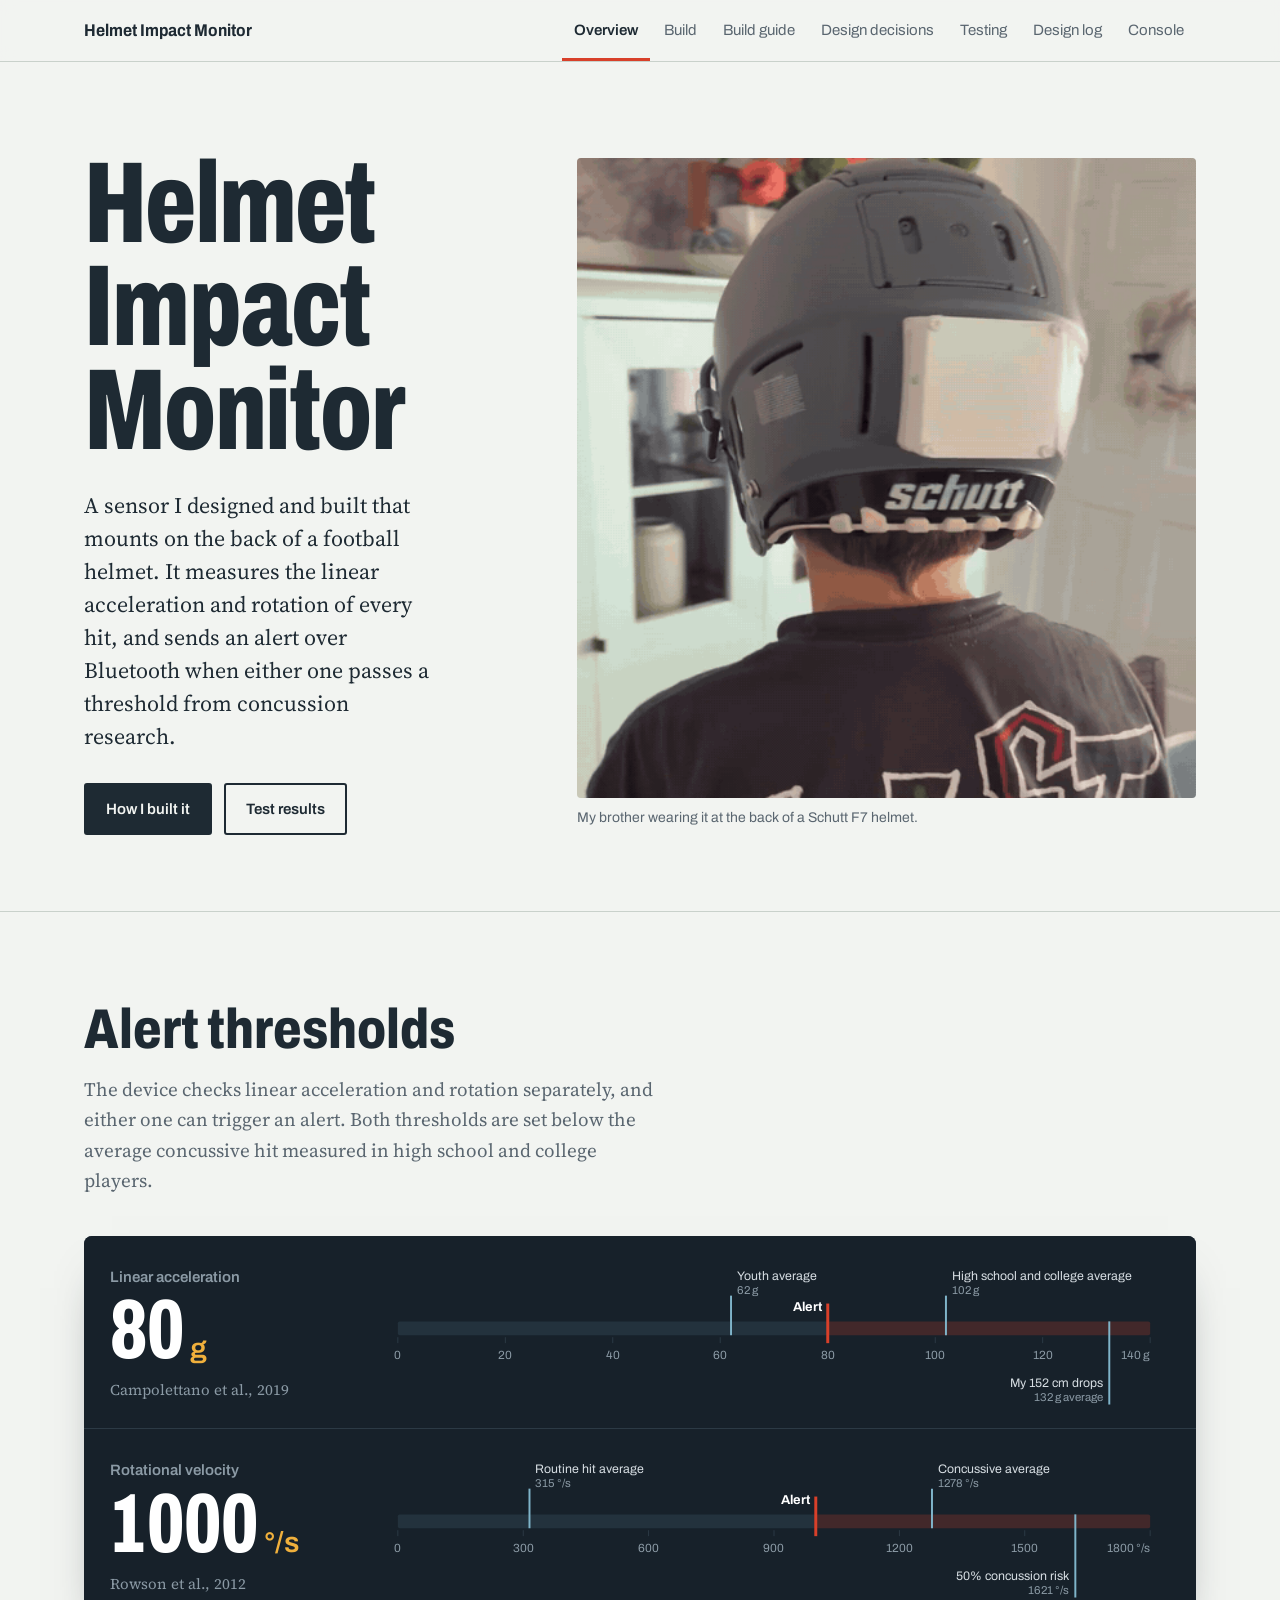
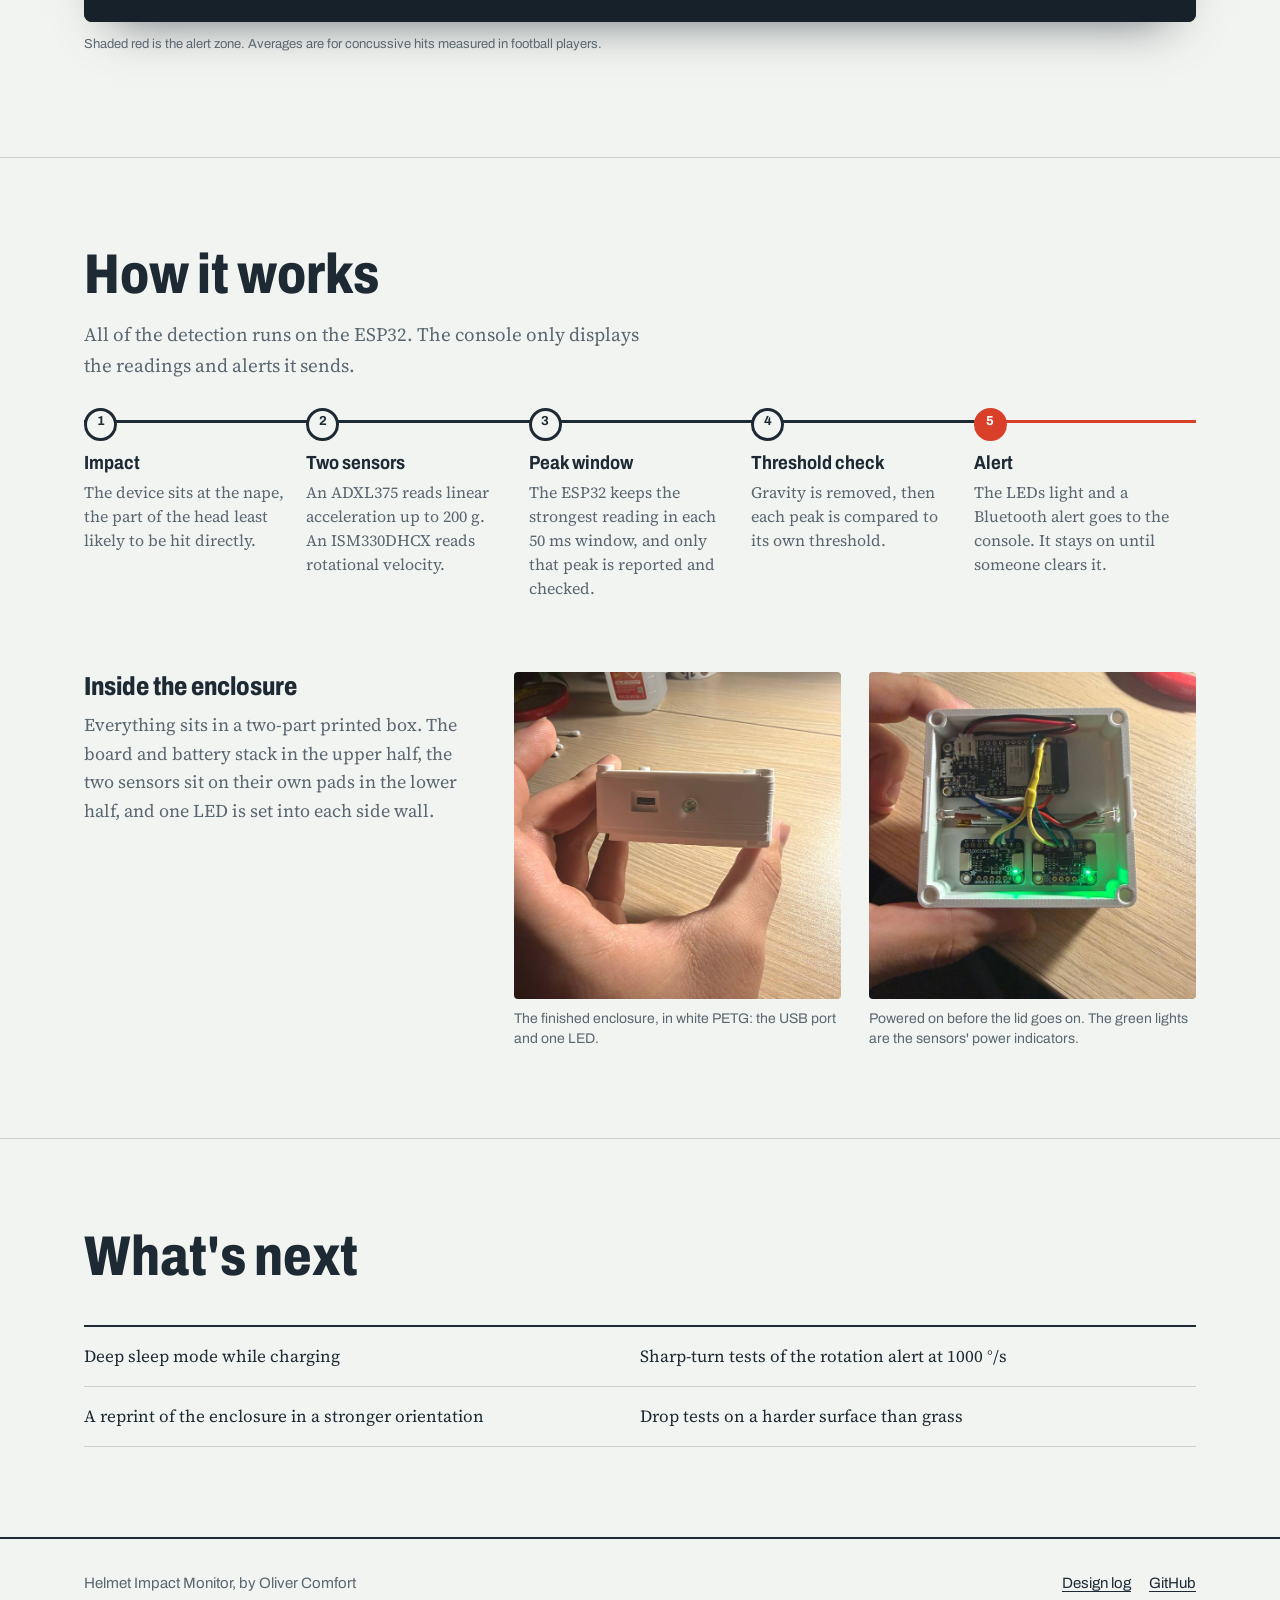
==== commit 0cf26d26: "Fix wiring details on website" ====
--- a/index.html
+++ b/index.html
@@ -409,7 +409,7 @@
         <h2>Solder the harness</h2>
         <ul class="howto">
           <li>Solder everything as one harness before anything goes in the box.</li>
-          <li>Both sensors share four lines: SDA to pin 23, SCL to pin 22, 3V and ground. Each LED gets its own pin.</li>
+          <li>Both sensors share four lines to the board: its SDA pin, its SCL pin, 3V and ground. Both LEDs connect to pin 21.</li>
           <li>For each shared line, strip the middle of one wire with a craft knife and solder the second wire's end onto it. It makes a slimmer, shorter joint than twisting ends together.</li>
           <li>Ground needs four wires into one pin: one splice like the others, plus a joint between the stripped middles of two wires.</li>
           <li>Lay each LED leg parallel to its wire and solder it, with heat shrink on one leg so the legs can't short.</li>
@@ -991,7 +991,7 @@
     <tr><td>High-g accelerometer</td><td>ADXL375, ±200 g</td><td>H3LIS331, ±400 g</td><td>See below.</td></tr>
     <tr><td>Gyroscope</td><td>ISM330DHCX, ±4000 °/s</td><td>MPU-6050 gyro (±2000 °/s), LSM6DSO32, LSM6DSV80X</td><td>Headroom over the ~1277 °/s average concussive hit. The others lacked range or had no hobbyist board.</td></tr>
     <tr><td>Battery</td><td>3.7 V 1200 mAh LiPo</td><td>400 mAh, 500 mAh, a ~9 hour option</td><td>The ESP32 draws about 200 mA, so this gives about 5 hours. Practices never run longer, so a bigger battery was just extra size.</td></tr>
-    <tr><td>LEDs</td><td>Resistor-built-in red LEDs, each on its own pin</td><td>Super-bright red (no resistor), mixed-color kit</td><td>No separate resistors means less size and wiring and a closer model of a finished product. Red reads as an alert. Several LEDs leave room for different signals.</td></tr>
+    <tr><td>LEDs</td><td>Resistor-built-in red LEDs, both on pin 21</td><td>Super-bright red (no resistor), mixed-color kit</td><td>No separate resistors means less size and wiring and a closer model of a finished product. Red reads as an alert.</td></tr>
   </tbody>
 </table>
 <p><strong>ADXL375 over H3LIS331.</strong> The 400 g sensor looked safer for its headroom, so I checked whether football hits ever exceed 200 g: big hits run about 50 to 100 g, extreme outliers 150 to 180 g. Running at 400 g spreads the same resolution over twice the range, making readings coarser and filtering harder. The ADXL375 also samples up to 3200 Hz versus 1000 Hz, so I chose it.</p>
@@ -1297,7 +1297,7 @@
 <h3>Mixed LEDs</h3>
 <ul>
   <li>I soldered one super-bright LED by mistake beside a resistor-built-in LED. The super-bright one draws too much current straight from the pin.</li>
-  <li>The fix is a 100 Ω resistor spliced into its lead, which keeps the brightness. Since brightness won't match, each LED can use a different blink pattern.</li>
+  <li>The fix is a 100 Ω resistor spliced into its lead, which keeps the brightness.</li>
 </ul>
 </section>
 
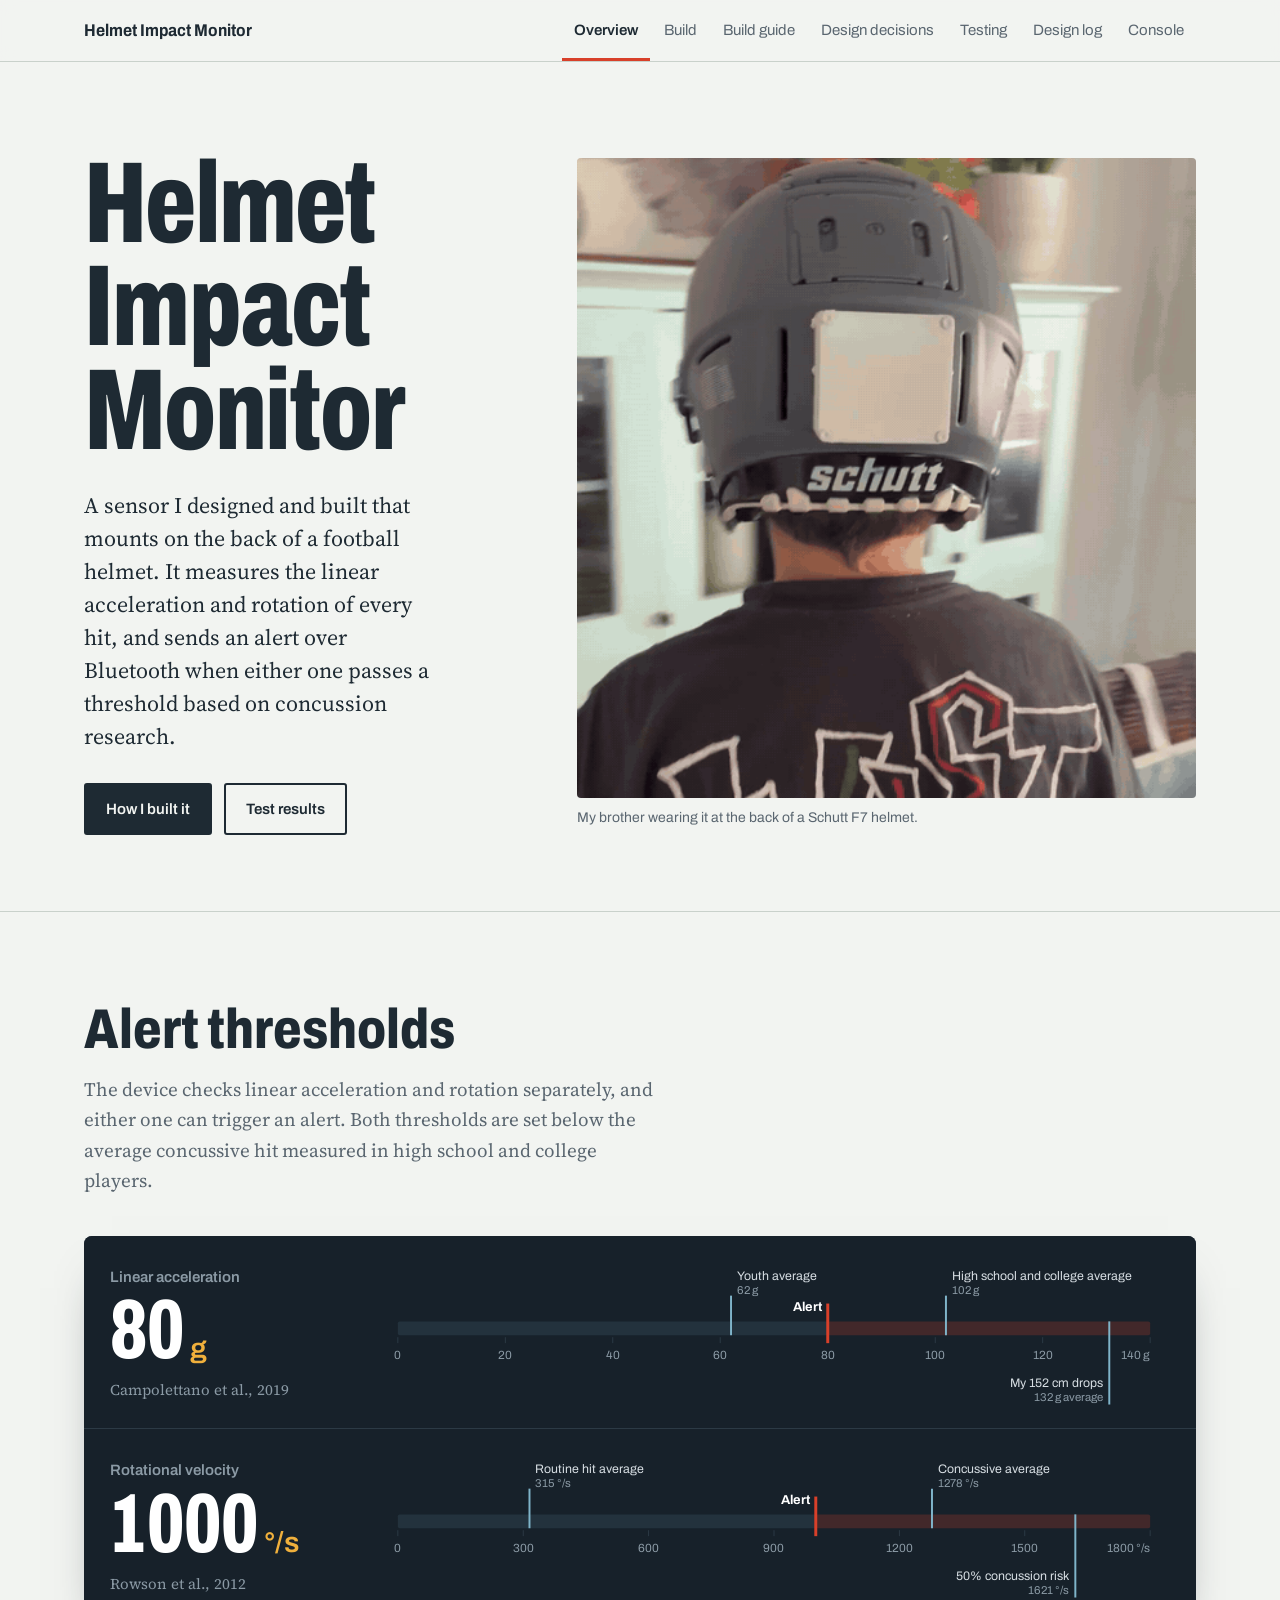
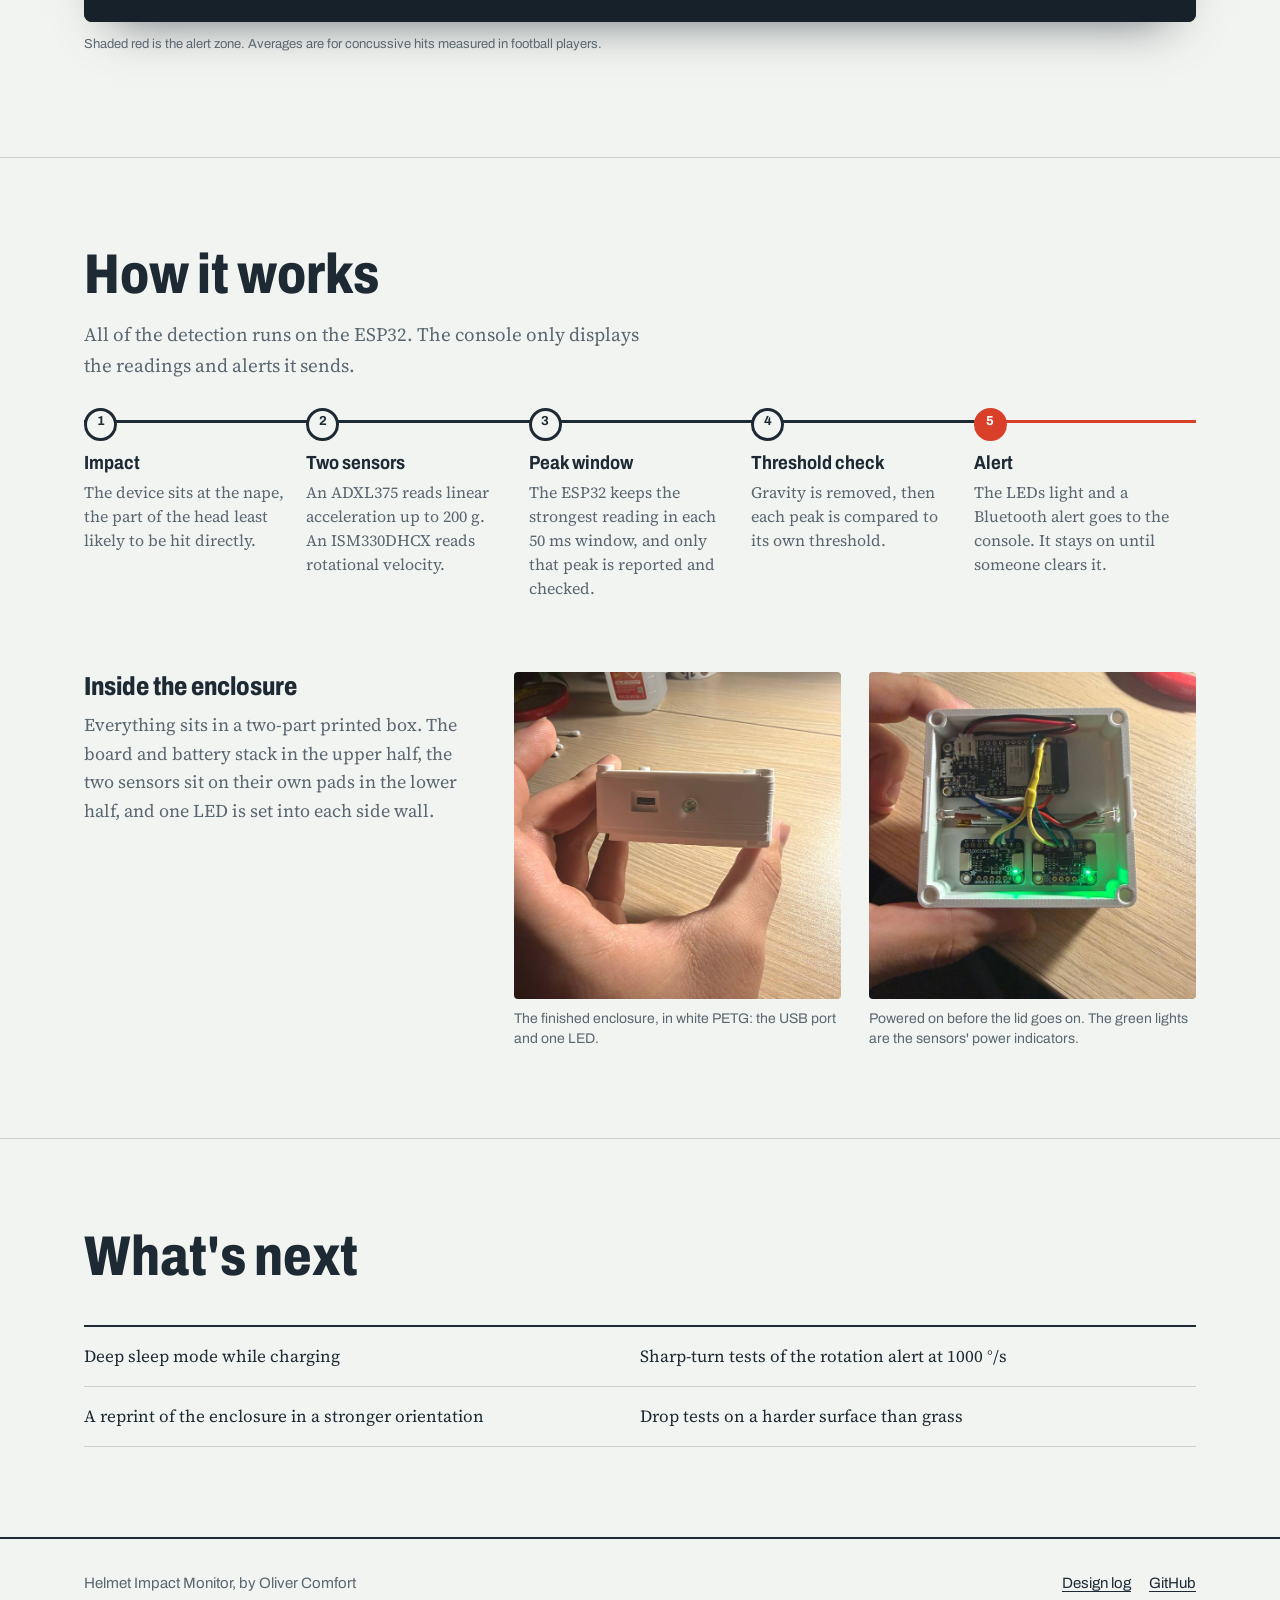
==== commit 22fe1301: "Correct grammatical errors in index.html" ====
--- a/index.html
+++ b/index.html
@@ -29,7 +29,7 @@
   <div class="wrap hero-grid">
     <div>
       <h1>Helmet Impact<br>Monitor</h1>
-      <p class="lede">A sensor I designed and built that mounts on the back of a football helmet. It measures the linear acceleration and rotation of every hit, and sends an alert over Bluetooth when either one passes a threshold from concussion research.</p>
+      <p class="lede">A sensor I designed and built that mounts on the back of a football helmet. It measures the linear acceleration and rotation of every hit, and sends an alert over Bluetooth when either one passes a threshold based on concussion research.</p>
       <div class="actions">
         <a class="btn" href="#build">How I built it</a>
         <a class="btn ghost" href="#testing">Test results</a>
@@ -292,7 +292,7 @@
 <div class="wrap">
   <div class="tab-hero">
     <h1>Build guide</h1>
-    <p>How to make one. The code and print files will be on GitHub.</p>
+    <p>How to make one. The code and print files are on GitHub.</p>
     <div class="cad-link"><a class="btn ghost" href="https://cad.onshape.com/documents/ed99d0b06df9e477665971e0/w/3d3a22881dab07a6218cb837/e/45c9494ef317be60c1e28623" target="_blank" rel="noopener">View the CAD in Onshape</a></div>
   </div>
 
@@ -960,7 +960,7 @@
   <li><strong>Rotational velocity.</strong> The gyroscope outputs angular velocity directly, and velocity has well-documented injury thresholds. Getting rotational acceleration means differentiating, which amplifies noise. I may add it later, since acceleration is the more direct injury correlate.</li>
   <li><strong>Why rotation at all.</strong> Shearing from rotation drives most concussive damage, so linear-only sensing wasn't enough. That's why I added a second sensor.</li>
   <li><strong>Target population.</strong> I started with youth leagues and narrowed it to high school athletes, which raised the linear threshold (section 7).</li>
-  <li><strong>Open source.</strong> The code, materials list, build guide and print files will be public on GitHub, and the print files may also go on Bambu Lab's MakerWorld.</li>
+  <li><strong>Open source.</strong> The code, materials list, build guide and print files are public on GitHub, and the print files may also go on Bambu Lab's MakerWorld.</li>
   <li><strong>Mount location: the nape.</strong> It's the least-hit part of the head, and a hit there usually warrants an evaluation anyway.</li>
   <li><strong>Known limits.</strong> The sensor sits on the outer shell, which moves relative to the head and typically reads higher than the head itself. So it tends to alert more often.</li>
 </ul>
@@ -1297,7 +1297,7 @@
 <h3>Mixed LEDs</h3>
 <ul>
   <li>I soldered one super-bright LED by mistake beside a resistor-built-in LED. The super-bright one draws too much current straight from the pin.</li>
-  <li>The fix is a 100 Ω resistor spliced into its lead, which keeps the brightness.</li>
+  <li>So, I desoldered the super-bright LED and replaced it with another resistor-built-in LED.</li>
 </ul>
 </section>
 
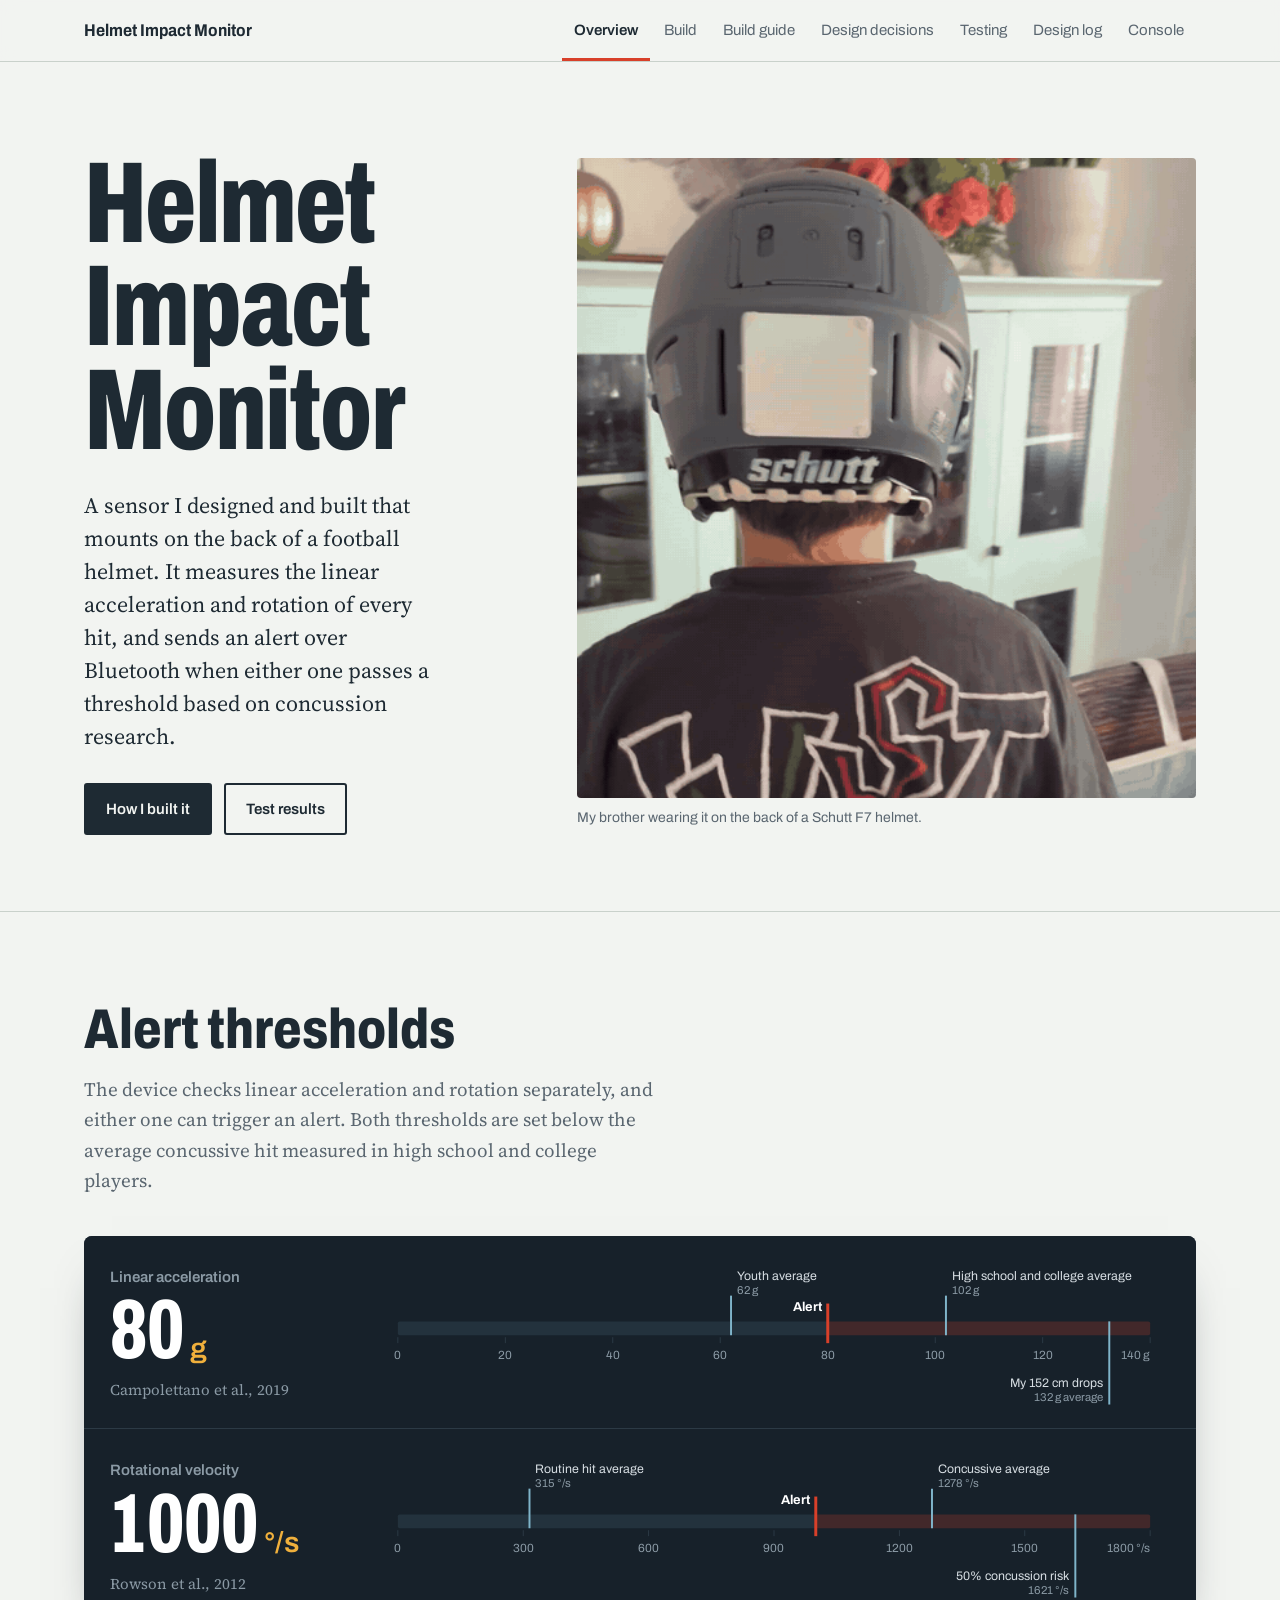
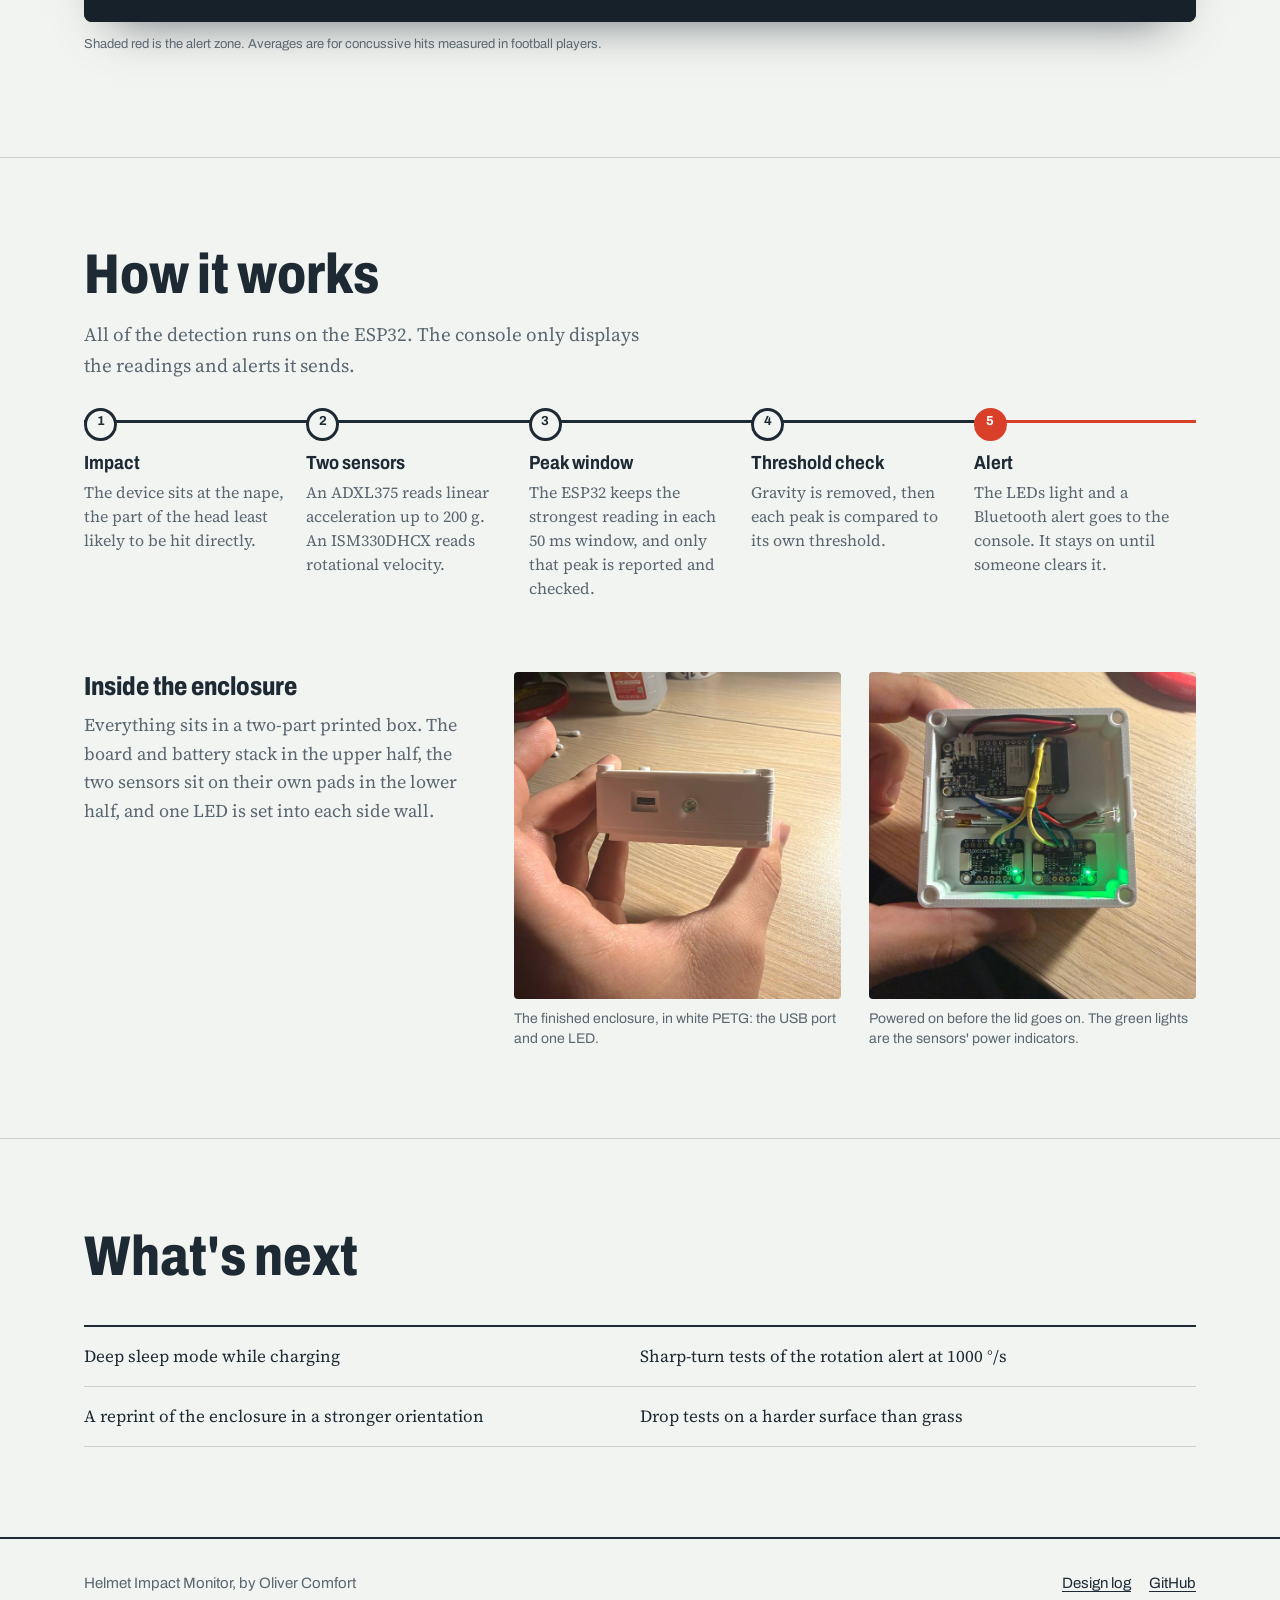
==== commit bcee590b: "Update image alt text and figcaption for clarity" ====
--- a/index.html
+++ b/index.html
@@ -36,8 +36,8 @@
       </div>
     </div>
     <div class="hero-media"><figure class="photo gif">
-  <img src="images/helmet-worn.gif" alt="My brother wearing it at the back of a Schutt F7 helmet">
-  <figcaption>My brother wearing it at the back of a Schutt F7 helmet.</figcaption>
+  <img src="images/helmet-worn.gif" alt="My brother wearing it on the back of a Schutt F7 helmet">
+  <figcaption>My brother wearing it on the back of a Schutt F7 helmet.</figcaption>
 </figure></div>
   </div>
 </section>
